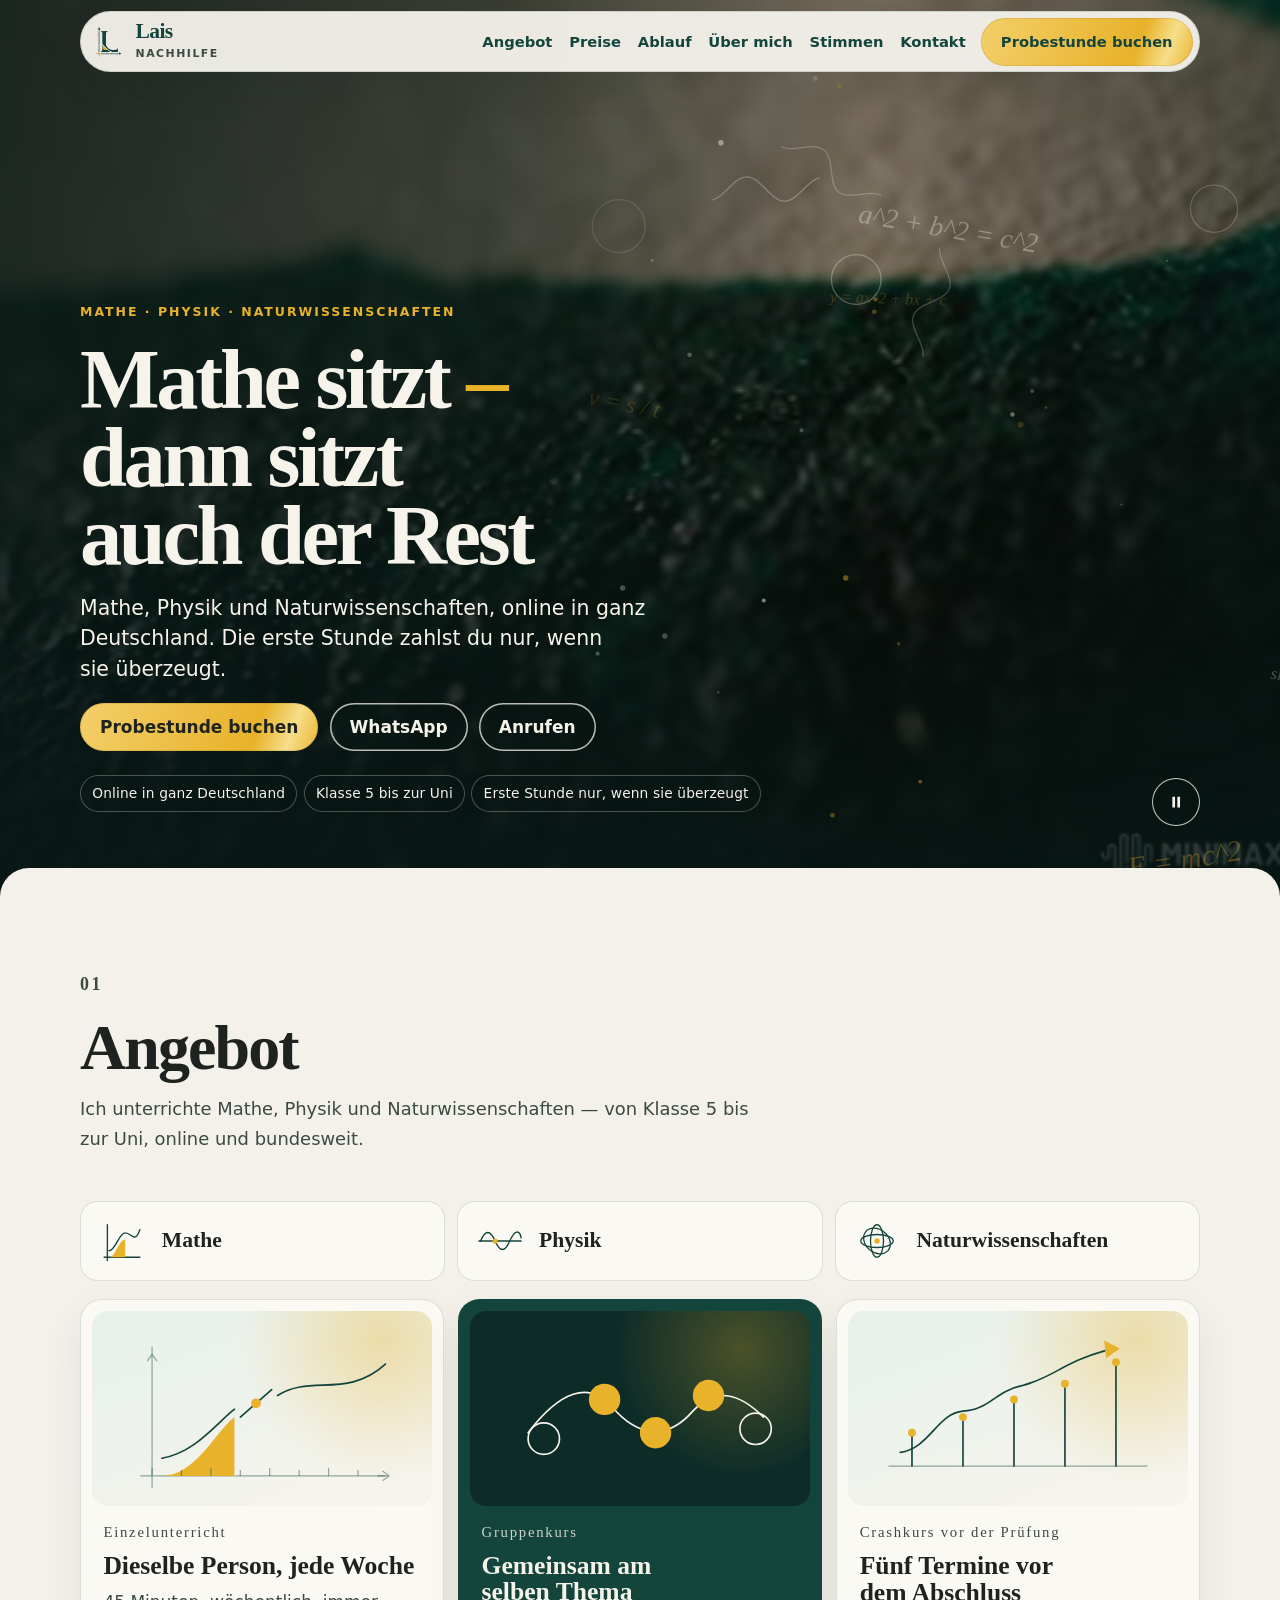
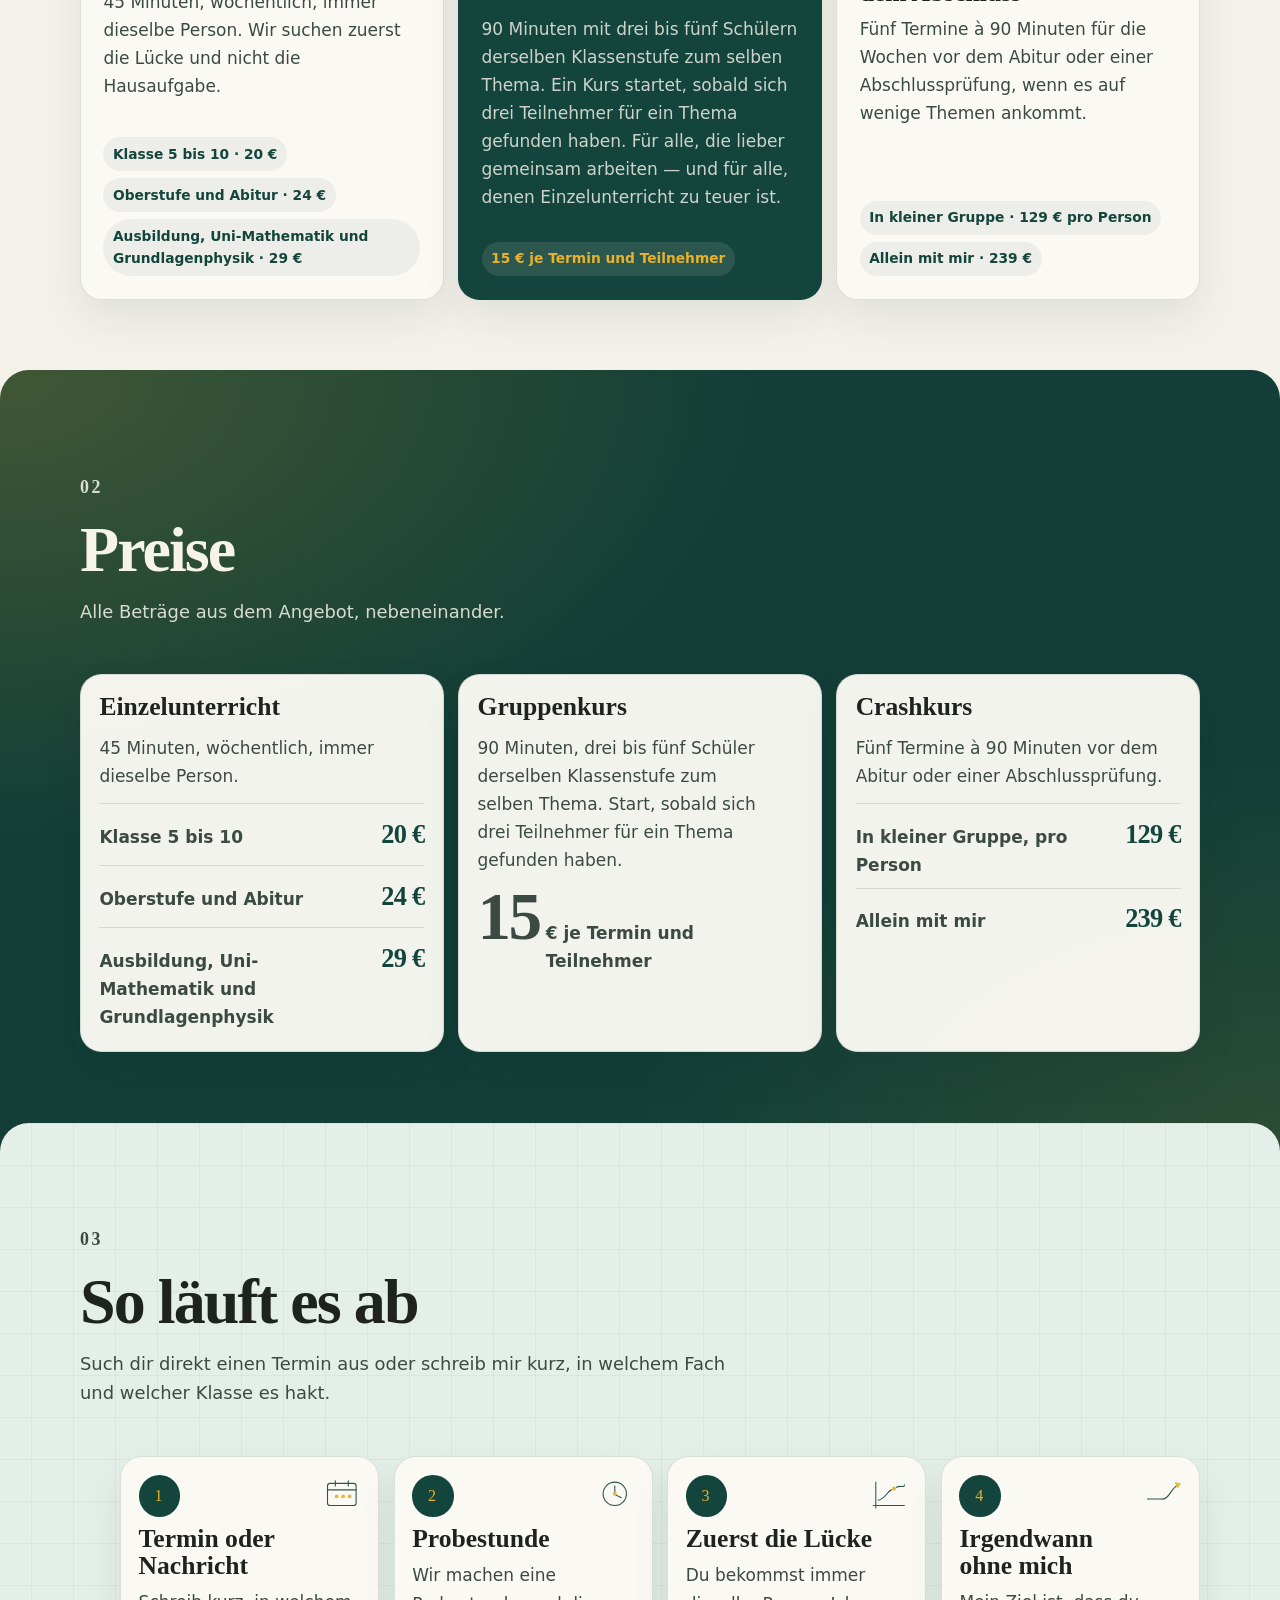
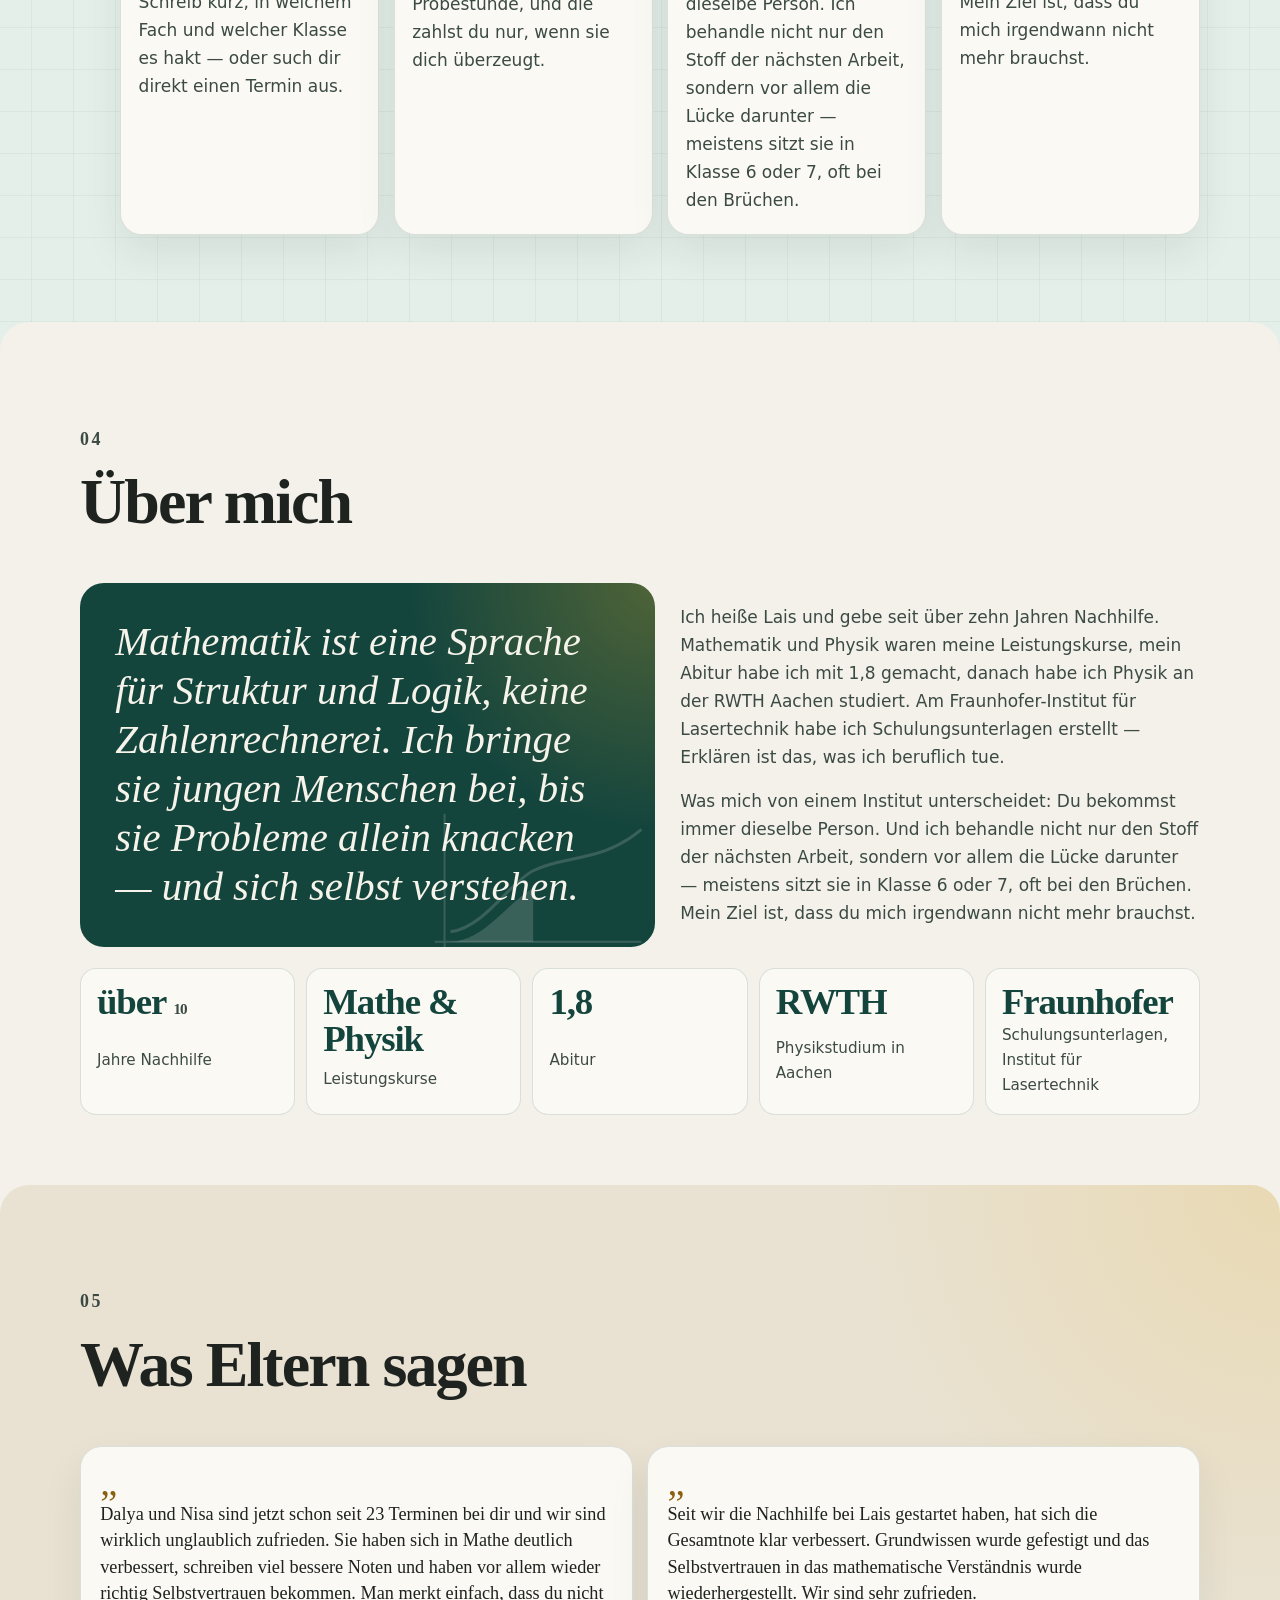
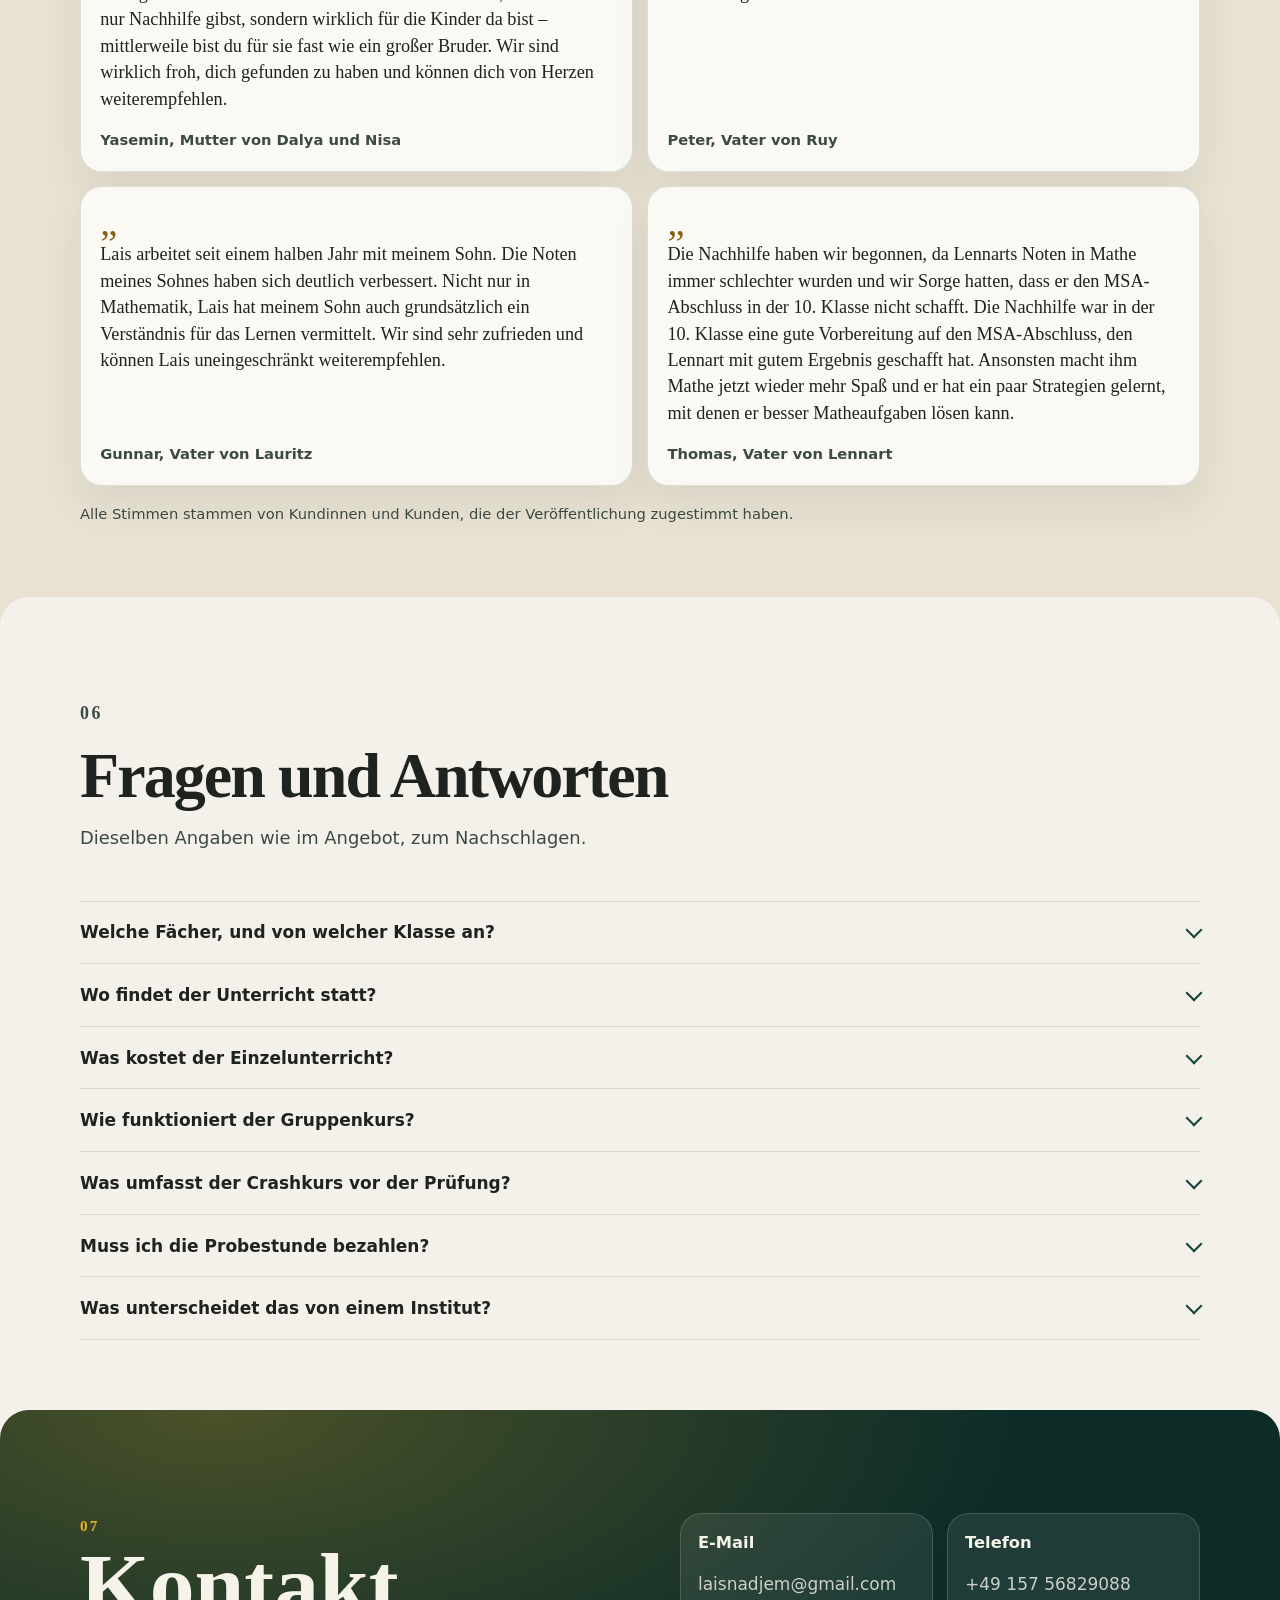
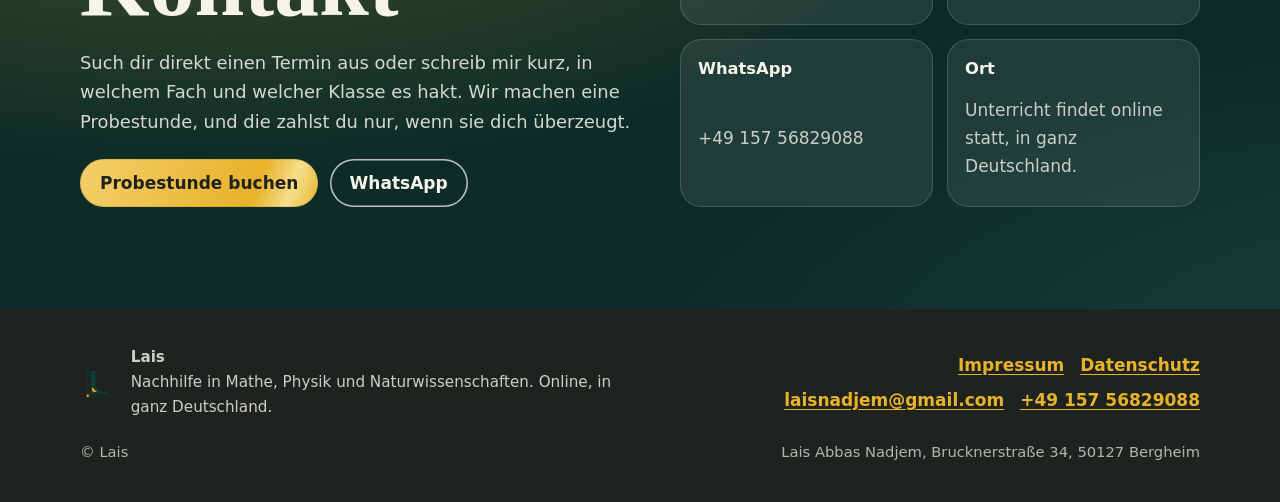
==== index.html @ 97e40037 "Neue Lais-Nachhilfe-Seite" ====
<!DOCTYPE html>
<html lang="de" dir="ltr">
<head>
  <meta charset="utf-8">
  <meta name="viewport" content="width=device-width, initial-scale=1">
  <title>Lais — Nachhilfe in Mathe, Physik und Naturwissenschaften</title>
  <meta name="description" content="Online-Nachhilfe in Mathe, Physik und Naturwissenschaften, bundesweit, von Klasse 5 bis Uni. Ein Mensch statt ein Institut. Die erste Stunde zahlst du nur, wenn sie überzeugt.">
  <link rel="canonical" href="https://lais-nachhilfe.pages.dev/">
  <link rel="icon" href="img/favicon.png">
  <meta property="og:type" content="website">
  <meta property="og:title" content="Lais — Nachhilfe in Mathe, Physik und Naturwissenschaften">
  <meta property="og:description" content="Online-Nachhilfe in Mathe, Physik und Naturwissenschaften, bundesweit, von Klasse 5 bis Uni. Ein Mensch statt ein Institut.">
  <meta property="og:url" content="https://lais-nachhilfe.pages.dev/">
  <meta property="og:image" content="https://lais-nachhilfe.pages.dev/media/hero-poster.jpg">
  <meta property="og:locale" content="de_DE">
  <meta name="theme-color" content="#14453D">
  <link rel="preload" as="image" href="media/hero-poster.jpg" fetchpriority="high">
  <link rel="preload" href="fonts/fraunces-600.woff2" as="font" type="font/woff2" crossorigin>
  <link rel="stylesheet" href="styles.css">
  <script type="application/ld+json">
    {
      "@context": "https://schema.org",
      "@type": "Organization",
      "name": "Lais",
      "url": "https://lais-nachhilfe.pages.dev/",
      "description": "Online-Nachhilfe in Mathe, Physik und Naturwissenschaften, bundesweit, von Klasse 5 bis Uni.",
      "email": "laisnadjem@gmail.com",
      "telephone": "+4915756829088",
      "areaServed": "DE"
    }
  </script>
</head>
<body>
  <a class="sprunglink" href="#inhalt">Zum Inhalt springen</a>

  <header class="nav" data-nav>
    <div class="nav__leiste">
      <a class="marke" href="#oben">
        <img class="logo" src="img/logo-farbe.png" alt="" width="1022" height="1207">
        <span>
          <span class="wortmarke">Lais</span>
          <span class="marke__zusatz">Nachhilfe</span>
        </span>
      </a>
      <button class="nav__schalt" type="button" data-nav-schalt aria-expanded="false" aria-controls="navigation" aria-label="Menü öffnen">
        <span class="nav__balken"></span>
      </button>
      <nav id="navigation" class="nav__liste" data-nav-panel aria-label="Seite">
        <a href="#angebot">Angebot</a>
        <a href="#preise">Preise</a>
        <a href="#ablauf">Ablauf</a>
        <a href="#ueber">Über mich</a>
        <a href="#stimmen">Stimmen</a>
        <a href="#kontakt">Kontakt</a>
        <a class="knopf nav__cta" href="https://calendly.com/laisnadjem/30min" rel="noopener">Probestunde buchen</a>
      </nav>
    </div>
  </header>

  <main id="inhalt">
    <section class="hero" id="oben" aria-labelledby="hero-titel">
      <video class="hero__video" data-rolle="hero" muted loop playsinline preload="metadata"
        poster="media/hero-poster.jpg" width="1920" height="1080" aria-hidden="true">
        <source media="(min-width: 1281px)" src="media/hero-1920.webm" type="video/webm">
        <source media="(min-width: 1281px)" src="media/hero-1920.mp4" type="video/mp4">
        <source media="(min-width: 721px)" src="media/hero-1280.mp4" type="video/mp4">
        <source src="media/hero-720.webm" type="video/webm">
        <source src="media/hero-720.mp4" type="video/mp4">
      </video>
      <canvas class="hero__feld" data-rolle="formeln" aria-hidden="true"></canvas>
      <div class="hero__scrim" aria-hidden="true"></div>
      <div class="hero__inhalt">
        <p class="kicker">Mathe · Physik · Naturwissenschaften</p>
        <h1 id="hero-titel" class="hero__titel">Mathe sitzt&nbsp;<span class="hero__strich">–</span> dann sitzt auch der Rest</h1>
        <p class="hero__text">Mathe, Physik und Naturwissenschaften, online in ganz Deutschland. Die erste Stunde zahlst du nur, wenn sie überzeugt.</p>
        <div class="knopfzeile">
          <a class="knopf" href="https://calendly.com/laisnadjem/30min" rel="noopener">Probestunde buchen</a>
          <a class="knopf knopf--zweit" href="https://wa.me/4915756829088?text=Hallo%20Lais%2C%20ich%20interessiere%20mich%20f%C3%BCr%20eine%20Probestunde." rel="noopener">WhatsApp</a>
          <a class="knopf knopf--zweit" href="tel:+4915756829088">Anrufen</a>
        </div>
        <ul class="hero__fakten">
          <li>Online in ganz Deutschland</li>
          <li>Klasse 5 bis zur Uni</li>
          <li>Erste Stunde nur, wenn sie überzeugt</li>
        </ul>
      </div>
      <button class="hero__pause" type="button" data-rolle="video-pause" aria-pressed="true" aria-label="Hintergrundvideo abspielen">
        <svg viewBox="0 0 24 24" aria-hidden="true" focusable="false">
          <path class="symbol-pause" d="M7 5h3.5v14H7zM13.5 5H17v14h-3.5z" />
          <path class="symbol-play" d="M8 5v14l11-7z" />
        </svg>
      </button>
    </section>

    <section class="angebot" id="angebot" aria-labelledby="angebot-titel">
      <div class="rahmen">
        <div class="kopf">
          <p class="kopf__index">01</p>
          <h2 id="angebot-titel">Angebot</h2>
          <p>Ich unterrichte Mathe, Physik und Naturwissenschaften — von Klasse 5 bis zur Uni, online und bundesweit.</p>
        </div>

        <ul class="faecher">
          <li data-reveal>
            <svg class="mini" viewBox="0 0 64 64" aria-hidden="true">
              <path class="draw" pathLength="1" d="M10 52 H54 M14 56 V12" fill="none" stroke="currentColor" stroke-width="1.7" stroke-linecap="round"/>
              <path class="draw" pathLength="1" d="M16 44 C24 44 28 22 36 22 C44 22 48 36 54 18" fill="none" stroke="currentColor" stroke-width="1.7" stroke-linecap="round"/>
              <path class="gold" d="M16 52 C24 52 28 30 36 30 L36 52 Z"/>
            </svg>
            <div>
              <strong>Mathe</strong>
            </div>
          </li>
          <li data-reveal>
            <svg class="mini" viewBox="0 0 64 64" aria-hidden="true">
              <path class="draw" pathLength="1" d="M6 32 H58" fill="none" stroke="currentColor" stroke-width="1.6" stroke-linecap="round"/>
              <path class="draw" pathLength="1" d="M8 32 C14 18 20 18 26 32 C32 46 38 46 44 32 C50 18 56 18 58 28" fill="none" stroke="currentColor" stroke-width="1.7" stroke-linecap="round"/>
              <circle class="gold" cx="26" cy="32" r="3.2"/>
            </svg>
            <div>
              <strong>Physik</strong>
            </div>
          </li>
          <li data-reveal>
            <svg class="mini" viewBox="0 0 64 64" aria-hidden="true">
              <ellipse class="draw" pathLength="1" cx="32" cy="32" rx="20" ry="8" fill="none" stroke="currentColor" stroke-width="1.6"/>
              <ellipse class="draw" pathLength="1" cx="32" cy="32" rx="8" ry="20" fill="none" stroke="currentColor" stroke-width="1.6"/>
              <ellipse class="draw" pathLength="1" cx="32" cy="32" rx="18" ry="14" transform="rotate(40 32 32)" fill="none" stroke="currentColor" stroke-width="1.6"/>
              <circle class="gold" cx="32" cy="32" r="3.4"/>
            </svg>
            <div>
              <strong>Naturwissenschaften</strong>
            </div>
          </li>
        </ul>

        <div class="karten">
          <article class="karte" data-neigen data-reveal>
            <div class="karte__bild" aria-hidden="true">
              <svg class="illu" viewBox="0 0 320 180">
                <path class="haar" d="M36 156 H286 M48 168 V24" />
                <path class="haar" d="M278 156 l12 0 M290 156 l-7 -5 M290 156 l-7 5 M48 32 l-5 7 M48 32 l5 7" />
                <path class="gold" d="M58 156 C92 156 112 112 132 96 L132 156 Z" />
                <path class="draw" pathLength="1" d="M58 138 C92 132 112 104 132 88" />
                <path class="draw" pathLength="1" d="M176 74 C210 52 246 78 286 42" />
                <path class="draw" pathLength="1" d="M138 96 L170 68" />
                <circle class="gold" cx="154" cy="82" r="5" />
                <path class="haar" d="M48 156 v-8 M78 156 v-6 M108 156 v-8 M138 156 v-6 M168 156 v-8 M198 156 v-6 M228 156 v-8 M258 156 v-6" />
              </svg>
            </div>
            <div class="karte__körper">
              <p class="karte__index">Einzelunterricht</p>
              <h3>Dieselbe Person, jede Woche</h3>
              <p>45 Minuten, wöchentlich, immer dieselbe Person. Wir suchen zuerst die Lücke und nicht die Hausaufgabe.</p>
            </div>
            <p class="preiszeile">
              <span>Klasse 5 bis 10 · 20&nbsp;€</span>
              <span>Oberstufe und Abitur · 24&nbsp;€</span>
              <span>Ausbildung, Uni-Mathematik und Grundlagenphysik · 29&nbsp;€</span>
            </p>
          </article>

          <article class="karte karte--dunkel" data-neigen data-reveal>
            <div class="karte__bild" aria-hidden="true">
              <svg class="illu" viewBox="0 0 320 180">
                <path class="draw" pathLength="1" d="M46 112 C78 70 108 58 132 86 C156 114 186 122 214 90 C236 66 260 70 286 96" />
                <circle class="draw" pathLength="1" cx="62" cy="118" r="16" />
                <circle class="gold" cx="124" cy="78" r="16" />
                <circle class="gold" cx="176" cy="112" r="16" />
                <circle class="gold" cx="230" cy="74" r="16" />
                <circle class="draw" pathLength="1" cx="278" cy="108" r="16" />
              </svg>
            </div>
            <div class="karte__körper">
              <p class="karte__index">Gruppenkurs</p>
              <h3>Gemeinsam am selben Thema</h3>
              <p>90 Minuten mit drei bis fünf Schülern derselben Klassenstufe zum selben Thema. Ein Kurs startet, sobald sich drei Teilnehmer für ein Thema gefunden haben. Für alle, die lieber gemeinsam arbeiten — und für alle, denen Einzelunterricht zu teuer ist.</p>
            </div>
            <p class="preiszeile">
              <span>15&nbsp;€ je Termin und Teilnehmer</span>
            </p>
          </article>

          <article class="karte" data-neigen data-reveal>
            <div class="karte__bild" aria-hidden="true">
              <svg class="illu" viewBox="0 0 320 180">
                <path class="haar" d="M28 146 H292" />
                <path class="draw" pathLength="1" d="M40 132 C70 128 78 92 104 90 C132 88 136 70 164 64 C196 56 206 40 250 28" />
                <path class="gold" d="M248 18 l16 8 l-14 10 Z" />
                <path class="draw" pathLength="1" d="M52 146 V112" />
                <path class="draw" pathLength="1" d="M104 146 V96" />
                <path class="draw" pathLength="1" d="M156 146 V78" />
                <path class="draw" pathLength="1" d="M208 146 V62" />
                <path class="draw" pathLength="1" d="M260 146 V40" />
                <circle class="gold" cx="52" cy="112" r="4" />
                <circle class="gold" cx="104" cy="96" r="4" />
                <circle class="gold" cx="156" cy="78" r="4" />
                <circle class="gold" cx="208" cy="62" r="4" />
                <circle class="gold" cx="260" cy="40" r="4" />
              </svg>
            </div>
            <div class="karte__körper">
              <p class="karte__index">Crashkurs vor der Prüfung</p>
              <h3>Fünf Termine vor dem Abschluss</h3>
              <p>Fünf Termine à 90 Minuten für die Wochen vor dem Abitur oder einer Abschlussprüfung, wenn es auf wenige Themen ankommt.</p>
            </div>
            <p class="preiszeile">
              <span>In kleiner Gruppe · 129&nbsp;€ pro Person</span>
              <span>Allein mit mir · 239&nbsp;€</span>
            </p>
          </article>
        </div>
      </div>
    </section>

    <section class="preise abschnitt--wald" id="preise" aria-labelledby="preise-titel">
      <div class="rahmen">
        <div class="kopf">
          <p class="kopf__index">02</p>
          <h2 id="preise-titel">Preise</h2>
          <p class="leit">Alle Beträge aus dem Angebot, nebeneinander.</p>
        </div>
        <div class="preistafel">
          <article class="preisblock" data-reveal>
            <h3>Einzelunterricht</h3>
            <p>45 Minuten, wöchentlich, immer dieselbe Person.</p>
            <ul>
              <li><span>Klasse 5 bis 10</span><strong>20&nbsp;€</strong></li>
              <li><span>Oberstufe und Abitur</span><strong>24&nbsp;€</strong></li>
              <li><span>Ausbildung, Uni-Mathematik und Grundlagenphysik</span><strong>29&nbsp;€</strong></li>
            </ul>
          </article>
          <article class="preisblock" data-reveal>
            <h3>Gruppenkurs</h3>
            <p>90 Minuten, drei bis fünf Schüler derselben Klassenstufe zum selben Thema. Start, sobald sich drei Teilnehmer für ein Thema gefunden haben.</p>
            <p class="preis-gross"><strong>15</strong><span>€ je Termin und Teilnehmer</span></p>
          </article>
          <article class="preisblock" data-reveal>
            <h3>Crashkurs</h3>
            <p>Fünf Termine à 90 Minuten vor dem Abitur oder einer Abschlussprüfung.</p>
            <ul>
              <li><span>In kleiner Gruppe, pro Person</span><strong>129&nbsp;€</strong></li>
              <li><span>Allein mit mir</span><strong>239&nbsp;€</strong></li>
            </ul>
          </article>
        </div>
      </div>
    </section>

    <section class="ablauf abschnitt--gruen" id="ablauf" aria-labelledby="ablauf-titel">
      <div class="rahmen">
        <div class="kopf">
          <p class="kopf__index">03</p>
          <h2 id="ablauf-titel">So läuft es ab</h2>
          <p>Such dir direkt einen Termin aus oder schreib mir kurz, in welchem Fach und welcher Klasse es hakt.</p>
        </div>
        <ol class="schritte">
          <li class="schritt" data-reveal>
            <span class="schritt__nr">1</span>
            <svg class="mini" viewBox="0 0 64 64" aria-hidden="true">
              <rect class="draw" x="10" y="16" width="44" height="34" rx="4" pathLength="1" fill="none" stroke="currentColor" stroke-width="1.7"/>
              <path class="draw" pathLength="1" d="M10 26 H54 M22 12 V20 M42 12 V20" fill="none" stroke="currentColor" stroke-width="1.7" stroke-linecap="round"/>
              <circle class="gold" cx="24" cy="36" r="3"/>
              <circle class="gold" cx="34" cy="36" r="3"/>
              <circle class="gold" cx="44" cy="36" r="3"/>
            </svg>
            <h3>Termin oder Nachricht</h3>
            <p>Schreib kurz, in welchem Fach und welcher Klasse es hakt — oder such dir direkt einen Termin aus.</p>
          </li>
          <li class="schritt" data-reveal>
            <span class="schritt__nr">2</span>
            <svg class="mini" viewBox="0 0 64 64" aria-hidden="true">
              <circle class="draw" cx="32" cy="32" r="18" pathLength="1" fill="none" stroke="currentColor" stroke-width="1.7"/>
              <path class="draw" pathLength="1" d="M32 20 V33 L42 38" fill="none" stroke="currentColor" stroke-width="1.7" stroke-linecap="round"/>
              <circle class="gold" cx="32" cy="32" r="3"/>
            </svg>
            <h3>Probestunde</h3>
            <p>Wir machen eine Probestunde, und die zahlst du nur, wenn sie dich überzeugt.</p>
          </li>
          <li class="schritt" data-reveal>
            <span class="schritt__nr">3</span>
            <svg class="mini" viewBox="0 0 64 64" aria-hidden="true">
              <path class="draw" pathLength="1" d="M8 50 H56 M12 54 V14" fill="none" stroke="currentColor" stroke-width="1.6" stroke-linecap="round"/>
              <path class="draw" pathLength="1" d="M16 42 C26 40 30 28 36 26" fill="none" stroke="currentColor" stroke-width="1.7" stroke-linecap="round"/>
              <path class="draw" pathLength="1" d="M44 22 C50 18 56 24 56 18" fill="none" stroke="currentColor" stroke-width="1.7" stroke-linecap="round"/>
              <circle class="gold" cx="40" cy="24" r="3.2"/>
            </svg>
            <h3>Zuerst die Lücke</h3>
            <p>Du bekommst immer dieselbe Person. Ich behandle nicht nur den Stoff der nächsten Arbeit, sondern vor allem die Lücke darunter — meistens sitzt sie in Klasse 6 oder 7, oft bei den Brüchen.</p>
          </li>
          <li class="schritt" data-reveal>
            <span class="schritt__nr">4</span>
            <svg class="mini" viewBox="0 0 64 64" aria-hidden="true">
              <path class="draw" pathLength="1" d="M10 40 H34" fill="none" stroke="currentColor" stroke-width="1.7" stroke-linecap="round"/>
              <path class="draw" pathLength="1" d="M34 40 C44 40 46 22 58 18" fill="none" stroke="currentColor" stroke-width="1.7" stroke-linecap="round"/>
              <path class="gold" d="M52 14 l10 2 l-6 8 Z"/>
            </svg>
            <h3>Irgendwann ohne mich</h3>
            <p>Mein Ziel ist, dass du mich irgendwann nicht mehr brauchst.</p>
          </li>
        </ol>
      </div>
    </section>

    <section class="ueber" id="ueber" aria-labelledby="ueber-titel">
      <div class="rahmen">
        <div class="kopf">
          <p class="kopf__index">04</p>
          <h2 id="ueber-titel">Über mich</h2>
        </div>
        <div class="ueber__layout">
          <div class="ueber__tafel" data-reveal>
            <p class="ueber__leitsatz">Mathematik ist eine Sprache für Struktur und Logik, keine Zahlenrechnerei. Ich bringe sie jungen Menschen bei, bis sie Probleme allein knacken — und sich selbst verstehen.</p>
            <svg class="ueber__ornament" data-parallax="30" viewBox="0 0 260 180" aria-hidden="true">
              <path d="M20 150 H230 M30 164 V20" fill="none" stroke="currentColor" stroke-width="2"/>
              <path d="M36 140 C70 136 96 90 120 78 C150 62 190 70 230 36" fill="none" stroke="currentColor" stroke-width="3"/>
              <path d="M36 150 C70 150 96 108 120 96 L120 150 Z" fill="currentColor"/>
            </svg>
          </div>
          <div class="ueber__texte" data-reveal>
            <p class="ueber__text">Ich heiße Lais und gebe seit über zehn Jahren Nachhilfe. Mathematik und Physik waren meine Leistungskurse, mein Abitur habe ich mit 1,8 gemacht, danach habe ich Physik an der RWTH Aachen studiert. Am Fraunhofer-Institut für Lasertechnik habe ich Schulungsunterlagen erstellt — Erklären ist das, was ich beruflich tue.</p>
            <p class="ueber__text">Was mich von einem Institut unterscheidet: Du bekommst immer dieselbe Person. Und ich behandle nicht nur den Stoff der nächsten Arbeit, sondern vor allem die Lücke darunter — meistens sitzt sie in Klasse 6 oder 7, oft bei den Brüchen. Mein Ziel ist, dass du mich irgendwann nicht mehr brauchst.</p>
          </div>
        </div>
        <ul class="fakten" aria-label="Aus dem Werdegang">
          <li data-reveal>
            <span class="fakten__zahl">über <span data-zaehler="10">10</span></span>
            <span>Jahre Nachhilfe</span>
          </li>
          <li data-reveal>
            <span class="fakten__zahl">Mathe &amp; Physik</span>
            <span>Leistungskurse</span>
          </li>
          <li data-reveal>
            <span class="fakten__zahl">1,8</span>
            <span>Abitur</span>
          </li>
          <li data-reveal>
            <span class="fakten__zahl">RWTH</span>
            <span>Physikstudium in Aachen</span>
          </li>
          <li data-reveal>
            <span class="fakten__zahl">Fraunhofer</span>
            <span>Schulungsunterlagen, Institut für Lasertechnik</span>
          </li>
        </ul>
      </div>
    </section>

    <!-- Stimmen: echte, freigegebene Kundenstimmen.
         Zitat wörtlich. Veröffentlichung nur mit Zustimmung.
         Quelle: Vorname und Rolle, kein Nachname des Kindes. -->
    <section class="stimmen abschnitt--sand" id="stimmen" aria-labelledby="stimmen-titel">
      <div class="rahmen">
        <div class="kopf">
          <p class="kopf__index">05</p>
          <h2 id="stimmen-titel">Was Eltern sagen</h2>
        </div>
        <ul class="stimmen__liste">
          <li class="stimme" data-reveal>
            <figure>
              <blockquote>Dalya und Nisa sind jetzt schon seit 23 Terminen bei dir und wir sind wirklich unglaublich zufrieden. Sie haben sich in Mathe deutlich verbessert, schreiben viel bessere Noten und haben vor allem wieder richtig Selbstvertrauen bekommen. Man merkt einfach, dass du nicht nur Nachhilfe gibst, sondern wirklich für die Kinder da bist – mittlerweile bist du für sie fast wie ein großer Bruder. Wir sind wirklich froh, dich gefunden zu haben und können dich von Herzen weiterempfehlen.</blockquote>
              <figcaption>Yasemin, Mutter von Dalya und Nisa</figcaption>
            </figure>
          </li>
          <li class="stimme" data-reveal>
            <figure>
              <blockquote>Seit wir die Nachhilfe bei Lais gestartet haben, hat sich die Gesamtnote klar verbessert. Grundwissen wurde gefestigt und das Selbstvertrauen in das mathematische Verständnis wurde wiederhergestellt. Wir sind sehr zufrieden.</blockquote>
              <figcaption>Peter, Vater von Ruy</figcaption>
            </figure>
          </li>
          <li class="stimme" data-reveal>
            <figure>
              <blockquote>Lais arbeitet seit einem halben Jahr mit meinem Sohn. Die Noten meines Sohnes haben sich deutlich verbessert. Nicht nur in Mathematik, Lais hat meinem Sohn auch grundsätzlich ein Verständnis für das Lernen vermittelt. Wir sind sehr zufrieden und können Lais uneingeschränkt weiterempfehlen.</blockquote>
              <figcaption>Gunnar, Vater von Lauritz</figcaption>
            </figure>
          </li>
          <li class="stimme" data-reveal>
            <figure>
              <blockquote>Die Nachhilfe haben wir begonnen, da Lennarts Noten in Mathe immer schlechter wurden und wir Sorge hatten, dass er den MSA-Abschluss in der 10. Klasse nicht schafft. Die Nachhilfe war in der 10. Klasse eine gute Vorbereitung auf den MSA-Abschluss, den Lennart mit gutem Ergebnis geschafft hat. Ansonsten macht ihm Mathe jetzt wieder mehr Spaß und er hat ein paar Strategien gelernt, mit denen er besser Matheaufgaben lösen kann.</blockquote>
              <figcaption>Thomas, Vater von Lennart</figcaption>
            </figure>
          </li>
        </ul>
        <p class="stimmen__quelle">Alle Stimmen stammen von Kundinnen und Kunden, die der Veröffentlichung zugestimmt haben.</p>
      </div>
    </section>

    <section class="fragen" id="fragen" aria-labelledby="fragen-titel">
      <div class="rahmen">
        <div class="kopf">
          <p class="kopf__index">06</p>
          <h2 id="fragen-titel">Fragen und Antworten</h2>
          <p>Dieselben Angaben wie im Angebot, zum Nachschlagen.</p>
        </div>
        <div class="faq">
          <details>
            <summary>Welche Fächer, und von welcher Klasse an?</summary>
            <p>Ich unterrichte Mathe, Physik und Naturwissenschaften — von Klasse 5 bis zur Uni, online und bundesweit.</p>
          </details>
          <details>
            <summary>Wo findet der Unterricht statt?</summary>
            <p>Unterricht findet online statt, in ganz Deutschland.</p>
          </details>
          <details>
            <summary>Was kostet der Einzelunterricht?</summary>
            <p>45 Minuten, wöchentlich, immer dieselbe Person. Klasse 5 bis 10: 20&nbsp;€. Oberstufe und Abitur: 24&nbsp;€. Ausbildung, Uni-Mathematik und Grundlagenphysik: 29&nbsp;€.</p>
          </details>
          <details>
            <summary>Wie funktioniert der Gruppenkurs?</summary>
            <p>90 Minuten mit drei bis fünf Schülern derselben Klassenstufe zum selben Thema, 15&nbsp;€ je Termin und Teilnehmer. Ein Kurs startet, sobald sich drei Teilnehmer für ein Thema gefunden haben. Für alle, die lieber gemeinsam arbeiten — und für alle, denen Einzelunterricht zu teuer ist.</p>
          </details>
          <details>
            <summary>Was umfasst der Crashkurs vor der Prüfung?</summary>
            <p>Fünf Termine à 90 Minuten für die Wochen vor dem Abitur oder einer Abschlussprüfung, wenn es auf wenige Themen ankommt. In kleiner Gruppe 129&nbsp;€ pro Person, allein mit mir 239&nbsp;€.</p>
          </details>
          <details>
            <summary>Muss ich die Probestunde bezahlen?</summary>
            <p>Wir machen eine Probestunde, und die zahlst du nur, wenn sie dich überzeugt. Die erste Stunde zahlst du nur, wenn sie überzeugt.</p>
          </details>
          <details>
            <summary>Was unterscheidet das von einem Institut?</summary>
            <p>Du bekommst immer dieselbe Person. Ich behandle nicht nur den Stoff der nächsten Arbeit, sondern vor allem die Lücke darunter — meistens sitzt sie in Klasse 6 oder 7, oft bei den Brüchen. Mein Ziel ist, dass du mich irgendwann nicht mehr brauchst.</p>
          </details>
        </div>
      </div>
    </section>

    <section class="kontakt abschnitt--tief" id="kontakt" aria-labelledby="kontakt-titel">
      <div class="rahmen kontakt__layout">
        <div>
          <p class="kopf__index">07</p>
          <h2 id="kontakt-titel">Kontakt</h2>
          <p class="leit">Such dir direkt einen Termin aus oder schreib mir kurz, in welchem Fach und welcher Klasse es hakt. Wir machen eine Probestunde, und die zahlst du nur, wenn sie dich überzeugt.</p>
          <div class="knopfzeile">
            <a class="knopf" href="https://calendly.com/laisnadjem/30min" rel="noopener">Probestunde buchen</a>
            <a class="knopf knopf--zweit" href="https://wa.me/4915756829088?text=Hallo%20Lais%2C%20ich%20interessiere%20mich%20f%C3%BCr%20eine%20Probestunde." rel="noopener">WhatsApp</a>
          </div>
        </div>
        <div class="kontakt__wege">
          <a class="weg" href="mailto:laisnadjem@gmail.com">
            <strong>E-Mail</strong>
            <span>laisnadjem@gmail.com</span>
          </a>
          <a class="weg" href="tel:+4915756829088">
            <strong>Telefon</strong>
            <span>+49&nbsp;157&nbsp;56829088</span>
          </a>
          <a class="weg" href="https://wa.me/4915756829088" rel="noopener">
            <strong>WhatsApp</strong>
            <span>+49&nbsp;157&nbsp;56829088</span>
          </a>
          <p class="weg">
            <strong>Ort</strong>
            <span>Unterricht findet online statt, in ganz Deutschland.</span>
          </p>
        </div>
      </div>
    </section>
  </main>

  <footer class="fuss">
    <div class="fuss__innen">
      <div class="fuss__marke">
        <img class="logo" src="img/logo-farbe.png" alt="" width="1022" height="1207">
        <p><strong>Lais</strong><br>Nachhilfe in Mathe, Physik und Naturwissenschaften. Online, in ganz Deutschland.</p>
      </div>
      <nav class="fuss__links" aria-label="Rechtliches">
        <a href="impressum.html">Impressum</a>
        <a href="datenschutz.html">Datenschutz</a>
        <a href="mailto:laisnadjem@gmail.com">laisnadjem@gmail.com</a>
        <a href="tel:+4915756829088">+49&nbsp;157&nbsp;56829088</a>
      </nav>
      <div class="fuss__meta">
        <p>© Lais</p>
        <p>Lais Abbas Nadjem, Brucknerstraße 34, 50127 Bergheim</p>
      </div>
    </div>
  </footer>

  <script src="vendor/gsap.min.js" defer></script>
  <script src="vendor/ScrollTrigger.min.js" defer></script>
  <script src="vendor/lenis.min.js" defer></script>
  <script src="main.js" defer></script>
</body>
</html>
---- styles.css ----
/* Lais — Nachhilfe. Schriften und Skripte liegen lokal, passend zur Datenschutzerklärung. */

@font-face {
  font-family: Fraunces;
  font-style: normal;
  font-weight: 400;
  font-display: swap;
  src: url("fonts/fraunces-400.woff2") format("woff2");
}

@font-face {
  font-family: Fraunces;
  font-style: italic;
  font-weight: 500;
  font-display: swap;
  src: url("fonts/fraunces-500-italic.woff2") format("woff2");
}

@font-face {
  font-family: Fraunces;
  font-style: normal;
  font-weight: 600;
  font-display: swap;
  src: url("fonts/fraunces-600.woff2") format("woff2");
}

@font-face {
  font-family: Fraunces;
  font-style: normal;
  font-weight: 700;
  font-display: swap;
  src: url("fonts/fraunces-700.woff2") format("woff2");
}

@font-face {
  font-family: Inter;
  font-style: normal;
  font-weight: 400;
  font-display: swap;
  src: url("fonts/inter-400.woff2") format("woff2");
}

@font-face {
  font-family: Inter;
  font-style: normal;
  font-weight: 500;
  font-display: swap;
  src: url("fonts/inter-500.woff2") format("woff2");
}

@font-face {
  font-family: Inter;
  font-style: normal;
  font-weight: 600;
  font-display: swap;
  src: url("fonts/inter-600.woff2") format("woff2");
}

@font-face {
  font-family: Inter;
  font-style: normal;
  font-weight: 700;
  font-display: swap;
  src: url("fonts/inter-700.woff2") format("woff2");
}

:root {
  --wald: #14453d;
  --wald-tief: #0d2c28;
  --wald-mittel: #123e37;
  --gold: #e8b22a;
  --gold-text: #8a6010;
  --papier: #f3f1ea;
  --papier-hell: #fbf9f4;
  --sand: #e9e2d2;
  --gruen: #e5efe9;
  --tinte: #1f2320;
  --tinte-weich: #3c4a44;
  --linie: rgba(20, 69, 61, 0.14);
  --hell: #f6f3ea;
  --rand: clamp(1.1rem, 4vw, 2rem);
  --spalte: min(1120px, calc(100% - 1.5rem));
  --schrift-titel: Fraunces, "Iowan Old Style", Palatino, Georgia, serif;
  --schrift-text: Inter, system-ui, "Segoe UI", sans-serif;
  --nav-hoehe: 4.6rem;
  --schatten: 0 18px 40px rgba(16, 36, 32, 0.08);
  color-scheme: light;
}

*,
*::before,
*::after {
  box-sizing: border-box;
}

html {
  scroll-behavior: smooth;
}

body {
  margin: 0;
  background: var(--papier);
  color: var(--tinte);
  font-family: var(--schrift-text);
  font-size: 1.0625rem;
  line-height: 1.65;
  text-rendering: optimizeLegibility;
}

img,
svg,
video,
canvas {
  max-width: 100%;
}

h1,
h2,
h3,
p {
  margin: 0;
}

h1,
h2,
h3 {
  font-family: var(--schrift-titel);
  font-weight: 600;
  line-height: 1.05;
  text-wrap: balance;
}

p {
  text-wrap: pretty;
}

a {
  color: var(--gold-text);
}

button,
input,
summary {
  font: inherit;
}

:focus-visible {
  outline: 3px solid var(--gold);
  outline-offset: 3px;
}

::selection {
  background: var(--gold);
  color: var(--tinte);
}

.sr-only {
  position: absolute;
  width: 1px;
  height: 1px;
  padding: 0;
  margin: -1px;
  overflow: hidden;
  clip: rect(0, 0, 0, 0);
  white-space: nowrap;
  border: 0;
}

.sprunglink {
  position: absolute;
  left: var(--rand);
  top: -8rem;
  z-index: 80;
  padding: 0.7rem 1rem;
  background: var(--tinte);
  color: var(--hell);
  text-decoration: none;
}

.sprunglink:focus-visible {
  top: 0.8rem;
}

.rahmen {
  width: var(--spalte);
  margin-inline: auto;
}

.kicker {
  margin: 0;
  color: var(--gold-text);
  font-size: 0.78rem;
  font-weight: 600;
  letter-spacing: 0.16em;
  text-transform: uppercase;
}

.abschnitt--wald .kicker,
.abschnitt--tief .kicker,
.hero .kicker {
  color: var(--gold);
}

/* Navigation ---------------------------------------------------------- */

.nav {
  position: fixed;
  z-index: 50;
  top: 0.7rem;
  left: 0;
  right: 0;
  width: var(--spalte);
  margin-inline: auto;
}

.nav__leiste {
  position: relative;
  z-index: 2;
  display: flex;
  align-items: center;
  gap: 0.75rem;
  min-height: 3.6rem;
  padding: 0.35rem 0.4rem 0.35rem 0.7rem;
  border: 1px solid rgba(20, 69, 61, 0.14);
  border-radius: 999px;
  background: rgba(243, 241, 234, 0.96);
  box-shadow: 0 12px 36px rgba(16, 32, 28, 0.12);
}

.marke {
  position: relative;
  z-index: 3;
  display: flex;
  align-items: center;
  gap: 0.55rem;
  color: var(--wald);
  text-decoration: none;
}

body.ist-gesperrt {
  overflow: hidden;
}

.logo {
  width: auto;
  height: 2.55rem;
}

.wortmarke {
  display: block;
  font-family: var(--schrift-titel);
  font-size: 1.35rem;
  font-weight: 600;
  letter-spacing: -0.03em;
  line-height: 1;
}

.marke__zusatz {
  display: block;
  margin-top: 0.12rem;
  color: var(--tinte-weich);
  font-size: 0.68rem;
  font-weight: 600;
  letter-spacing: 0.14em;
  text-transform: uppercase;
}

.nav__schalt {
  position: relative;
  z-index: 3;
  display: grid;
  place-items: center;
  width: 2.75rem;
  height: 2.75rem;
  margin-left: auto;
  border: 0;
  border-radius: 50%;
  background: var(--wald);
  color: var(--hell);
  cursor: pointer;
}

.nav__balken,
.nav__balken::before,
.nav__balken::after {
  display: block;
  width: 1rem;
  height: 2px;
  border-radius: 2px;
  background: currentColor;
}

.nav__balken {
  position: relative;
}

.nav__balken::before,
.nav__balken::after {
  content: "";
  position: absolute;
  left: 0;
}

.nav__balken::before {
  top: -6px;
}

.nav__balken::after {
  top: 6px;
}

.nav.is-offen .nav__balken {
  background: transparent;
}

.nav.is-offen .nav__balken::before {
  top: 0;
  transform: rotate(45deg);
}

.nav.is-offen .nav__balken::after {
  top: 0;
  transform: rotate(-45deg);
}

.nav__liste {
  display: flex;
  align-items: center;
  gap: 0.15rem;
}

.nav__liste a {
  color: var(--wald);
  font-size: 0.92rem;
  font-weight: 600;
  text-decoration: none;
}

.nav__cta {
  margin-left: 0.35rem;
}

.nav__leiste > .nav__cta {
  margin-left: auto;
}

@media (max-width: 1079px) {
  .nav:not(.js-nav) .nav__leiste {
    flex-wrap: wrap;
    border-radius: 1.25rem;
  }

  .nav__schalt {
    display: none;
  }

  .js-nav .nav__schalt {
    display: grid;
  }

  .nav__liste {
    flex-wrap: wrap;
    justify-content: flex-end;
    gap: 0.2rem 0.7rem;
    margin-left: auto;
  }

  .js-nav .nav__liste {
    position: fixed;
    z-index: 1;
    inset: 0;
    flex-direction: column;
    align-items: flex-start;
    justify-content: center;
    flex-wrap: nowrap;
    gap: 0.2rem;
    margin-left: 0;
    padding: 6.5rem var(--rand) 2.2rem;
    background:
      radial-gradient(circle at 90% 10%, rgba(232, 178, 42, 0.2), transparent 28%),
      var(--papier);
    visibility: hidden;
    transform: translateY(-102%);
  }

  .js-nav.is-offen .nav__liste {
    visibility: visible;
    transform: none;
  }

  .js-nav .nav__liste a:not(.knopf) {
    font-family: var(--schrift-titel);
    font-size: clamp(2rem, 8vw, 2.8rem);
    font-weight: 600;
    line-height: 1.15;
  }

  .js-nav .nav__liste .nav__cta {
    margin-top: 1rem;
    margin-left: 0;
  }
}

@media (min-width: 1080px) {
  .nav__schalt {
    display: none;
  }

  .nav__liste {
    margin-left: auto;
  }

  .nav__liste a:not(.knopf) {
    position: relative;
    padding: 0.4rem 0.45rem;
  }

  .nav__liste a:not(.knopf)::after {
    content: "";
    position: absolute;
    left: 0.45rem;
    right: 0.45rem;
    bottom: 0.15rem;
    height: 2px;
    border-radius: 2px;
    background: var(--gold);
    transform: scaleX(0);
    transform-origin: left center;
  }

  .nav__liste a:hover::after,
  .nav__liste a[aria-current="true"]::after {
    transform: scaleX(1);
  }
}

/* Knöpfe --------------------------------------------------------------- */

.knopfzeile {
  display: flex;
  flex-wrap: wrap;
  gap: 0.7rem;
}

.knopf {
  display: inline-flex;
  align-items: center;
  justify-content: center;
  gap: 0.5rem;
  min-height: 3rem;
  padding: 0.75rem 1.25rem;
  border: 0;
  border-radius: 999px;
  background: linear-gradient(110deg, #f3cf6a 0%, #e8b22a 42%, #f6de8a 50%, #e8b22a 58%, #c9961e 100%);
  background-size: 180% 100%;
  background-position: 0 0;
  color: var(--tinte);
  font-weight: 700;
  line-height: 1.2;
  text-align: center;
  text-decoration: none;
  box-shadow: inset 0 0 0 1px rgba(90, 60, 0, 0.12);
}

.knopf:hover {
  background-position: 100% 0;
}

.knopf--zweit {
  background: transparent;
  color: var(--hell);
  box-shadow: inset 0 0 0 1.5px rgba(246, 243, 234, 0.75);
}

.knopf--zweit:hover {
  background: var(--hell);
  color: var(--tinte);
}

.knopf--ruhig {
  background: transparent;
  color: var(--wald);
  box-shadow: inset 0 0 0 1.5px rgba(20, 69, 61, 0.35);
}

.knopf--ruhig:hover {
  background: var(--wald);
  color: var(--hell);
}

.knopf svg {
  width: 1.05rem;
  height: 1.05rem;
  fill: currentColor;
}

/* Hero ----------------------------------------------------------------- */

.hero {
  position: relative;
  display: grid;
  align-items: end;
  min-height: 100vh;
  min-height: 100svh;
  padding: calc(var(--nav-hoehe) + 2.2rem) 0 5.5rem;
  color: var(--hell);
  background: var(--wald-tief);
  isolation: isolate;
  overflow: hidden;
}

.hero__video,
.hero__feld,
.hero__scrim {
  position: absolute;
  inset: 0;
}

.hero__video {
  z-index: -3;
  width: 100%;
  height: 100%;
  object-fit: cover;
  transform: scale(1.08);
}

.hero__feld {
  z-index: -1;
  width: 100%;
  height: 100%;
  pointer-events: none;
  -webkit-mask-image: linear-gradient(90deg, transparent 0 30%, #000 62%);
  mask-image: linear-gradient(90deg, transparent 0 30%, #000 62%);
}

.hero__scrim {
  z-index: -2;
  background:
    linear-gradient(90deg, rgba(8, 24, 22, 0.82) 0%, rgba(8, 24, 22, 0.62) 38%, rgba(8, 24, 22, 0.18) 68%, rgba(8, 24, 22, 0.45) 100%),
    linear-gradient(to top, rgba(8, 24, 22, 0.82) 0%, rgba(8, 24, 22, 0.28) 28%, rgba(8, 24, 22, 0.12) 52%);
}

.hero__inhalt {
  display: grid;
  gap: 1.15rem;
  justify-items: start;
  width: var(--spalte);
  margin-inline: auto;
}

.hero__titel {
  max-width: 12.4ch;
  font-size: clamp(3.05rem, 6.6vw, 6.1rem);
  font-weight: 600;
  letter-spacing: -0.04em;
  line-height: 0.92;
}

main section[id] {
  scroll-margin-top: 5.4rem;
}

.hero__strich {
  color: var(--gold);
}

.hero__text {
  max-width: 36rem;
  font-size: clamp(1.08rem, 2vw, 1.28rem);
  line-height: 1.5;
}

.hero__fakten {
  display: flex;
  flex-wrap: wrap;
  gap: 0.55rem 0.4rem;
  margin: 0.35rem 0 0;
  padding: 0;
  list-style: none;
}

.hero__fakten li {
  padding: 0.38rem 0.7rem;
  border: 1px solid rgba(246, 243, 234, 0.28);
  border-radius: 999px;
  background: rgba(8, 24, 22, 0.28);
  font-size: 0.86rem;
  letter-spacing: 0.01em;
}

.hero__pause {
  position: absolute;
  z-index: 2;
  right: max(0.75rem, calc((100% - 1120px) / 2));
  bottom: 4.6rem;
  display: grid;
  place-items: center;
  width: 3rem;
  height: 3rem;
  padding: 0;
  border: 1.5px solid rgba(246, 243, 234, 0.8);
  border-radius: 50%;
  background: rgba(8, 24, 22, 0.4);
  color: var(--hell);
  cursor: pointer;
}

.hero__pause svg {
  width: 1.15rem;
  height: 1.15rem;
  fill: currentColor;
}

.hero__pause[aria-pressed="false"] .symbol-play,
.hero__pause[aria-pressed="true"] .symbol-pause {
  display: none;
}

/* Abschnitte ---------------------------------------------------------- */

main > section:not(.hero) {
  position: relative;
  z-index: 1;
  margin-top: -2rem;
  padding-block: clamp(4.4rem, 8vw, 6.6rem) clamp(4.8rem, 8vw, 7rem);
  border-radius: 1.8rem 1.8rem 0 0;
  background: var(--papier);
}

main > section:nth-child(2) { z-index: 2; }
main > section:nth-child(3) { z-index: 3; }
main > section:nth-child(4) { z-index: 4; }
main > section:nth-child(5) { z-index: 5; }
main > section:nth-child(6) { z-index: 6; }
main > section:nth-child(7) { z-index: 7; }
main > section:nth-child(8) { z-index: 8; }

main > section.abschnitt--wald {
  background:
    radial-gradient(ellipse at 0% 0%, rgba(232, 178, 42, 0.22), transparent 42%),
    radial-gradient(ellipse at 100% 100%, rgba(232, 178, 42, 0.12), transparent 36%),
    var(--wald-mittel);
  color: var(--hell);
}

main > section.abschnitt--tief {
  background:
    radial-gradient(ellipse at 12% 0%, rgba(232, 178, 42, 0.28), transparent 36%),
    radial-gradient(ellipse at 90% 80%, rgba(80, 160, 140, 0.2), transparent 42%),
    var(--wald-tief);
  color: var(--hell);
  background-size: 140% 140%;
}

main > section.abschnitt--sand {
  background:
    radial-gradient(circle at 100% 0%, rgba(232, 178, 42, 0.18), transparent 26%),
    var(--sand);
}

main > section.abschnitt--gruen {
  background:
    linear-gradient(180deg, rgba(20, 69, 61, 0.04), transparent 28%),
    var(--gruen);
}

.kopf {
  display: grid;
  gap: 0.85rem;
  max-width: 44rem;
  margin-bottom: clamp(1.8rem, 4vw, 3rem);
}

.kopf h2,
.abschnitt h2 {
  font-size: clamp(2.3rem, 5vw, 4.1rem);
  letter-spacing: -0.03em;
}

.kopf__index {
  color: var(--gold-text);
  font-family: var(--schrift-titel);
  font-size: 0.95rem;
  font-weight: 600;
  letter-spacing: 0.14em;
}

.abschnitt--wald .kopf__index,
.abschnitt--tief .kopf__index {
  color: var(--gold);
}

.kopf p,
.leit {
  max-width: 42rem;
  color: var(--tinte-weich);
  font-size: 1.12rem;
}

.abschnitt--wald .leit,
.abschnitt--tief .leit,
.abschnitt--wald .kopf p,
.abschnitt--tief .kopf p {
  color: rgba(246, 243, 234, 0.86);
}

/* Fächer --------------------------------------------------------------- */

.faecher {
  display: grid;
  grid-template-columns: 1fr;
  gap: 0.75rem;
  margin: 0 0 1.1rem;
  padding: 0;
  list-style: none;
}

.faecher li {
  display: grid;
  grid-template-columns: auto 1fr;
  gap: 0.85rem;
  align-items: center;
  padding: 0.8rem 0.95rem;
  border: 1px solid var(--linie);
  border-radius: 1.1rem;
  background: var(--papier-hell);
}

.faecher strong {
  display: block;
  font-family: var(--schrift-titel);
  font-size: 1.35rem;
  font-weight: 600;
}

.faecher span {
  color: var(--tinte-weich);
  font-size: 0.92rem;
}

.mini {
  width: 3.25rem;
  height: 3.25rem;
  color: var(--wald);
}

/* Angebotskarten ------------------------------------------------------- */

.karten,
.preistafel,
.schritte,
.stimmen__liste,
.kontakt__wege {
  display: grid;
  gap: 0.9rem;
}

.karte,
.preisblock,
.schritt,
.stimme,
.weg {
  border: 1px solid var(--linie);
  border-radius: 1.35rem;
  background: var(--papier-hell);
  box-shadow: var(--schatten);
}

.karte {
  display: flex;
  flex-direction: column;
  gap: 0.85rem;
  padding: 0.7rem 0.7rem 1.2rem;
  transform-style: preserve-3d;
}

.karte__bild {
  display: grid;
  place-items: center;
  aspect-ratio: 16 / 9.2;
  padding: 0.6rem 0.8rem 0.2rem;
  border-radius: 1rem;
  background:
    radial-gradient(circle at 85% 15%, rgba(232, 178, 42, 0.35), transparent 42%),
    linear-gradient(160deg, #e7f1ec, #f7f4ec);
}

.illu {
  width: 100%;
  height: 100%;
  color: var(--wald);
}

.illu .draw {
  fill: none;
  stroke: currentColor;
  stroke-width: 1.7;
  stroke-linecap: round;
  stroke-linejoin: round;
}

.gold,
.illu .gold {
  fill: var(--gold);
  stroke: none;
}

.illu .haar {
  fill: none;
  stroke: currentColor;
  stroke-width: 1.2;
  opacity: 0.45;
}

.karte__körper,
.preisblock,
.schritt {
  padding-inline: 0.7rem;
}

.karte__körper {
  display: grid;
  gap: 0.55rem;
  padding-bottom: 0.2rem;
}

.karte__index,
.schritt__nr {
  color: var(--gold-text);
  font-family: var(--schrift-titel);
  font-size: 0.92rem;
  letter-spacing: 0.12em;
}

.karte h3,
.preisblock h3,
.schritt h3 {
  font-size: clamp(1.55rem, 2vw, 1.9rem);
}

.karte p,
.preisblock p,
.schritt p,
.stimme p,
.faq p,
.weg p,
.ueber__text {
  color: var(--tinte-weich);
}

.preiszeile {
  display: flex;
  flex-wrap: wrap;
  gap: 0.45rem;
  margin-top: auto;
  padding: 0.85rem 0.7rem 0.25rem;
}

.preiszeile span,
.betrag {
  display: inline-flex;
  align-items: baseline;
  gap: 0.35rem;
  padding: 0.35rem 0.6rem;
  border-radius: 999px;
  background: rgba(20, 69, 61, 0.06);
  color: var(--wald);
  font-size: 0.86rem;
  font-weight: 600;
}

.karte--dunkel {
  background: var(--wald);
  color: var(--hell);
  border-color: transparent;
}

.karte--dunkel .karte__bild {
  background:
    radial-gradient(circle at 80% 20%, rgba(232, 178, 42, 0.28), transparent 40%),
    #0d2c28;
}

.karte--dunkel .illu {
  color: var(--hell);
}

.karte--dunkel p,
.karte--dunkel .karte__index {
  color: rgba(246, 243, 234, 0.82);
}

.karte--dunkel .preiszeile span {
  background: rgba(246, 243, 234, 0.1);
  color: var(--gold);
}

/* Preise --------------------------------------------------------------- */

.preistafel {
  align-items: stretch;
}

.preisblock {
  display: flex;
  flex-direction: column;
  gap: 0.8rem;
  padding: 1.2rem 1.15rem 1.25rem;
  background: rgba(251, 249, 244, 0.97);
  color: var(--tinte);
}

.preisblock p,
.preisblock li span {
  color: var(--tinte-weich);
}

.preisblock ul {
  display: grid;
  gap: 0.55rem;
  margin: 0;
  padding: 0;
  list-style: none;
}

.preisblock li {
  display: flex;
  justify-content: space-between;
  gap: 1rem;
  align-items: baseline;
  padding-top: 0.55rem;
  border-top: 1px solid var(--linie);
  color: var(--wald);
  font-weight: 700;
}

.preisblock li span {
  flex: 1 1 auto;
}

.preisblock li strong {
  font-family: var(--schrift-titel);
  font-size: 1.65rem;
  font-weight: 600;
  font-variant-numeric: tabular-nums;
  letter-spacing: -0.03em;
  white-space: nowrap;
}

.preis-gross {
  display: flex;
  align-items: baseline;
  gap: 0.4rem;
  color: var(--wald);
}

.preis-gross strong {
  font-family: var(--schrift-titel);
  font-size: clamp(3rem, 6vw, 4.2rem);
  font-weight: 600;
  letter-spacing: -0.04em;
  line-height: 0.9;
  font-variant-numeric: tabular-nums;
}

.preis-gross span {
  font-weight: 600;
}

/* Ablauf --------------------------------------------------------------- */

main > section.ablauf {
  background-color: var(--gruen);
  background-image:
    linear-gradient(rgba(20, 69, 61, 0.05) 1px, transparent 1px),
    linear-gradient(90deg, rgba(20, 69, 61, 0.05) 1px, transparent 1px);
  background-size: 42px 42px;
  background-position: center top;
}

.schritt {
  position: relative;
  display: grid;
  gap: 0.55rem;
  align-content: start;
  padding: 1.15rem 1.1rem 1.25rem;
}

.schritt__nr {
  display: grid;
  place-items: center;
  width: 2.6rem;
  height: 2.6rem;
  border-radius: 50%;
  background: var(--wald);
  color: var(--gold);
  font-size: 1rem;
}

.schritt .mini {
  position: absolute;
  top: 1rem;
  right: 1rem;
  width: 2.6rem;
  height: 2.6rem;
  opacity: 0.9;
}

/* Über mich ------------------------------------------------------------ */

.ueber__layout {
  display: grid;
  gap: 1.25rem;
}

.ueber__tafel {
  position: relative;
  overflow: hidden;
  padding: clamp(1.4rem, 3vw, 2.2rem);
  border-radius: 1.5rem;
  background:
    radial-gradient(circle at 100% 0%, rgba(232, 178, 42, 0.28), transparent 36%),
    var(--wald);
  color: var(--hell);
}

.ueber__leitsatz {
  position: relative;
  z-index: 1;
  font-family: var(--schrift-titel);
  font-size: clamp(1.7rem, 3.4vw, 2.55rem);
  font-style: italic;
  font-weight: 500;
  line-height: 1.2;
}

.ueber__ornament {
  position: absolute;
  right: -1rem;
  bottom: -1.5rem;
  width: min(16rem, 70%);
  color: rgba(246, 243, 234, 0.16);
  pointer-events: none;
}

.ueber__texte {
  display: grid;
  gap: 1rem;
  align-content: center;
}

.fakten {
  display: grid;
  gap: 0.7rem;
  margin: 1.3rem 0 0;
  padding: 0;
  list-style: none;
}

.fakten li {
  display: grid;
  gap: 0.15rem;
  padding: 0.95rem 1rem;
  border-radius: 1rem;
  background: var(--papier-hell);
  border: 1px solid var(--linie);
}

.fakten__zahl {
  color: var(--wald);
  font-family: var(--schrift-titel);
  font-size: clamp(1.7rem, 3vw, 2.3rem);
  font-weight: 600;
  letter-spacing: -0.03em;
  line-height: 1;
  font-variant-numeric: tabular-nums;
}

.fakten span:last-child {
  color: var(--tinte-weich);
  font-size: 0.95rem;
}

/* Stimmen -------------------------------------------------------------- */

.stimmen__liste {
  margin: 0;
  padding: 0;
  list-style: none;
}

.stimme {
  display: flex;
  padding: 1.25rem 1.2rem 1.15rem;
}

.stimme figure {
  display: flex;
  flex-direction: column;
  gap: 1rem;
  width: 100%;
  margin: 0;
}

.stimme blockquote {
  margin: 0;
  font-family: var(--schrift-titel);
  font-size: 1.14rem;
  font-weight: 500;
  line-height: 1.45;
}

.stimme blockquote::before {
  content: "„";
  display: block;
  margin-bottom: 0.2rem;
  color: var(--gold-text);
  font-size: 2.4rem;
  line-height: 0.8;
}

.stimme figcaption {
  margin-top: auto;
  color: var(--tinte-weich);
  font-size: 0.92rem;
  font-weight: 600;
}

.stimmen__quelle {
  margin-top: 1rem;
  color: var(--tinte-weich);
  font-size: 0.92rem;
}

/* FAQ ------------------------------------------------------------------ */

.faq {
  display: grid;
  border-top: 1px solid var(--linie);
}

.faq details {
  border-bottom: 1px solid var(--linie);
}

.faq summary {
  display: flex;
  align-items: center;
  justify-content: space-between;
  gap: 1rem;
  padding: 1.05rem 0;
  color: var(--tinte);
  font-weight: 700;
  cursor: pointer;
  list-style: none;
}

.faq summary::-webkit-details-marker {
  display: none;
}

.faq summary::after {
  content: "";
  flex: 0 0 auto;
  width: 0.75rem;
  height: 0.75rem;
  border-right: 2px solid var(--wald);
  border-bottom: 2px solid var(--wald);
  transform: translateY(-2px) rotate(45deg);
}

.faq details[open] summary::after {
  transform: translateY(2px) rotate(225deg);
}

.faq details p {
  max-width: 46rem;
  padding-bottom: 1.1rem;
}

/* Kontakt -------------------------------------------------------------- */

.kontakt__layout {
  display: grid;
  gap: 1.4rem;
}

.kontakt h2 {
  font-size: clamp(3rem, 8vw, 5.6rem);
}

.kontakt .leit {
  margin-top: 1rem;
}

.kontakt .knopfzeile {
  margin-top: 1.4rem;
}

.weg {
  display: grid;
  gap: 0.2rem;
  padding: 1rem 1.05rem;
  background: rgba(251, 249, 244, 0.08);
  border-color: rgba(246, 243, 234, 0.16);
  color: var(--hell);
  text-decoration: none;
  box-shadow: none;
}

.weg:hover {
  background: rgba(251, 249, 244, 0.16);
}

.weg strong {
  font-size: 1.02rem;
}

.weg span {
  color: rgba(246, 243, 234, 0.8);
  overflow-wrap: anywhere;
}

.kontakt .knopf--zweit {
  color: var(--hell);
}

/* Footer --------------------------------------------------------------- */

.fuss {
  position: relative;
  z-index: 9;
  padding: 2.2rem 0 2.4rem;
  background: var(--tinte);
  color: var(--hell);
}

.fuss__innen {
  display: grid;
  gap: 1.25rem 2.5rem;
  width: var(--spalte);
  margin-inline: auto;
}

.fuss a {
  color: var(--gold);
}

.fuss__marke {
  display: flex;
  gap: 0.8rem;
  align-items: center;
}

.fuss__marke p {
  color: rgba(246, 243, 234, 0.82);
  font-size: 0.95rem;
}

.fuss .logo {
  height: 2.8rem;
}

.fuss__links {
  display: flex;
  flex-wrap: wrap;
  gap: 0.45rem 1rem;
}

.fuss__links a {
  font-weight: 600;
  text-underline-offset: 0.18em;
}

.fuss__meta {
  display: flex;
  flex-wrap: wrap;
  gap: 0.4rem 1.2rem;
  justify-content: space-between;
  color: rgba(246, 243, 234, 0.7);
  font-size: 0.92rem;
}

/* Unterseiten ---------------------------------------------------------- */

.unter {
  padding-top: calc(var(--nav-hoehe) + 1.5rem);
}

.seitenkopf {
  padding-block: clamp(2.5rem, 6vw, 4.5rem) 1rem;
}

.seitenkopf h1 {
  margin-top: 0.4rem;
  font-size: clamp(2.8rem, 7vw, 5rem);
  letter-spacing: -0.03em;
}

.seitenkopf a {
  font-weight: 700;
}

.rechtstext {
  display: grid;
  gap: 0.75rem;
  padding-bottom: clamp(3rem, 8vw, 5.5rem);
}

.rechtstext > * {
  max-width: 68ch;
}

.rechtstext h2 {
  margin-top: 1.2rem;
  font-size: clamp(1.45rem, 3vw, 1.9rem);
}

.rechtstext a {
  font-weight: 600;
}

/* Raster ab Tablet ----------------------------------------------------- */

@media (min-width: 700px) {
  .faecher,
  .fakten {
    grid-template-columns: repeat(2, minmax(0, 1fr));
  }

  .kontakt__wege,
  .preistafel {
    grid-template-columns: 1fr 1fr;
  }

  .preisblock:last-child {
    grid-column: 1 / -1;
  }
}

@media (min-width: 900px) {
  .karten,
  .schritte {
    grid-template-columns: repeat(3, minmax(0, 1fr));
  }

  .schritte {
    grid-template-columns: repeat(4, minmax(0, 1fr));
  }

  .ueber__layout,
  .kontakt__layout {
    grid-template-columns: minmax(0, 1.05fr) minmax(0, 0.95fr);
    gap: 1.6rem;
    align-items: stretch;
  }

  .stimmen__liste {
    grid-template-columns: 1fr 1fr;
  }

  .fakten {
    grid-template-columns: repeat(5, minmax(0, 1fr));
  }

  .faecher {
    grid-template-columns: repeat(3, minmax(0, 1fr));
  }

  .preisblock:last-child {
    grid-column: auto;
  }

  .preistafel {
    grid-template-columns: repeat(3, minmax(0, 1fr));
  }

  .fuss__innen {
    grid-template-columns: minmax(0, 1.5fr) minmax(16rem, 1fr);
    align-items: center;
  }

  .fuss__links {
    justify-content: flex-end;
  }

  .fuss__meta {
    grid-column: 1 / -1;
  }
}

/* Bewegung: Grundzustand bleibt sichtbar, die Klasse setzt die Animation. */

.mit-motion [data-reveal] {
  opacity: 0;
  transform: translateY(22px);
}

.mit-motion [data-reveal].ist-da {
  animation: auftauchen 0.85s cubic-bezier(0.16, 1, 0.3, 1) forwards;
  animation-delay: var(--verzug, 0s);
}

.mit-motion .illu .draw {
  stroke-dasharray: 1;
  stroke-dashoffset: 1;
}

.mit-motion .ist-da .illu .draw {
  animation: zeichnen 1.5s ease forwards;
}

.mit-motion .abschnitt--tief {
  animation: flaeche 16s ease-in-out infinite alternate;
}

@keyframes auftauchen {
  to {
    opacity: 1;
    transform: none;
  }
}

@keyframes zeichnen {
  to {
    stroke-dashoffset: 0;
  }
}

@keyframes flaeche {
  to {
    background-position: 80% 40%;
  }
}

@media (prefers-reduced-motion: reduce) {
  html {
    scroll-behavior: auto;
  }

  *,
  *::before,
  *::after {
    animation: none !important;
    transition: none !important;
    scroll-behavior: auto !important;
  }

  .mit-motion [data-reveal],
  .mit-motion [data-reveal].ist-da {
    opacity: 1 !important;
    transform: none !important;
  }

  .illu .draw,
  .mit-motion .illu .draw {
    stroke-dashoffset: 0 !important;
  }

  .hero__video {
    transform: none;
  }

  .hero__feld {
    -webkit-mask-image: none;
    mask-image: none;
    opacity: 0.35;
  }
}

@media (max-width: 1079px) {
  .js-nav.is-offen .nav__liste {
    transition: transform 0.4s cubic-bezier(0.16, 1, 0.3, 1);
  }
}

@media print {
  .nav,
  .hero__video,
  .hero__feld,
  .hero__pause,
  .sprunglink {
    display: none !important;
  }

  .hero,
  main > section,
  .fuss {
    margin: 0;
    box-shadow: none;
    color: #000;
    background: #fff;
  }
}
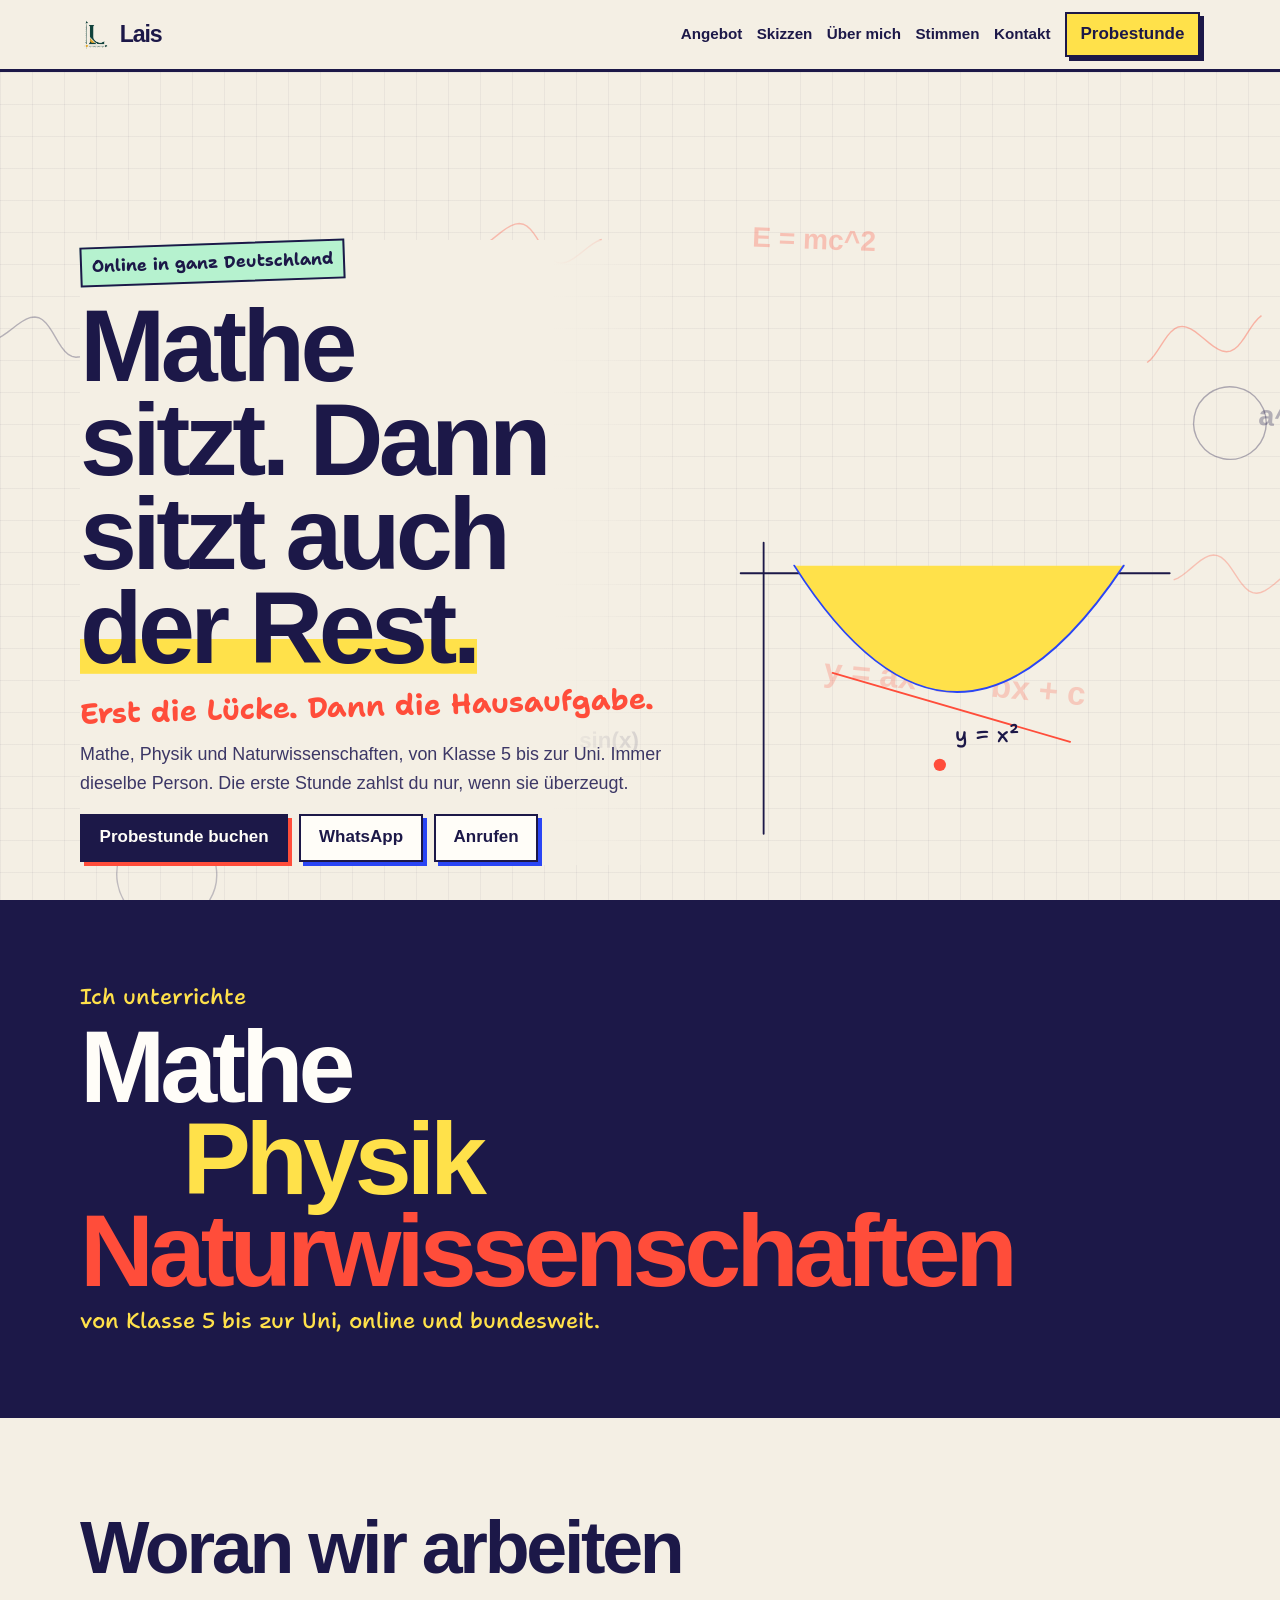
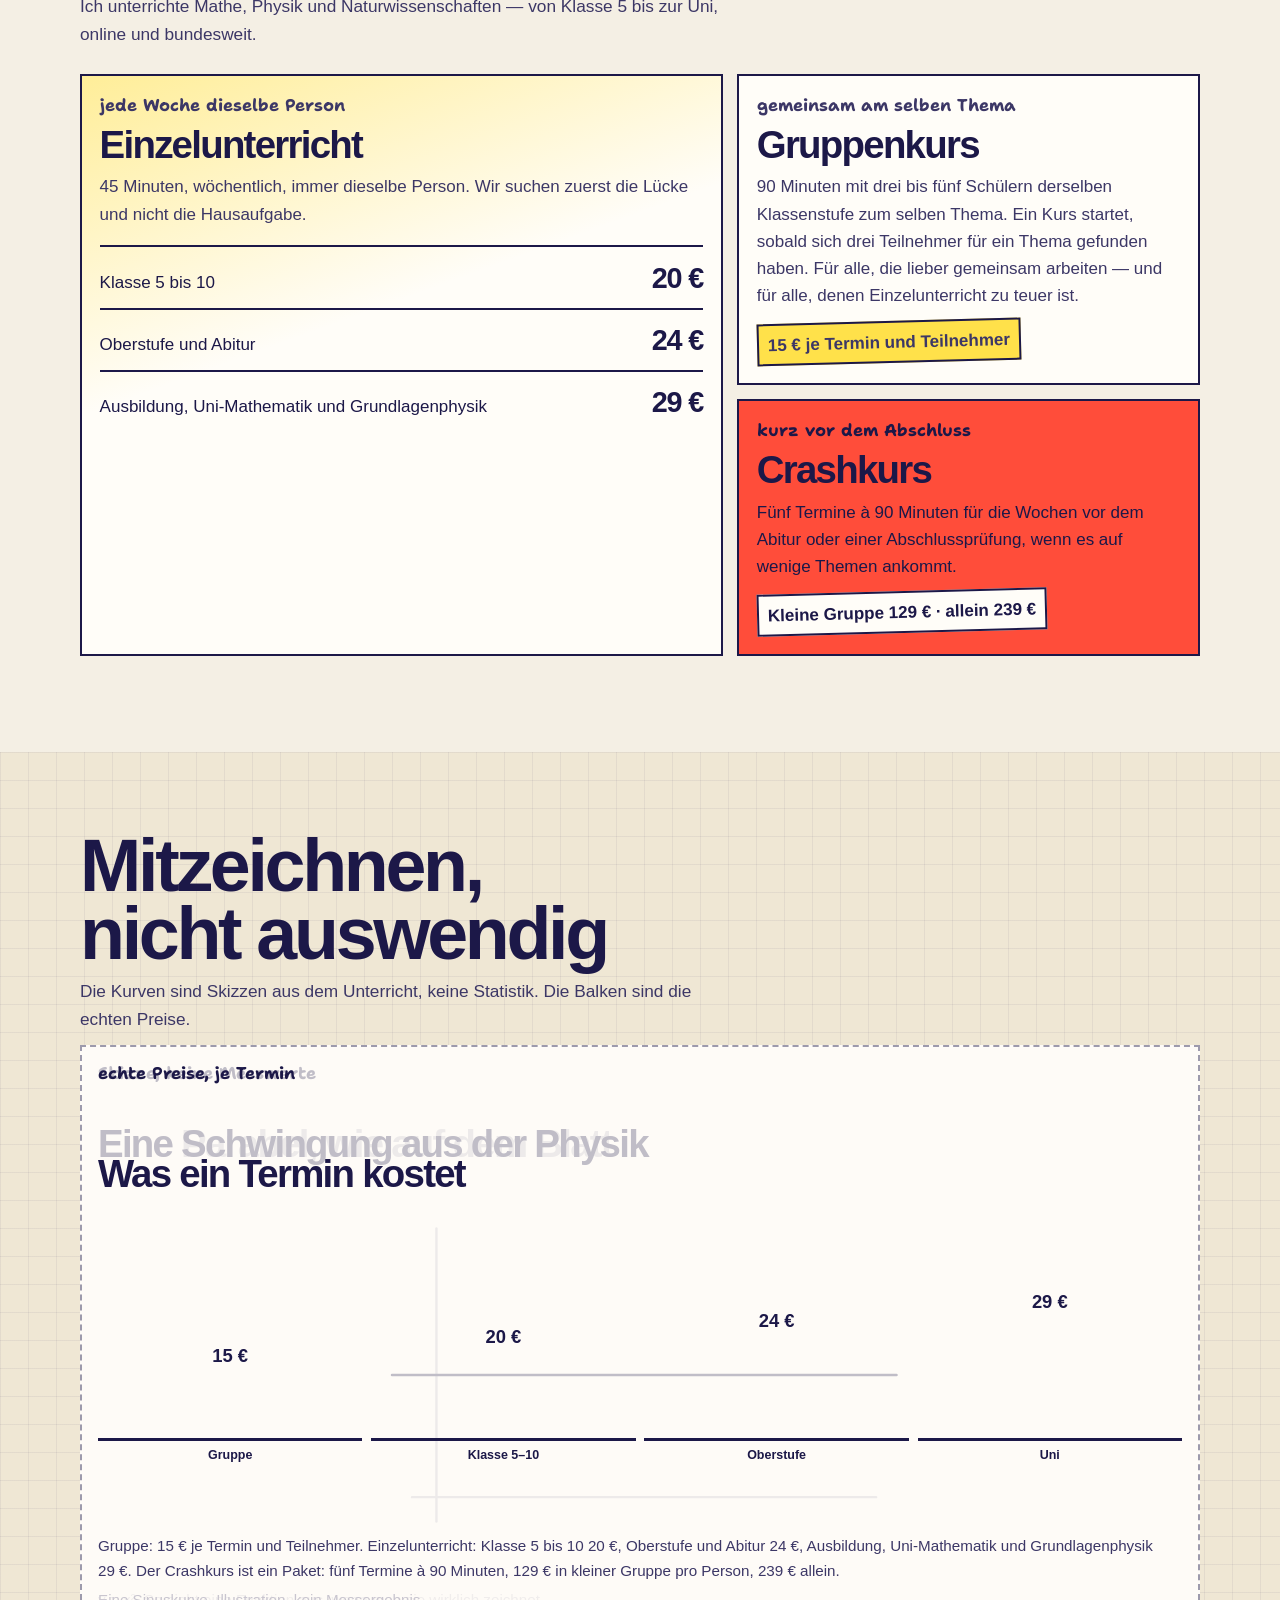
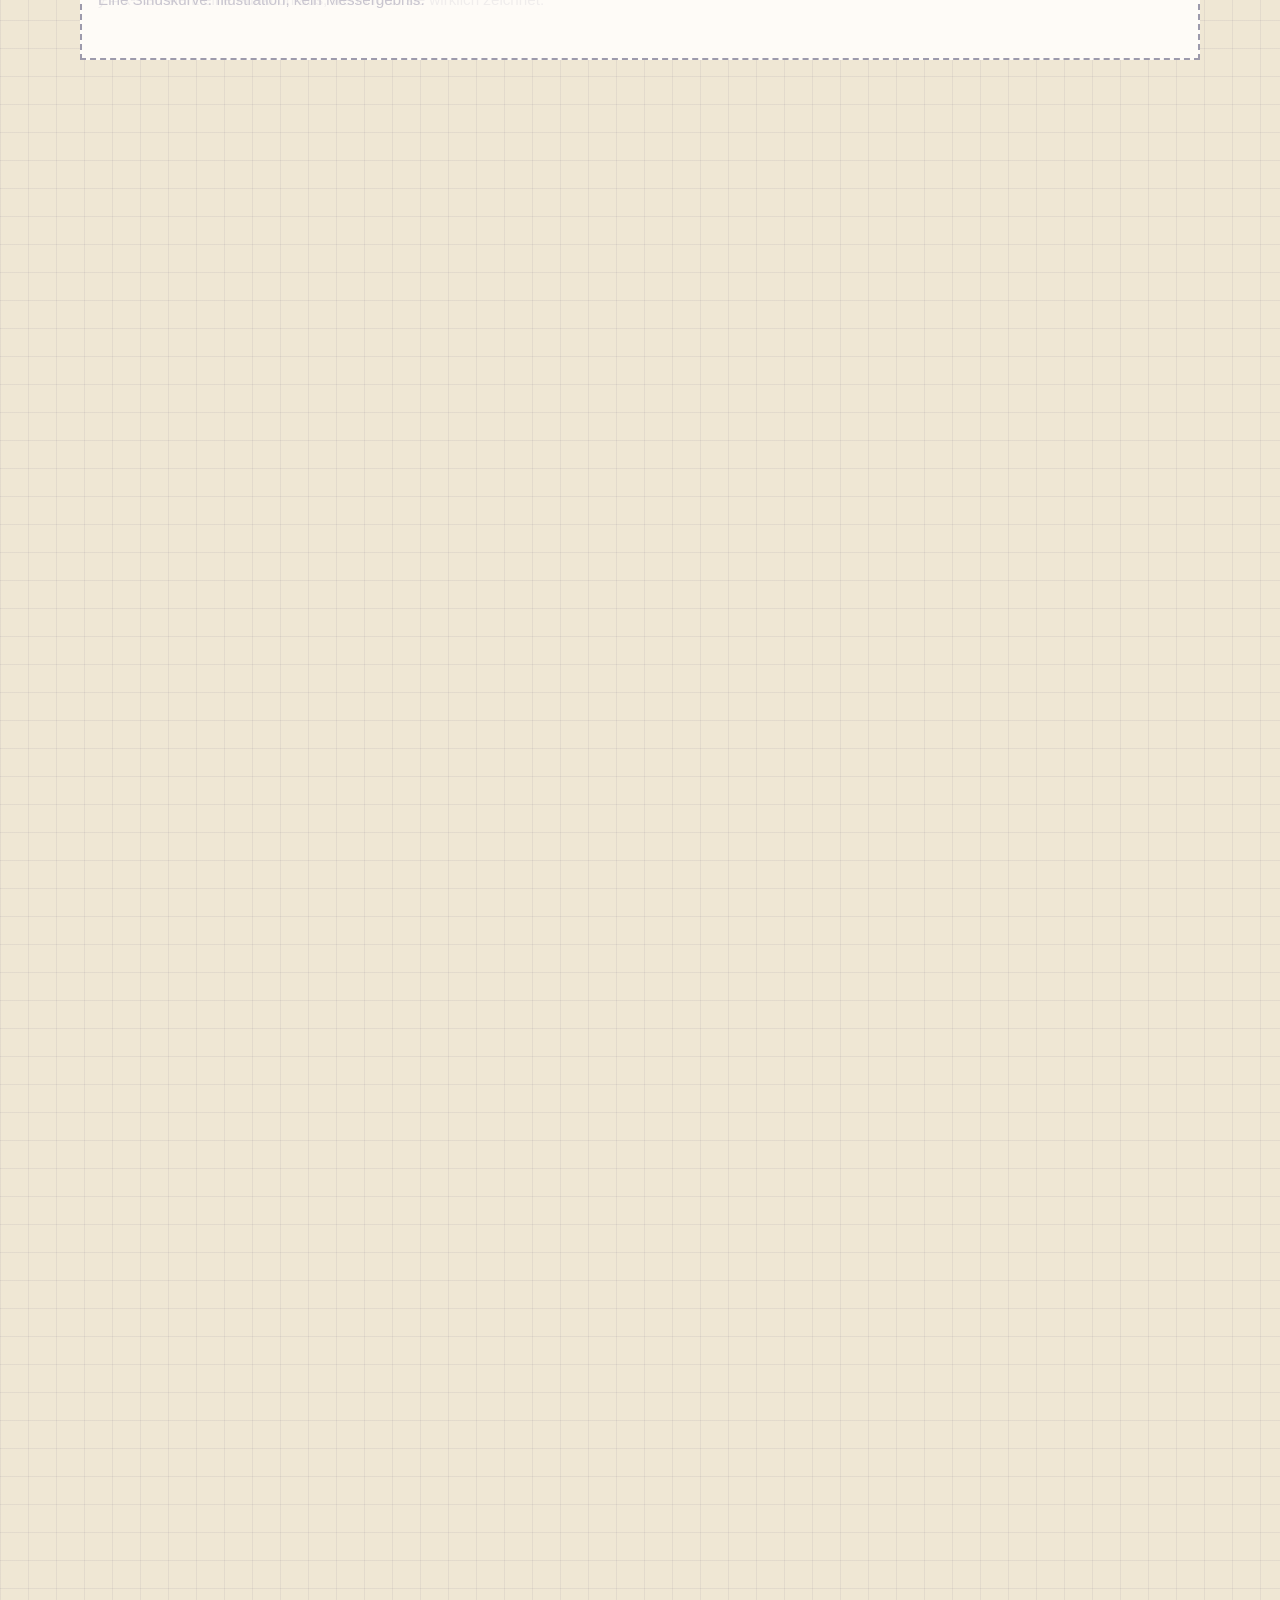
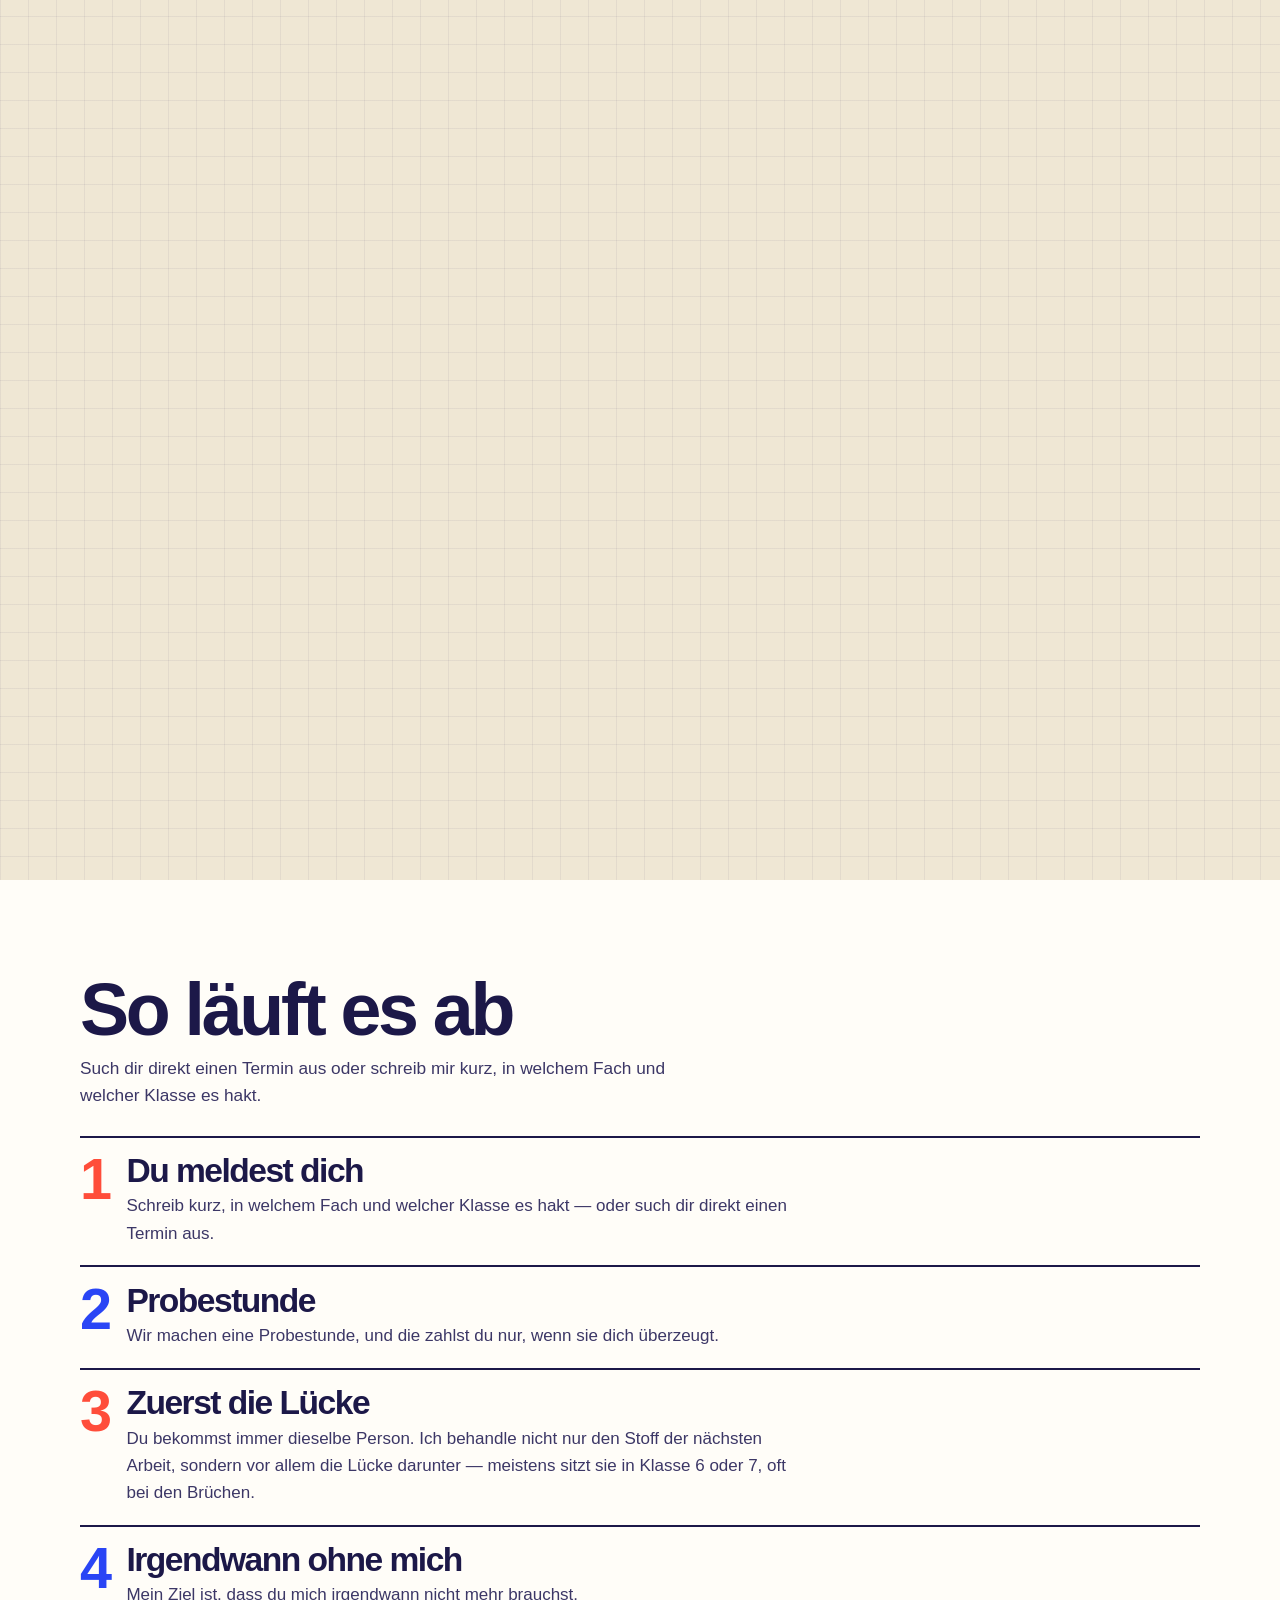
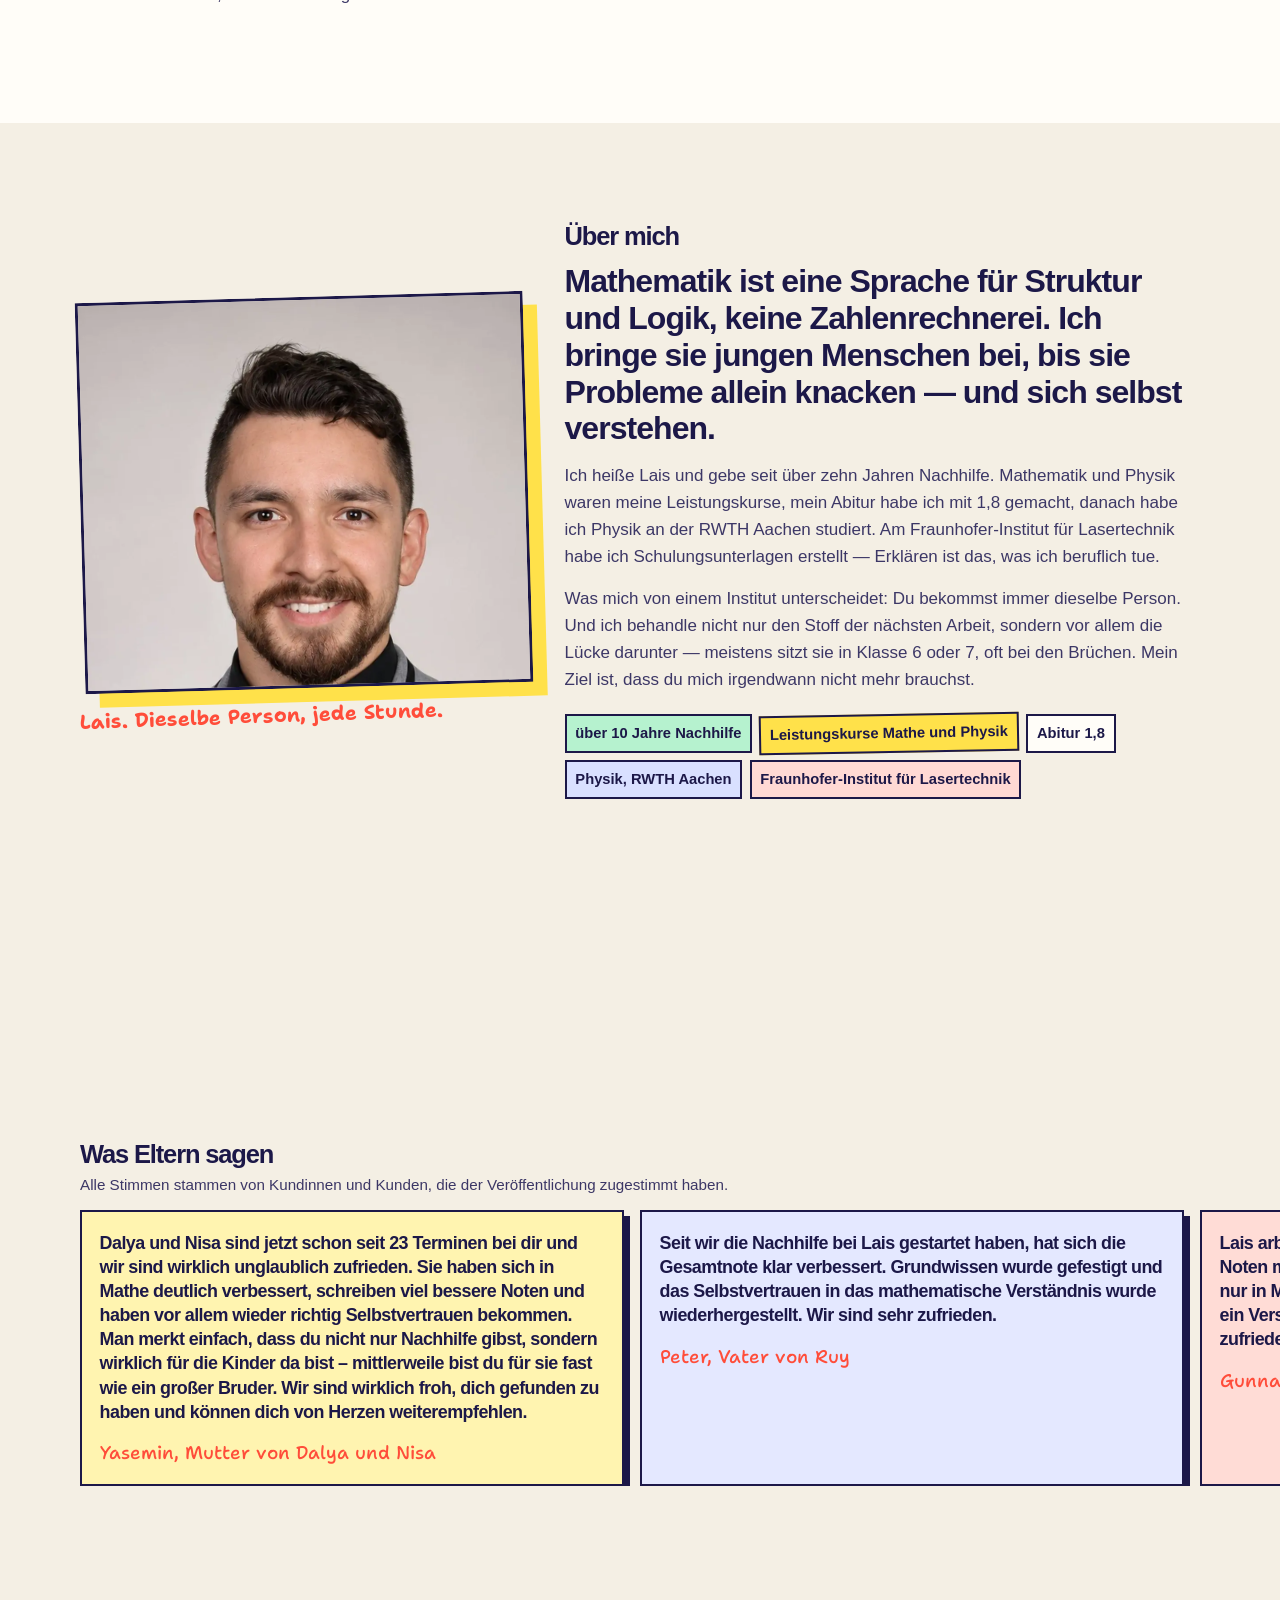
==== commit 72753dc8: "Komplett neues Design" ====
--- a/index.html
+++ b/index.html
@@ -11,11 +11,10 @@
   <meta property="og:title" content="Lais — Nachhilfe in Mathe, Physik und Naturwissenschaften">
   <meta property="og:description" content="Online-Nachhilfe in Mathe, Physik und Naturwissenschaften, bundesweit, von Klasse 5 bis Uni. Ein Mensch statt ein Institut.">
   <meta property="og:url" content="https://lais-nachhilfe.pages.dev/">
-  <meta property="og:image" content="https://lais-nachhilfe.pages.dev/media/hero-poster.jpg">
+  <meta property="og:image" content="https://lais-nachhilfe.pages.dev/img/lais-portrait.jpg">
   <meta property="og:locale" content="de_DE">
-  <meta name="theme-color" content="#14453D">
-  <link rel="preload" as="image" href="media/hero-poster.jpg" fetchpriority="high">
-  <link rel="preload" href="fonts/fraunces-600.woff2" as="font" type="font/woff2" crossorigin>
+  <meta name="theme-color" content="#1C1848">
+  <link rel="preload" href="fonts/bricolage-800.woff2" as="font" type="font/woff2" crossorigin>
   <link rel="stylesheet" href="styles.css">
   <script type="application/ld+json">
     {
@@ -34,364 +33,237 @@
   <a class="sprunglink" href="#inhalt">Zum Inhalt springen</a>
 
   <header class="nav" data-nav>
-    <div class="nav__leiste">
+    <div class="nav__innen">
       <a class="marke" href="#oben">
         <img class="logo" src="img/logo-farbe.png" alt="" width="1022" height="1207">
-        <span>
-          <span class="wortmarke">Lais</span>
-          <span class="marke__zusatz">Nachhilfe</span>
-        </span>
+        <span class="wortmarke">Lais</span>
       </a>
       <button class="nav__schalt" type="button" data-nav-schalt aria-expanded="false" aria-controls="navigation" aria-label="Menü öffnen">
         <span class="nav__balken"></span>
       </button>
-      <nav id="navigation" class="nav__liste" data-nav-panel aria-label="Seite">
+      <nav id="navigation" class="nav__links" data-nav-panel aria-label="Seite">
         <a href="#angebot">Angebot</a>
-        <a href="#preise">Preise</a>
-        <a href="#ablauf">Ablauf</a>
+        <a href="#skizzen">Skizzen</a>
         <a href="#ueber">Über mich</a>
         <a href="#stimmen">Stimmen</a>
         <a href="#kontakt">Kontakt</a>
-        <a class="knopf nav__cta" href="https://calendly.com/laisnadjem/30min" rel="noopener">Probestunde buchen</a>
+        <a class="knopf knopf--marker nav__cta" href="https://calendly.com/laisnadjem/30min" rel="noopener">Probestunde</a>
       </nav>
     </div>
   </header>
 
   <main id="inhalt">
     <section class="hero" id="oben" aria-labelledby="hero-titel">
-      <video class="hero__video" data-rolle="hero" muted loop playsinline preload="metadata"
-        poster="media/hero-poster.jpg" width="1920" height="1080" aria-hidden="true">
-        <source media="(min-width: 1281px)" src="media/hero-1920.webm" type="video/webm">
-        <source media="(min-width: 1281px)" src="media/hero-1920.mp4" type="video/mp4">
-        <source media="(min-width: 721px)" src="media/hero-1280.mp4" type="video/mp4">
-        <source src="media/hero-720.webm" type="video/webm">
-        <source src="media/hero-720.mp4" type="video/mp4">
-      </video>
       <canvas class="hero__feld" data-rolle="formeln" aria-hidden="true"></canvas>
-      <div class="hero__scrim" aria-hidden="true"></div>
-      <div class="hero__inhalt">
-        <p class="kicker">Mathe · Physik · Naturwissenschaften</p>
-        <h1 id="hero-titel" class="hero__titel">Mathe sitzt&nbsp;<span class="hero__strich">–</span> dann sitzt auch der Rest</h1>
-        <p class="hero__text">Mathe, Physik und Naturwissenschaften, online in ganz Deutschland. Die erste Stunde zahlst du nur, wenn sie überzeugt.</p>
-        <div class="knopfzeile">
-          <a class="knopf" href="https://calendly.com/laisnadjem/30min" rel="noopener">Probestunde buchen</a>
-          <a class="knopf knopf--zweit" href="https://wa.me/4915756829088?text=Hallo%20Lais%2C%20ich%20interessiere%20mich%20f%C3%BCr%20eine%20Probestunde." rel="noopener">WhatsApp</a>
-          <a class="knopf knopf--zweit" href="tel:+4915756829088">Anrufen</a>
-        </div>
-        <ul class="hero__fakten">
-          <li>Online in ganz Deutschland</li>
-          <li>Klasse 5 bis zur Uni</li>
-          <li>Erste Stunde nur, wenn sie überzeugt</li>
+      <div class="hero__innen">
+        <div class="hero__text">
+          <p class="aufkleber">Online in ganz Deutschland</p>
+          <h1 id="hero-titel" class="hero__titel">Mathe sitzt. Dann sitzt auch <span class="marker">der Rest.</span></h1>
+          <p class="hero__notiz hand">Erst die Lücke. Dann die Hausaufgabe.</p>
+          <p class="hero__lead">Mathe, Physik und Naturwissenschaften, von Klasse 5 bis zur Uni. Immer dieselbe Person. Die erste Stunde zahlst du nur, wenn sie überzeugt.</p>
+          <div class="knopfzeile">
+            <a class="knopf" href="https://calendly.com/laisnadjem/30min" rel="noopener">Probestunde buchen</a>
+            <a class="knopf knopf--linie" href="https://wa.me/4915756829088?text=Hallo%20Lais%2C%20ich%20interessiere%20mich%20f%C3%BCr%20eine%20Probestunde." rel="noopener">WhatsApp</a>
+            <a class="knopf knopf--linie" href="tel:+4915756829088">Anrufen</a>
+          </div>
+        </div>
+        <div class="hero__grafik" aria-hidden="true">
+          <svg viewBox="0 0 640 460">
+            <path class="strich" pathLength="1" d="M40 80 H600" />
+            <path class="strich" pathLength="1" d="M70 40 V420" />
+            <path class="flaeche" d="M110 70 Q 320 400 540 70 Z" />
+            <path class="strich strich--blau" pathLength="1" d="M110 70 Q 320 400 540 70" />
+            <path class="strich strich--koralle" pathLength="1" d="M160 210 L 470 300" />
+            <circle cx="300" cy="330" r="8" fill="#FF4D3A" />
+            <text x="320" y="300" fill="#1C1848" font-family="Shantell Sans, cursive" font-size="28">y = x²</text>
+          </svg>
+        </div>
+      </div>
+    </section>
+
+    <section class="faecher" aria-label="Fächer">
+      <div class="rahmen">
+        <p>Ich unterrichte</p>
+        <ul>
+          <li>Mathe</li>
+          <li>Physik</li>
+          <li>Naturwissenschaften</li>
         </ul>
-      </div>
-      <button class="hero__pause" type="button" data-rolle="video-pause" aria-pressed="true" aria-label="Hintergrundvideo abspielen">
-        <svg viewBox="0 0 24 24" aria-hidden="true" focusable="false">
-          <path class="symbol-pause" d="M7 5h3.5v14H7zM13.5 5H17v14h-3.5z" />
-          <path class="symbol-play" d="M8 5v14l11-7z" />
-        </svg>
-      </button>
+        <p>von Klasse 5 bis zur Uni, online und bundesweit.</p>
+      </div>
     </section>
 
     <section class="angebot" id="angebot" aria-labelledby="angebot-titel">
       <div class="rahmen">
         <div class="kopf">
-          <p class="kopf__index">01</p>
-          <h2 id="angebot-titel">Angebot</h2>
+          <h2 id="angebot-titel">Woran wir arbeiten</h2>
           <p>Ich unterrichte Mathe, Physik und Naturwissenschaften — von Klasse 5 bis zur Uni, online und bundesweit.</p>
         </div>
-
-        <ul class="faecher">
-          <li data-reveal>
-            <svg class="mini" viewBox="0 0 64 64" aria-hidden="true">
-              <path class="draw" pathLength="1" d="M10 52 H54 M14 56 V12" fill="none" stroke="currentColor" stroke-width="1.7" stroke-linecap="round"/>
-              <path class="draw" pathLength="1" d="M16 44 C24 44 28 22 36 22 C44 22 48 36 54 18" fill="none" stroke="currentColor" stroke-width="1.7" stroke-linecap="round"/>
-              <path class="gold" d="M16 52 C24 52 28 30 36 30 L36 52 Z"/>
-            </svg>
-            <div>
-              <strong>Mathe</strong>
-            </div>
-          </li>
-          <li data-reveal>
-            <svg class="mini" viewBox="0 0 64 64" aria-hidden="true">
-              <path class="draw" pathLength="1" d="M6 32 H58" fill="none" stroke="currentColor" stroke-width="1.6" stroke-linecap="round"/>
-              <path class="draw" pathLength="1" d="M8 32 C14 18 20 18 26 32 C32 46 38 46 44 32 C50 18 56 18 58 28" fill="none" stroke="currentColor" stroke-width="1.7" stroke-linecap="round"/>
-              <circle class="gold" cx="26" cy="32" r="3.2"/>
-            </svg>
-            <div>
-              <strong>Physik</strong>
-            </div>
-          </li>
-          <li data-reveal>
-            <svg class="mini" viewBox="0 0 64 64" aria-hidden="true">
-              <ellipse class="draw" pathLength="1" cx="32" cy="32" rx="20" ry="8" fill="none" stroke="currentColor" stroke-width="1.6"/>
-              <ellipse class="draw" pathLength="1" cx="32" cy="32" rx="8" ry="20" fill="none" stroke="currentColor" stroke-width="1.6"/>
-              <ellipse class="draw" pathLength="1" cx="32" cy="32" rx="18" ry="14" transform="rotate(40 32 32)" fill="none" stroke="currentColor" stroke-width="1.6"/>
-              <circle class="gold" cx="32" cy="32" r="3.4"/>
-            </svg>
-            <div>
-              <strong>Naturwissenschaften</strong>
-            </div>
-          </li>
-        </ul>
-
-        <div class="karten">
-          <article class="karte" data-neigen data-reveal>
-            <div class="karte__bild" aria-hidden="true">
-              <svg class="illu" viewBox="0 0 320 180">
-                <path class="haar" d="M36 156 H286 M48 168 V24" />
-                <path class="haar" d="M278 156 l12 0 M290 156 l-7 -5 M290 156 l-7 5 M48 32 l-5 7 M48 32 l5 7" />
-                <path class="gold" d="M58 156 C92 156 112 112 132 96 L132 156 Z" />
-                <path class="draw" pathLength="1" d="M58 138 C92 132 112 104 132 88" />
-                <path class="draw" pathLength="1" d="M176 74 C210 52 246 78 286 42" />
-                <path class="draw" pathLength="1" d="M138 96 L170 68" />
-                <circle class="gold" cx="154" cy="82" r="5" />
-                <path class="haar" d="M48 156 v-8 M78 156 v-6 M108 156 v-8 M138 156 v-6 M168 156 v-8 M198 156 v-6 M228 156 v-8 M258 156 v-6" />
-              </svg>
-            </div>
-            <div class="karte__körper">
-              <p class="karte__index">Einzelunterricht</p>
-              <h3>Dieselbe Person, jede Woche</h3>
-              <p>45 Minuten, wöchentlich, immer dieselbe Person. Wir suchen zuerst die Lücke und nicht die Hausaufgabe.</p>
-            </div>
-            <p class="preiszeile">
-              <span>Klasse 5 bis 10 · 20&nbsp;€</span>
-              <span>Oberstufe und Abitur · 24&nbsp;€</span>
-              <span>Ausbildung, Uni-Mathematik und Grundlagenphysik · 29&nbsp;€</span>
-            </p>
-          </article>
-
-          <article class="karte karte--dunkel" data-neigen data-reveal>
-            <div class="karte__bild" aria-hidden="true">
-              <svg class="illu" viewBox="0 0 320 180">
-                <path class="draw" pathLength="1" d="M46 112 C78 70 108 58 132 86 C156 114 186 122 214 90 C236 66 260 70 286 96" />
-                <circle class="draw" pathLength="1" cx="62" cy="118" r="16" />
-                <circle class="gold" cx="124" cy="78" r="16" />
-                <circle class="gold" cx="176" cy="112" r="16" />
-                <circle class="gold" cx="230" cy="74" r="16" />
-                <circle class="draw" pathLength="1" cx="278" cy="108" r="16" />
-              </svg>
-            </div>
-            <div class="karte__körper">
-              <p class="karte__index">Gruppenkurs</p>
-              <h3>Gemeinsam am selben Thema</h3>
-              <p>90 Minuten mit drei bis fünf Schülern derselben Klassenstufe zum selben Thema. Ein Kurs startet, sobald sich drei Teilnehmer für ein Thema gefunden haben. Für alle, die lieber gemeinsam arbeiten — und für alle, denen Einzelunterricht zu teuer ist.</p>
-            </div>
-            <p class="preiszeile">
-              <span>15&nbsp;€ je Termin und Teilnehmer</span>
-            </p>
-          </article>
-
-          <article class="karte" data-neigen data-reveal>
-            <div class="karte__bild" aria-hidden="true">
-              <svg class="illu" viewBox="0 0 320 180">
-                <path class="haar" d="M28 146 H292" />
-                <path class="draw" pathLength="1" d="M40 132 C70 128 78 92 104 90 C132 88 136 70 164 64 C196 56 206 40 250 28" />
-                <path class="gold" d="M248 18 l16 8 l-14 10 Z" />
-                <path class="draw" pathLength="1" d="M52 146 V112" />
-                <path class="draw" pathLength="1" d="M104 146 V96" />
-                <path class="draw" pathLength="1" d="M156 146 V78" />
-                <path class="draw" pathLength="1" d="M208 146 V62" />
-                <path class="draw" pathLength="1" d="M260 146 V40" />
-                <circle class="gold" cx="52" cy="112" r="4" />
-                <circle class="gold" cx="104" cy="96" r="4" />
-                <circle class="gold" cx="156" cy="78" r="4" />
-                <circle class="gold" cx="208" cy="62" r="4" />
-                <circle class="gold" cx="260" cy="40" r="4" />
-              </svg>
-            </div>
-            <div class="karte__körper">
-              <p class="karte__index">Crashkurs vor der Prüfung</p>
-              <h3>Fünf Termine vor dem Abschluss</h3>
-              <p>Fünf Termine à 90 Minuten für die Wochen vor dem Abitur oder einer Abschlussprüfung, wenn es auf wenige Themen ankommt.</p>
-            </div>
-            <p class="preiszeile">
-              <span>In kleiner Gruppe · 129&nbsp;€ pro Person</span>
-              <span>Allein mit mir · 239&nbsp;€</span>
-            </p>
-          </article>
-        </div>
-      </div>
-    </section>
-
-    <section class="preise abschnitt--wald" id="preise" aria-labelledby="preise-titel">
-      <div class="rahmen">
-        <div class="kopf">
-          <p class="kopf__index">02</p>
-          <h2 id="preise-titel">Preise</h2>
-          <p class="leit">Alle Beträge aus dem Angebot, nebeneinander.</p>
-        </div>
-        <div class="preistafel">
-          <article class="preisblock" data-reveal>
+        <div class="angebot__raster">
+          <article class="fach fach--gross">
+            <p class="hand">jede Woche dieselbe Person</p>
             <h3>Einzelunterricht</h3>
-            <p>45 Minuten, wöchentlich, immer dieselbe Person.</p>
-            <ul>
+            <p>45 Minuten, wöchentlich, immer dieselbe Person. Wir suchen zuerst die Lücke und nicht die Hausaufgabe.</p>
+            <ul class="preislinie">
               <li><span>Klasse 5 bis 10</span><strong>20&nbsp;€</strong></li>
               <li><span>Oberstufe und Abitur</span><strong>24&nbsp;€</strong></li>
               <li><span>Ausbildung, Uni-Mathematik und Grundlagenphysik</span><strong>29&nbsp;€</strong></li>
             </ul>
           </article>
-          <article class="preisblock" data-reveal>
+          <article class="fach">
+            <p class="hand">gemeinsam am selben Thema</p>
             <h3>Gruppenkurs</h3>
-            <p>90 Minuten, drei bis fünf Schüler derselben Klassenstufe zum selben Thema. Start, sobald sich drei Teilnehmer für ein Thema gefunden haben.</p>
-            <p class="preis-gross"><strong>15</strong><span>€ je Termin und Teilnehmer</span></p>
+            <p>90 Minuten mit drei bis fünf Schülern derselben Klassenstufe zum selben Thema. Ein Kurs startet, sobald sich drei Teilnehmer für ein Thema gefunden haben. Für alle, die lieber gemeinsam arbeiten — und für alle, denen Einzelunterricht zu teuer ist.</p>
+            <p class="sticker">15&nbsp;€ je Termin und Teilnehmer</p>
           </article>
-          <article class="preisblock" data-reveal>
+          <article class="fach fach--crash">
+            <p class="hand">kurz vor dem Abschluss</p>
             <h3>Crashkurs</h3>
-            <p>Fünf Termine à 90 Minuten vor dem Abitur oder einer Abschlussprüfung.</p>
-            <ul>
-              <li><span>In kleiner Gruppe, pro Person</span><strong>129&nbsp;€</strong></li>
-              <li><span>Allein mit mir</span><strong>239&nbsp;€</strong></li>
-            </ul>
+            <p>Fünf Termine à 90 Minuten für die Wochen vor dem Abitur oder einer Abschlussprüfung, wenn es auf wenige Themen ankommt.</p>
+            <p class="sticker">Kleine Gruppe 129&nbsp;€ · allein 239&nbsp;€</p>
           </article>
         </div>
       </div>
     </section>
 
-    <section class="ablauf abschnitt--gruen" id="ablauf" aria-labelledby="ablauf-titel">
-      <div class="rahmen">
+    <section class="skizzen" id="skizzen" aria-labelledby="skizzen-titel">
+      <div class="rahmen skizzen__buehne" data-buehne>
         <div class="kopf">
-          <p class="kopf__index">03</p>
+          <h2 id="skizzen-titel">Mitzeichnen, nicht auswendig</h2>
+          <p>Die Kurven sind Skizzen aus dem Unterricht, keine Statistik. Die Balken sind die echten Preise.</p>
+        </div>
+        <div class="skizzen__stapel">
+        <article class="skizze" data-skizze>
+          <p class="hand">Skizze, keine Messwerte</p>
+          <h3>Eine Parabel, wie auf dem Blatt</h3>
+          <svg viewBox="0 0 640 420" aria-hidden="true">
+            <path class="achse" pathLength="1" d="M40 360 H610" />
+            <path class="achse" pathLength="1" d="M70 390 V30" />
+            <path class="kurve" pathLength="1" d="M80 70 Q 320 360 560 70" />
+          </svg>
+          <p class="hinweis">y = x². So sieht eine Funktion aus, wenn man sie wirklich zeichnet.</p>
+        </article>
+        <article class="skizze" data-skizze>
+          <p class="hand">Skizze, keine Messwerte</p>
+          <h3>Eine Schwingung aus der Physik</h3>
+          <svg viewBox="0 0 640 400" aria-hidden="true">
+            <path class="achse" pathLength="1" d="M30 200 H620" />
+            <path class="kurve kurve--koralle" pathLength="1" d="M36 200 C 70 80, 110 80, 150 200 S 230 320, 270 200 S 350 80, 390 200 S 470 320, 510 200 S 580 90, 610 200" />
+          </svg>
+          <p class="hinweis">Eine Sinuskurve. Illustration, kein Messergebnis.</p>
+        </article>
+        <article class="skizze" data-skizze>
+          <p class="hand">echte Preise, je Termin</p>
+          <h3>Was ein Termin kostet</h3>
+          <div class="balkenreihe" role="img" aria-label="15 Euro Gruppe, 20 Euro Klasse 5 bis 10, 24 Euro Oberstufe, 29 Euro Uni">
+            <div class="balken" style="--anteil: 0.52"><span>15&nbsp;€</span><i></i><b>Gruppe</b></div>
+            <div class="balken" style="--anteil: 0.69"><span>20&nbsp;€</span><i></i><b>Klasse 5–10</b></div>
+            <div class="balken" style="--anteil: 0.83"><span>24&nbsp;€</span><i></i><b>Oberstufe</b></div>
+            <div class="balken" style="--anteil: 1"><span>29&nbsp;€</span><i></i><b>Uni</b></div>
+          </div>
+          <p class="hinweis">Gruppe: 15&nbsp;€ je Termin und Teilnehmer. Einzelunterricht: Klasse 5 bis 10 20&nbsp;€, Oberstufe und Abitur 24&nbsp;€, Ausbildung, Uni-Mathematik und Grundlagenphysik 29&nbsp;€. Der Crashkurs ist ein Paket: fünf Termine à 90 Minuten, 129&nbsp;€ in kleiner Gruppe pro Person, 239&nbsp;€ allein.</p>
+        </article>
+        </div>
+      </div>
+    </section>
+
+    <section class="ablauf" id="ablauf" aria-labelledby="ablauf-titel">
+      <div class="rahmen">
+        <div class="kopf">
           <h2 id="ablauf-titel">So läuft es ab</h2>
           <p>Such dir direkt einen Termin aus oder schreib mir kurz, in welchem Fach und welcher Klasse es hakt.</p>
         </div>
-        <ol class="schritte">
-          <li class="schritt" data-reveal>
-            <span class="schritt__nr">1</span>
-            <svg class="mini" viewBox="0 0 64 64" aria-hidden="true">
-              <rect class="draw" x="10" y="16" width="44" height="34" rx="4" pathLength="1" fill="none" stroke="currentColor" stroke-width="1.7"/>
-              <path class="draw" pathLength="1" d="M10 26 H54 M22 12 V20 M42 12 V20" fill="none" stroke="currentColor" stroke-width="1.7" stroke-linecap="round"/>
-              <circle class="gold" cx="24" cy="36" r="3"/>
-              <circle class="gold" cx="34" cy="36" r="3"/>
-              <circle class="gold" cx="44" cy="36" r="3"/>
-            </svg>
-            <h3>Termin oder Nachricht</h3>
-            <p>Schreib kurz, in welchem Fach und welcher Klasse es hakt — oder such dir direkt einen Termin aus.</p>
+        <ol class="spur">
+          <li>
+            <span class="spur__nr">1</span>
+            <div>
+              <h3>Du meldest dich</h3>
+              <p>Schreib kurz, in welchem Fach und welcher Klasse es hakt — oder such dir direkt einen Termin aus.</p>
+            </div>
           </li>
-          <li class="schritt" data-reveal>
-            <span class="schritt__nr">2</span>
-            <svg class="mini" viewBox="0 0 64 64" aria-hidden="true">
-              <circle class="draw" cx="32" cy="32" r="18" pathLength="1" fill="none" stroke="currentColor" stroke-width="1.7"/>
-              <path class="draw" pathLength="1" d="M32 20 V33 L42 38" fill="none" stroke="currentColor" stroke-width="1.7" stroke-linecap="round"/>
-              <circle class="gold" cx="32" cy="32" r="3"/>
-            </svg>
-            <h3>Probestunde</h3>
-            <p>Wir machen eine Probestunde, und die zahlst du nur, wenn sie dich überzeugt.</p>
+          <li>
+            <span class="spur__nr">2</span>
+            <div>
+              <h3>Probestunde</h3>
+              <p>Wir machen eine Probestunde, und die zahlst du nur, wenn sie dich überzeugt.</p>
+            </div>
           </li>
-          <li class="schritt" data-reveal>
-            <span class="schritt__nr">3</span>
-            <svg class="mini" viewBox="0 0 64 64" aria-hidden="true">
-              <path class="draw" pathLength="1" d="M8 50 H56 M12 54 V14" fill="none" stroke="currentColor" stroke-width="1.6" stroke-linecap="round"/>
-              <path class="draw" pathLength="1" d="M16 42 C26 40 30 28 36 26" fill="none" stroke="currentColor" stroke-width="1.7" stroke-linecap="round"/>
-              <path class="draw" pathLength="1" d="M44 22 C50 18 56 24 56 18" fill="none" stroke="currentColor" stroke-width="1.7" stroke-linecap="round"/>
-              <circle class="gold" cx="40" cy="24" r="3.2"/>
-            </svg>
-            <h3>Zuerst die Lücke</h3>
-            <p>Du bekommst immer dieselbe Person. Ich behandle nicht nur den Stoff der nächsten Arbeit, sondern vor allem die Lücke darunter — meistens sitzt sie in Klasse 6 oder 7, oft bei den Brüchen.</p>
+          <li>
+            <span class="spur__nr">3</span>
+            <div>
+              <h3>Zuerst die Lücke</h3>
+              <p>Du bekommst immer dieselbe Person. Ich behandle nicht nur den Stoff der nächsten Arbeit, sondern vor allem die Lücke darunter — meistens sitzt sie in Klasse 6 oder 7, oft bei den Brüchen.</p>
+            </div>
           </li>
-          <li class="schritt" data-reveal>
-            <span class="schritt__nr">4</span>
-            <svg class="mini" viewBox="0 0 64 64" aria-hidden="true">
-              <path class="draw" pathLength="1" d="M10 40 H34" fill="none" stroke="currentColor" stroke-width="1.7" stroke-linecap="round"/>
-              <path class="draw" pathLength="1" d="M34 40 C44 40 46 22 58 18" fill="none" stroke="currentColor" stroke-width="1.7" stroke-linecap="round"/>
-              <path class="gold" d="M52 14 l10 2 l-6 8 Z"/>
-            </svg>
-            <h3>Irgendwann ohne mich</h3>
-            <p>Mein Ziel ist, dass du mich irgendwann nicht mehr brauchst.</p>
+          <li>
+            <span class="spur__nr">4</span>
+            <div>
+              <h3>Irgendwann ohne mich</h3>
+              <p>Mein Ziel ist, dass du mich irgendwann nicht mehr brauchst.</p>
+            </div>
           </li>
         </ol>
       </div>
     </section>
 
     <section class="ueber" id="ueber" aria-labelledby="ueber-titel">
+      <div class="rahmen ueber__grid">
+        <figure class="portraet">
+          <picture>
+            <source srcset="img/lais-portrait.webp" type="image/webp">
+            <img src="img/lais-portrait.jpg" alt="Lais" width="1000" height="871">
+          </picture>
+          <figcaption class="hand">Lais. Dieselbe Person, jede Stunde.</figcaption>
+        </figure>
+        <div class="ueber__texte">
+          <h2 id="ueber-titel">Über mich</h2>
+          <p class="leitsatz">Mathematik ist eine Sprache für Struktur und Logik, keine Zahlenrechnerei. Ich bringe sie jungen Menschen bei, bis sie Probleme allein knacken — und sich selbst verstehen.</p>
+          <p>Ich heiße Lais und gebe seit über zehn Jahren Nachhilfe. Mathematik und Physik waren meine Leistungskurse, mein Abitur habe ich mit 1,8 gemacht, danach habe ich Physik an der RWTH Aachen studiert. Am Fraunhofer-Institut für Lasertechnik habe ich Schulungsunterlagen erstellt — Erklären ist das, was ich beruflich tue.</p>
+          <p>Was mich von einem Institut unterscheidet: Du bekommst immer dieselbe Person. Und ich behandle nicht nur den Stoff der nächsten Arbeit, sondern vor allem die Lücke darunter — meistens sitzt sie in Klasse 6 oder 7, oft bei den Brüchen. Mein Ziel ist, dass du mich irgendwann nicht mehr brauchst.</p>
+          <ul class="merker">
+            <li>über 10 Jahre Nachhilfe</li>
+            <li>Leistungskurse Mathe und Physik</li>
+            <li>Abitur 1,8</li>
+            <li>Physik, RWTH Aachen</li>
+            <li>Fraunhofer-Institut für Lasertechnik</li>
+          </ul>
+        </div>
+      </div>
+    </section>
+
+    <!-- Stimmen: echte, freigegebene Kundenstimmen. Zitat wörtlich. -->
+    <section class="stimmen" id="stimmen" data-stimmen aria-labelledby="stimmen-titel">
+      <div class="stimmen__kopf rahmen">
+        <h2 id="stimmen-titel">Was Eltern sagen</h2>
+        <p class="stimmen__quelle">Alle Stimmen stammen von Kundinnen und Kunden, die der Veröffentlichung zugestimmt haben.</p>
+      </div>
+      <div class="stimmen__viewport">
+        <div class="stimmen__schiene" data-schiene>
+          <figure class="zettel">
+            <blockquote>Dalya und Nisa sind jetzt schon seit 23 Terminen bei dir und wir sind wirklich unglaublich zufrieden. Sie haben sich in Mathe deutlich verbessert, schreiben viel bessere Noten und haben vor allem wieder richtig Selbstvertrauen bekommen. Man merkt einfach, dass du nicht nur Nachhilfe gibst, sondern wirklich für die Kinder da bist – mittlerweile bist du für sie fast wie ein großer Bruder. Wir sind wirklich froh, dich gefunden zu haben und können dich von Herzen weiterempfehlen.</blockquote>
+            <figcaption>Yasemin, Mutter von Dalya und Nisa</figcaption>
+          </figure>
+          <figure class="zettel">
+            <blockquote>Seit wir die Nachhilfe bei Lais gestartet haben, hat sich die Gesamtnote klar verbessert. Grundwissen wurde gefestigt und das Selbstvertrauen in das mathematische Verständnis wurde wiederhergestellt. Wir sind sehr zufrieden.</blockquote>
+            <figcaption>Peter, Vater von Ruy</figcaption>
+          </figure>
+          <figure class="zettel">
+            <blockquote>Lais arbeitet seit einem halben Jahr mit meinem Sohn. Die Noten meines Sohnes haben sich deutlich verbessert. Nicht nur in Mathematik, Lais hat meinem Sohn auch grundsätzlich ein Verständnis für das Lernen vermittelt. Wir sind sehr zufrieden und können Lais uneingeschränkt weiterempfehlen.</blockquote>
+            <figcaption>Gunnar, Vater von Lauritz</figcaption>
+          </figure>
+          <figure class="zettel">
+            <blockquote>Die Nachhilfe haben wir begonnen, da Lennarts Noten in Mathe immer schlechter wurden und wir Sorge hatten, dass er den MSA-Abschluss in der 10. Klasse nicht schafft. Die Nachhilfe war in der 10. Klasse eine gute Vorbereitung auf den MSA-Abschluss, den Lennart mit gutem Ergebnis geschafft hat. Ansonsten macht ihm Mathe jetzt wieder mehr Spaß und er hat ein paar Strategien gelernt, mit denen er besser Matheaufgaben lösen kann.</blockquote>
+            <figcaption>Thomas, Vater von Lennart</figcaption>
+          </figure>
+        </div>
+      </div>
+    </section>
+
+    <section class="fragen" id="fragen" aria-labelledby="fragen-titel">
       <div class="rahmen">
         <div class="kopf">
-          <p class="kopf__index">04</p>
-          <h2 id="ueber-titel">Über mich</h2>
-        </div>
-        <div class="ueber__layout">
-          <div class="ueber__tafel" data-reveal>
-            <p class="ueber__leitsatz">Mathematik ist eine Sprache für Struktur und Logik, keine Zahlenrechnerei. Ich bringe sie jungen Menschen bei, bis sie Probleme allein knacken — und sich selbst verstehen.</p>
-            <svg class="ueber__ornament" data-parallax="30" viewBox="0 0 260 180" aria-hidden="true">
-              <path d="M20 150 H230 M30 164 V20" fill="none" stroke="currentColor" stroke-width="2"/>
-              <path d="M36 140 C70 136 96 90 120 78 C150 62 190 70 230 36" fill="none" stroke="currentColor" stroke-width="3"/>
-              <path d="M36 150 C70 150 96 108 120 96 L120 150 Z" fill="currentColor"/>
-            </svg>
-          </div>
-          <div class="ueber__texte" data-reveal>
-            <p class="ueber__text">Ich heiße Lais und gebe seit über zehn Jahren Nachhilfe. Mathematik und Physik waren meine Leistungskurse, mein Abitur habe ich mit 1,8 gemacht, danach habe ich Physik an der RWTH Aachen studiert. Am Fraunhofer-Institut für Lasertechnik habe ich Schulungsunterlagen erstellt — Erklären ist das, was ich beruflich tue.</p>
-            <p class="ueber__text">Was mich von einem Institut unterscheidet: Du bekommst immer dieselbe Person. Und ich behandle nicht nur den Stoff der nächsten Arbeit, sondern vor allem die Lücke darunter — meistens sitzt sie in Klasse 6 oder 7, oft bei den Brüchen. Mein Ziel ist, dass du mich irgendwann nicht mehr brauchst.</p>
-          </div>
-        </div>
-        <ul class="fakten" aria-label="Aus dem Werdegang">
-          <li data-reveal>
-            <span class="fakten__zahl">über <span data-zaehler="10">10</span></span>
-            <span>Jahre Nachhilfe</span>
-          </li>
-          <li data-reveal>
-            <span class="fakten__zahl">Mathe &amp; Physik</span>
-            <span>Leistungskurse</span>
-          </li>
-          <li data-reveal>
-            <span class="fakten__zahl">1,8</span>
-            <span>Abitur</span>
-          </li>
-          <li data-reveal>
-            <span class="fakten__zahl">RWTH</span>
-            <span>Physikstudium in Aachen</span>
-          </li>
-          <li data-reveal>
-            <span class="fakten__zahl">Fraunhofer</span>
-            <span>Schulungsunterlagen, Institut für Lasertechnik</span>
-          </li>
-        </ul>
-      </div>
-    </section>
-
-    <!-- Stimmen: echte, freigegebene Kundenstimmen.
-         Zitat wörtlich. Veröffentlichung nur mit Zustimmung.
-         Quelle: Vorname und Rolle, kein Nachname des Kindes. -->
-    <section class="stimmen abschnitt--sand" id="stimmen" aria-labelledby="stimmen-titel">
-      <div class="rahmen">
-        <div class="kopf">
-          <p class="kopf__index">05</p>
-          <h2 id="stimmen-titel">Was Eltern sagen</h2>
-        </div>
-        <ul class="stimmen__liste">
-          <li class="stimme" data-reveal>
-            <figure>
-              <blockquote>Dalya und Nisa sind jetzt schon seit 23 Terminen bei dir und wir sind wirklich unglaublich zufrieden. Sie haben sich in Mathe deutlich verbessert, schreiben viel bessere Noten und haben vor allem wieder richtig Selbstvertrauen bekommen. Man merkt einfach, dass du nicht nur Nachhilfe gibst, sondern wirklich für die Kinder da bist – mittlerweile bist du für sie fast wie ein großer Bruder. Wir sind wirklich froh, dich gefunden zu haben und können dich von Herzen weiterempfehlen.</blockquote>
-              <figcaption>Yasemin, Mutter von Dalya und Nisa</figcaption>
-            </figure>
-          </li>
-          <li class="stimme" data-reveal>
-            <figure>
-              <blockquote>Seit wir die Nachhilfe bei Lais gestartet haben, hat sich die Gesamtnote klar verbessert. Grundwissen wurde gefestigt und das Selbstvertrauen in das mathematische Verständnis wurde wiederhergestellt. Wir sind sehr zufrieden.</blockquote>
-              <figcaption>Peter, Vater von Ruy</figcaption>
-            </figure>
-          </li>
-          <li class="stimme" data-reveal>
-            <figure>
-              <blockquote>Lais arbeitet seit einem halben Jahr mit meinem Sohn. Die Noten meines Sohnes haben sich deutlich verbessert. Nicht nur in Mathematik, Lais hat meinem Sohn auch grundsätzlich ein Verständnis für das Lernen vermittelt. Wir sind sehr zufrieden und können Lais uneingeschränkt weiterempfehlen.</blockquote>
-              <figcaption>Gunnar, Vater von Lauritz</figcaption>
-            </figure>
-          </li>
-          <li class="stimme" data-reveal>
-            <figure>
-              <blockquote>Die Nachhilfe haben wir begonnen, da Lennarts Noten in Mathe immer schlechter wurden und wir Sorge hatten, dass er den MSA-Abschluss in der 10. Klasse nicht schafft. Die Nachhilfe war in der 10. Klasse eine gute Vorbereitung auf den MSA-Abschluss, den Lennart mit gutem Ergebnis geschafft hat. Ansonsten macht ihm Mathe jetzt wieder mehr Spaß und er hat ein paar Strategien gelernt, mit denen er besser Matheaufgaben lösen kann.</blockquote>
-              <figcaption>Thomas, Vater von Lennart</figcaption>
-            </figure>
-          </li>
-        </ul>
-        <p class="stimmen__quelle">Alle Stimmen stammen von Kundinnen und Kunden, die der Veröffentlichung zugestimmt haben.</p>
-      </div>
-    </section>
-
-    <section class="fragen" id="fragen" aria-labelledby="fragen-titel">
-      <div class="rahmen">
-        <div class="kopf">
-          <p class="kopf__index">06</p>
-          <h2 id="fragen-titel">Fragen und Antworten</h2>
-          <p>Dieselben Angaben wie im Angebot, zum Nachschlagen.</p>
+          <h2 id="fragen-titel">Kurz und klar</h2>
+          <p>Dieselben Angaben wie im Angebot, nur leichter zu finden.</p>
         </div>
         <div class="faq">
           <details>
@@ -426,45 +298,28 @@
       </div>
     </section>
 
-    <section class="kontakt abschnitt--tief" id="kontakt" aria-labelledby="kontakt-titel">
-      <div class="rahmen kontakt__layout">
-        <div>
-          <p class="kopf__index">07</p>
-          <h2 id="kontakt-titel">Kontakt</h2>
-          <p class="leit">Such dir direkt einen Termin aus oder schreib mir kurz, in welchem Fach und welcher Klasse es hakt. Wir machen eine Probestunde, und die zahlst du nur, wenn sie dich überzeugt.</p>
-          <div class="knopfzeile">
-            <a class="knopf" href="https://calendly.com/laisnadjem/30min" rel="noopener">Probestunde buchen</a>
-            <a class="knopf knopf--zweit" href="https://wa.me/4915756829088?text=Hallo%20Lais%2C%20ich%20interessiere%20mich%20f%C3%BCr%20eine%20Probestunde." rel="noopener">WhatsApp</a>
-          </div>
+    <section class="kontakt" id="kontakt" aria-labelledby="kontakt-titel">
+      <div class="rahmen">
+        <h2 id="kontakt-titel">Sag kurz, wo es hakt.</h2>
+        <p class="lead">Such dir direkt einen Termin aus oder schreib mir kurz, in welchem Fach und welcher Klasse es hakt. Wir machen eine Probestunde, und die zahlst du nur, wenn sie dich überzeugt.</p>
+        <p><a class="ruf" href="tel:+4915756829088">+49&nbsp;157&nbsp;56829088</a></p>
+        <div class="knopfzeile">
+          <a class="knopf" href="https://calendly.com/laisnadjem/30min" rel="noopener">Probestunde buchen</a>
+          <a class="knopf knopf--linie" href="https://wa.me/4915756829088?text=Hallo%20Lais%2C%20ich%20interessiere%20mich%20f%C3%BCr%20eine%20Probestunde." rel="noopener">WhatsApp</a>
         </div>
         <div class="kontakt__wege">
-          <a class="weg" href="mailto:laisnadjem@gmail.com">
-            <strong>E-Mail</strong>
-            <span>laisnadjem@gmail.com</span>
-          </a>
-          <a class="weg" href="tel:+4915756829088">
-            <strong>Telefon</strong>
-            <span>+49&nbsp;157&nbsp;56829088</span>
-          </a>
-          <a class="weg" href="https://wa.me/4915756829088" rel="noopener">
-            <strong>WhatsApp</strong>
-            <span>+49&nbsp;157&nbsp;56829088</span>
-          </a>
-          <p class="weg">
-            <strong>Ort</strong>
-            <span>Unterricht findet online statt, in ganz Deutschland.</span>
-          </p>
-        </div>
+          <a href="mailto:laisnadjem@gmail.com">laisnadjem@gmail.com</a>
+          <a href="https://wa.me/4915756829088" rel="noopener">WhatsApp +49&nbsp;157&nbsp;56829088</a>
+          <a href="tel:+4915756829088">Anrufen</a>
+        </div>
+        <p class="lead kontakt__ort">Unterricht findet online statt, in ganz Deutschland.</p>
       </div>
     </section>
   </main>
 
   <footer class="fuss">
     <div class="fuss__innen">
-      <div class="fuss__marke">
-        <img class="logo" src="img/logo-farbe.png" alt="" width="1022" height="1207">
-        <p><strong>Lais</strong><br>Nachhilfe in Mathe, Physik und Naturwissenschaften. Online, in ganz Deutschland.</p>
-      </div>
+      <p><strong>Lais</strong> — Nachhilfe in Mathe, Physik und Naturwissenschaften. Online, in ganz Deutschland.</p>
       <nav class="fuss__links" aria-label="Rechtliches">
         <a href="impressum.html">Impressum</a>
         <a href="datenschutz.html">Datenschutz</a>
--- a/styles.css
+++ b/styles.css
@@ -1,158 +1,122 @@
-/* Lais — Nachhilfe. Schriften und Skripte liegen lokal, passend zur Datenschutzerklärung. */
-
 @font-face {
-  font-family: Fraunces;
+  font-family: "Bricolage Grotesque";
+  font-style: normal;
+  font-weight: 600;
+  font-display: swap;
+  src: url("fonts/bricolage-600.woff2") format("woff2");
+}
+
+@font-face {
+  font-family: "Bricolage Grotesque";
+  font-style: normal;
+  font-weight: 700;
+  font-display: swap;
+  src: url("fonts/bricolage-700.woff2") format("woff2");
+}
+
+@font-face {
+  font-family: "Bricolage Grotesque";
+  font-style: normal;
+  font-weight: 800;
+  font-display: swap;
+  src: url("fonts/bricolage-800.woff2") format("woff2");
+}
+
+@font-face {
+  font-family: Outfit;
   font-style: normal;
   font-weight: 400;
   font-display: swap;
-  src: url("fonts/fraunces-400.woff2") format("woff2");
+  src: url("fonts/outfit-400.woff2") format("woff2");
 }
 
 @font-face {
-  font-family: Fraunces;
-  font-style: italic;
-  font-weight: 500;
-  font-display: swap;
-  src: url("fonts/fraunces-500-italic.woff2") format("woff2");
-}
-
-@font-face {
-  font-family: Fraunces;
-  font-style: normal;
-  font-weight: 600;
-  font-display: swap;
-  src: url("fonts/fraunces-600.woff2") format("woff2");
-}
-
-@font-face {
-  font-family: Fraunces;
-  font-style: normal;
-  font-weight: 700;
-  font-display: swap;
-  src: url("fonts/fraunces-700.woff2") format("woff2");
-}
-
-@font-face {
-  font-family: Inter;
-  font-style: normal;
-  font-weight: 400;
-  font-display: swap;
-  src: url("fonts/inter-400.woff2") format("woff2");
-}
-
-@font-face {
-  font-family: Inter;
+  font-family: Outfit;
   font-style: normal;
   font-weight: 500;
   font-display: swap;
-  src: url("fonts/inter-500.woff2") format("woff2");
+  src: url("fonts/outfit-500.woff2") format("woff2");
 }
 
 @font-face {
-  font-family: Inter;
+  font-family: Outfit;
   font-style: normal;
-  font-weight: 600;
+  font-weight: 700;
   font-display: swap;
-  src: url("fonts/inter-600.woff2") format("woff2");
+  src: url("fonts/outfit-700.woff2") format("woff2");
 }
 
 @font-face {
-  font-family: Inter;
+  font-family: "Shantell Sans";
   font-style: normal;
-  font-weight: 700;
+  font-weight: 500;
   font-display: swap;
-  src: url("fonts/inter-700.woff2") format("woff2");
+  src: url("fonts/shantell-500.woff2") format("woff2");
+}
+
+@font-face {
+  font-family: "Shantell Sans";
+  font-style: normal;
+  font-weight: 700;
+  font-display: swap;
+  src: url("fonts/shantell-700.woff2") format("woff2");
 }
 
 :root {
-  --wald: #14453d;
-  --wald-tief: #0d2c28;
-  --wald-mittel: #123e37;
-  --gold: #e8b22a;
-  --gold-text: #8a6010;
-  --papier: #f3f1ea;
-  --papier-hell: #fbf9f4;
-  --sand: #e9e2d2;
-  --gruen: #e5efe9;
-  --tinte: #1f2320;
-  --tinte-weich: #3c4a44;
-  --linie: rgba(20, 69, 61, 0.14);
-  --hell: #f6f3ea;
-  --rand: clamp(1.1rem, 4vw, 2rem);
-  --spalte: min(1120px, calc(100% - 1.5rem));
-  --schrift-titel: Fraunces, "Iowan Old Style", Palatino, Georgia, serif;
-  --schrift-text: Inter, system-ui, "Segoe UI", sans-serif;
-  --nav-hoehe: 4.6rem;
-  --schatten: 0 18px 40px rgba(16, 36, 32, 0.08);
+  --tinte: #1c1848;
+  --tinte-weich: #3c3766;
+  --papier: #f4efe4;
+  --blatt: #fffdf8;
+  --marker: #ffe14a;
+  --koralle: #ff4d3a;
+  --blau: #2a45f5;
+  --minze: #b6f2cf;
+  --linie: rgba(28, 24, 72, 0.14);
+  --nav: 4.5rem;
+  --spalte: min(1120px, calc(100% - 1.4rem));
+  --titel: "Bricolage Grotesque", "Arial Narrow", sans-serif;
+  --text: Outfit, "Segoe UI", sans-serif;
+  --hand: "Shantell Sans", "Segoe Print", cursive;
   color-scheme: light;
 }
 
 *,
 *::before,
-*::after {
-  box-sizing: border-box;
-}
-
-html {
-  scroll-behavior: smooth;
-}
+*::after { box-sizing: border-box; }
+
+html { scroll-behavior: smooth; }
 
 body {
   margin: 0;
+  padding-top: var(--nav);
+  overflow-x: clip;
   background: var(--papier);
   color: var(--tinte);
-  font-family: var(--schrift-text);
+  font-family: var(--text);
   font-size: 1.0625rem;
-  line-height: 1.65;
-  text-rendering: optimizeLegibility;
-}
-
-img,
-svg,
-video,
-canvas {
-  max-width: 100%;
-}
-
-h1,
-h2,
-h3,
-p {
-  margin: 0;
-}
-
-h1,
-h2,
-h3 {
-  font-family: var(--schrift-titel);
-  font-weight: 600;
-  line-height: 1.05;
+  line-height: 1.6;
+}
+
+img, svg, canvas { max-width: 100%; }
+
+h1, h2, h3, p { margin: 0; }
+
+h1, h2, h3 {
+  font-family: var(--titel);
+  font-weight: 800;
+  letter-spacing: -0.045em;
+  line-height: 0.92;
   text-wrap: balance;
 }
 
-p {
-  text-wrap: pretty;
-}
-
-a {
-  color: var(--gold-text);
-}
-
-button,
-input,
-summary {
-  font: inherit;
-}
+a { color: var(--blau); }
 
 :focus-visible {
-  outline: 3px solid var(--gold);
+  outline: 3px solid var(--koralle);
   outline-offset: 3px;
 }
 
-::selection {
-  background: var(--gold);
-  color: var(--tinte);
-}
+::selection { background: var(--marker); color: var(--tinte); }
 
 .sr-only {
   position: absolute;
@@ -168,115 +132,99 @@
 
 .sprunglink {
   position: absolute;
-  left: var(--rand);
-  top: -8rem;
+  left: 0.8rem;
+  top: -6rem;
   z-index: 80;
-  padding: 0.7rem 1rem;
+  padding: 0.6rem 0.9rem;
   background: var(--tinte);
-  color: var(--hell);
+  color: var(--blatt);
   text-decoration: none;
 }
 
-.sprunglink:focus-visible {
-  top: 0.8rem;
-}
+.sprunglink:focus-visible { top: 0.6rem; }
 
 .rahmen {
   width: var(--spalte);
   margin-inline: auto;
 }
 
-.kicker {
-  margin: 0;
-  color: var(--gold-text);
-  font-size: 0.78rem;
-  font-weight: 600;
-  letter-spacing: 0.16em;
-  text-transform: uppercase;
-}
-
-.abschnitt--wald .kicker,
-.abschnitt--tief .kicker,
-.hero .kicker {
-  color: var(--gold);
-}
-
-/* Navigation ---------------------------------------------------------- */
+.hand {
+  font-family: var(--hand);
+  font-weight: 700;
+  letter-spacing: 0;
+  line-height: 1.25;
+}
+
+.marker {
+  background-image: linear-gradient(var(--marker), var(--marker));
+  background-repeat: no-repeat;
+  background-position: 0 86%;
+  background-size: 100% 0.34em;
+}
+
+/* Navigation */
 
 .nav {
   position: fixed;
   z-index: 50;
-  top: 0.7rem;
+  top: 0;
   left: 0;
   right: 0;
+  height: var(--nav);
+  background: var(--papier);
+  border-bottom: 3px solid var(--tinte);
+}
+
+.nav__innen {
+  display: flex;
+  align-items: center;
+  gap: 0.8rem;
   width: var(--spalte);
+  height: 100%;
   margin-inline: auto;
 }
 
-.nav__leiste {
-  position: relative;
-  z-index: 2;
+.marke {
   display: flex;
   align-items: center;
-  gap: 0.75rem;
-  min-height: 3.6rem;
-  padding: 0.35rem 0.4rem 0.35rem 0.7rem;
-  border: 1px solid rgba(20, 69, 61, 0.14);
-  border-radius: 999px;
-  background: rgba(243, 241, 234, 0.96);
-  box-shadow: 0 12px 36px rgba(16, 32, 28, 0.12);
-}
-
-.marke {
-  position: relative;
-  z-index: 3;
+  gap: 0.45rem;
+  color: var(--tinte);
+  text-decoration: none;
+}
+
+.logo { width: auto; height: 2.4rem; }
+
+.wortmarke {
+  font-family: var(--titel);
+  font-size: 1.45rem;
+  font-weight: 800;
+  letter-spacing: -0.05em;
+  line-height: 1;
+}
+
+.nav__links {
   display: flex;
   align-items: center;
-  gap: 0.55rem;
-  color: var(--wald);
+  gap: 0.15rem 0.9rem;
+}
+
+.nav__links a:not(.knopf) {
+  color: var(--tinte);
+  font-size: 0.95rem;
+  font-weight: 700;
   text-decoration: none;
 }
 
-body.ist-gesperrt {
-  overflow: hidden;
-}
-
-.logo {
-  width: auto;
-  height: 2.55rem;
-}
-
-.wortmarke {
-  display: block;
-  font-family: var(--schrift-titel);
-  font-size: 1.35rem;
-  font-weight: 600;
-  letter-spacing: -0.03em;
-  line-height: 1;
-}
-
-.marke__zusatz {
-  display: block;
-  margin-top: 0.12rem;
-  color: var(--tinte-weich);
-  font-size: 0.68rem;
-  font-weight: 600;
-  letter-spacing: 0.14em;
-  text-transform: uppercase;
-}
+.nav__links a[aria-current="true"] { box-shadow: inset 0 -0.35rem 0 var(--marker); }
 
 .nav__schalt {
-  position: relative;
-  z-index: 3;
-  display: grid;
-  place-items: center;
-  width: 2.75rem;
-  height: 2.75rem;
+  display: none;
+  width: 2.8rem;
+  height: 2.8rem;
   margin-left: auto;
-  border: 0;
-  border-radius: 50%;
-  background: var(--wald);
-  color: var(--hell);
+  border: 2px solid var(--tinte);
+  background: var(--marker);
+  box-shadow: 3px 3px 0 var(--tinte);
   cursor: pointer;
 }
 
@@ -286,1209 +234,727 @@
   display: block;
   width: 1rem;
   height: 2px;
-  border-radius: 2px;
-  background: currentColor;
-}
-
-.nav__balken {
-  position: relative;
-}
-
+  margin-inline: auto;
+  background: var(--tinte);
+}
+
+.nav__balken { position: relative; }
 .nav__balken::before,
-.nav__balken::after {
-  content: "";
-  position: absolute;
-  left: 0;
-}
-
-.nav__balken::before {
-  top: -6px;
-}
-
-.nav__balken::after {
-  top: 6px;
-}
-
-.nav.is-offen .nav__balken {
-  background: transparent;
-}
-
-.nav.is-offen .nav__balken::before {
-  top: 0;
-  transform: rotate(45deg);
-}
-
-.nav.is-offen .nav__balken::after {
-  top: 0;
-  transform: rotate(-45deg);
-}
-
-.nav__liste {
-  display: flex;
-  align-items: center;
-  gap: 0.15rem;
-}
-
-.nav__liste a {
-  color: var(--wald);
-  font-size: 0.92rem;
-  font-weight: 600;
-  text-decoration: none;
-}
-
-.nav__cta {
-  margin-left: 0.35rem;
-}
-
-.nav__leiste > .nav__cta {
-  margin-left: auto;
-}
-
-@media (max-width: 1079px) {
-  .nav:not(.js-nav) .nav__leiste {
-    flex-wrap: wrap;
-    border-radius: 1.25rem;
-  }
-
-  .nav__schalt {
-    display: none;
-  }
-
-  .js-nav .nav__schalt {
-    display: grid;
-  }
-
-  .nav__liste {
-    flex-wrap: wrap;
-    justify-content: flex-end;
-    gap: 0.2rem 0.7rem;
-    margin-left: auto;
-  }
-
-  .js-nav .nav__liste {
-    position: fixed;
-    z-index: 1;
-    inset: 0;
-    flex-direction: column;
-    align-items: flex-start;
-    justify-content: center;
-    flex-wrap: nowrap;
-    gap: 0.2rem;
-    margin-left: 0;
-    padding: 6.5rem var(--rand) 2.2rem;
-    background:
-      radial-gradient(circle at 90% 10%, rgba(232, 178, 42, 0.2), transparent 28%),
-      var(--papier);
-    visibility: hidden;
-    transform: translateY(-102%);
-  }
-
-  .js-nav.is-offen .nav__liste {
-    visibility: visible;
-    transform: none;
-  }
-
-  .js-nav .nav__liste a:not(.knopf) {
-    font-family: var(--schrift-titel);
-    font-size: clamp(2rem, 8vw, 2.8rem);
-    font-weight: 600;
-    line-height: 1.15;
-  }
-
-  .js-nav .nav__liste .nav__cta {
-    margin-top: 1rem;
-    margin-left: 0;
-  }
-}
-
-@media (min-width: 1080px) {
-  .nav__schalt {
-    display: none;
-  }
-
-  .nav__liste {
-    margin-left: auto;
-  }
-
-  .nav__liste a:not(.knopf) {
-    position: relative;
-    padding: 0.4rem 0.45rem;
-  }
-
-  .nav__liste a:not(.knopf)::after {
-    content: "";
-    position: absolute;
-    left: 0.45rem;
-    right: 0.45rem;
-    bottom: 0.15rem;
-    height: 2px;
-    border-radius: 2px;
-    background: var(--gold);
-    transform: scaleX(0);
-    transform-origin: left center;
-  }
-
-  .nav__liste a:hover::after,
-  .nav__liste a[aria-current="true"]::after {
-    transform: scaleX(1);
-  }
-}
-
-/* Knöpfe --------------------------------------------------------------- */
-
-.knopfzeile {
-  display: flex;
-  flex-wrap: wrap;
-  gap: 0.7rem;
-}
+.nav__balken::after { content: ""; position: absolute; left: 0; }
+.nav__balken::before { top: -6px; }
+.nav__balken::after { top: 6px; }
+
+.nav.is-offen .nav__balken { background: transparent; }
+.nav.is-offen .nav__balken::before { top: 0; transform: rotate(45deg); }
+.nav.is-offen .nav__balken::after { top: 0; transform: rotate(-45deg); }
+
+body.ist-gesperrt { overflow: hidden; }
+
+.knopfzeile { display: flex; flex-wrap: wrap; gap: 0.7rem; }
 
 .knopf {
   display: inline-flex;
   align-items: center;
   justify-content: center;
-  gap: 0.5rem;
   min-height: 3rem;
-  padding: 0.75rem 1.25rem;
-  border: 0;
-  border-radius: 999px;
-  background: linear-gradient(110deg, #f3cf6a 0%, #e8b22a 42%, #f6de8a 50%, #e8b22a 58%, #c9961e 100%);
-  background-size: 180% 100%;
-  background-position: 0 0;
-  color: var(--tinte);
-  font-weight: 700;
-  line-height: 1.2;
+  padding: 0.7rem 1.1rem;
+  border: 2px solid var(--tinte);
+  background: var(--tinte);
+  color: var(--blatt);
+  font-weight: 700;
+  line-height: 1.1;
   text-align: center;
   text-decoration: none;
-  box-shadow: inset 0 0 0 1px rgba(90, 60, 0, 0.12);
-}
-
-.knopf:hover {
-  background-position: 100% 0;
-}
-
-.knopf--zweit {
-  background: transparent;
-  color: var(--hell);
-  box-shadow: inset 0 0 0 1.5px rgba(246, 243, 234, 0.75);
-}
-
-.knopf--zweit:hover {
-  background: var(--hell);
+  box-shadow: 4px 4px 0 var(--koralle);
+}
+
+.knopf:hover { transform: translate(-2px, -2px); box-shadow: 6px 6px 0 var(--koralle); }
+
+.knopf--marker {
+  background: var(--marker);
   color: var(--tinte);
-}
-
-.knopf--ruhig {
-  background: transparent;
-  color: var(--wald);
-  box-shadow: inset 0 0 0 1.5px rgba(20, 69, 61, 0.35);
-}
-
-.knopf--ruhig:hover {
-  background: var(--wald);
-  color: var(--hell);
-}
-
-.knopf svg {
-  width: 1.05rem;
-  height: 1.05rem;
-  fill: currentColor;
-}
-
-/* Hero ----------------------------------------------------------------- */
+  box-shadow: 4px 4px 0 var(--tinte);
+}
+
+.knopf--linie {
+  background: var(--blatt);
+  color: var(--tinte);
+  box-shadow: 4px 4px 0 var(--blau);
+}
+
+.nav__cta { margin-left: auto; min-height: 2.6rem; padding-inline: 0.85rem; }
+
+/* Hero */
 
 .hero {
   position: relative;
-  display: grid;
-  align-items: end;
-  min-height: 100vh;
-  min-height: 100svh;
-  padding: calc(var(--nav-hoehe) + 2.2rem) 0 5.5rem;
-  color: var(--hell);
-  background: var(--wald-tief);
   isolation: isolate;
+  min-height: calc(100svh - var(--nav));
   overflow: hidden;
-}
-
-.hero__video,
-.hero__feld,
-.hero__scrim {
+  background-color: var(--papier);
+  background-image:
+    linear-gradient(rgba(28, 24, 72, 0.05) 1px, transparent 1px),
+    linear-gradient(90deg, rgba(28, 24, 72, 0.05) 1px, transparent 1px);
+  background-size: 32px 32px;
+}
+
+.hero__feld {
   position: absolute;
   inset: 0;
-}
-
-.hero__video {
-  z-index: -3;
-  width: 100%;
-  height: 100%;
-  object-fit: cover;
-  transform: scale(1.08);
-}
-
-.hero__feld {
   z-index: -1;
   width: 100%;
   height: 100%;
   pointer-events: none;
-  -webkit-mask-image: linear-gradient(90deg, transparent 0 30%, #000 62%);
-  mask-image: linear-gradient(90deg, transparent 0 30%, #000 62%);
-}
-
-.hero__scrim {
-  z-index: -2;
-  background:
-    linear-gradient(90deg, rgba(8, 24, 22, 0.82) 0%, rgba(8, 24, 22, 0.62) 38%, rgba(8, 24, 22, 0.18) 68%, rgba(8, 24, 22, 0.45) 100%),
-    linear-gradient(to top, rgba(8, 24, 22, 0.82) 0%, rgba(8, 24, 22, 0.28) 28%, rgba(8, 24, 22, 0.12) 52%);
-}
-
-.hero__inhalt {
-  display: grid;
-  gap: 1.15rem;
-  justify-items: start;
+}
+
+.hero__innen {
+  display: grid;
+  gap: 1.5rem;
+  align-items: end;
   width: var(--spalte);
+  min-height: calc(100svh - var(--nav));
   margin-inline: auto;
-}
-
-.hero__titel {
-  max-width: 12.4ch;
-  font-size: clamp(3.05rem, 6.6vw, 6.1rem);
-  font-weight: 600;
-  letter-spacing: -0.04em;
-  line-height: 0.92;
-}
-
-main section[id] {
-  scroll-margin-top: 5.4rem;
-}
-
-.hero__strich {
-  color: var(--gold);
+  padding: 1.4rem 0 2.2rem;
 }
 
 .hero__text {
-  max-width: 36rem;
-  font-size: clamp(1.08rem, 2vw, 1.28rem);
-  line-height: 1.5;
-}
-
-.hero__fakten {
-  display: flex;
-  flex-wrap: wrap;
-  gap: 0.55rem 0.4rem;
-  margin: 0.35rem 0 0;
-  padding: 0;
-  list-style: none;
-}
-
-.hero__fakten li {
-  padding: 0.38rem 0.7rem;
-  border: 1px solid rgba(246, 243, 234, 0.28);
-  border-radius: 999px;
-  background: rgba(8, 24, 22, 0.28);
-  font-size: 0.86rem;
-  letter-spacing: 0.01em;
-}
-
-.hero__pause {
-  position: absolute;
-  z-index: 2;
-  right: max(0.75rem, calc((100% - 1120px) / 2));
-  bottom: 4.6rem;
-  display: grid;
-  place-items: center;
-  width: 3rem;
-  height: 3rem;
-  padding: 0;
-  border: 1.5px solid rgba(246, 243, 234, 0.8);
-  border-radius: 50%;
-  background: rgba(8, 24, 22, 0.4);
-  color: var(--hell);
-  cursor: pointer;
-}
-
-.hero__pause svg {
-  width: 1.15rem;
-  height: 1.15rem;
-  fill: currentColor;
-}
-
-.hero__pause[aria-pressed="false"] .symbol-play,
-.hero__pause[aria-pressed="true"] .symbol-pause {
-  display: none;
-}
-
-/* Abschnitte ---------------------------------------------------------- */
-
-main > section:not(.hero) {
   position: relative;
   z-index: 1;
-  margin-top: -2rem;
-  padding-block: clamp(4.4rem, 8vw, 6.6rem) clamp(4.8rem, 8vw, 7rem);
-  border-radius: 1.8rem 1.8rem 0 0;
-  background: var(--papier);
-}
-
-main > section:nth-child(2) { z-index: 2; }
-main > section:nth-child(3) { z-index: 3; }
-main > section:nth-child(4) { z-index: 4; }
-main > section:nth-child(5) { z-index: 5; }
-main > section:nth-child(6) { z-index: 6; }
-main > section:nth-child(7) { z-index: 7; }
-main > section:nth-child(8) { z-index: 8; }
-
-main > section.abschnitt--wald {
-  background:
-    radial-gradient(ellipse at 0% 0%, rgba(232, 178, 42, 0.22), transparent 42%),
-    radial-gradient(ellipse at 100% 100%, rgba(232, 178, 42, 0.12), transparent 36%),
-    var(--wald-mittel);
-  color: var(--hell);
-}
-
-main > section.abschnitt--tief {
-  background:
-    radial-gradient(ellipse at 12% 0%, rgba(232, 178, 42, 0.28), transparent 36%),
-    radial-gradient(ellipse at 90% 80%, rgba(80, 160, 140, 0.2), transparent 42%),
-    var(--wald-tief);
-  color: var(--hell);
-  background-size: 140% 140%;
-}
-
-main > section.abschnitt--sand {
-  background:
-    radial-gradient(circle at 100% 0%, rgba(232, 178, 42, 0.18), transparent 26%),
-    var(--sand);
-}
-
-main > section.abschnitt--gruen {
-  background:
-    linear-gradient(180deg, rgba(20, 69, 61, 0.04), transparent 28%),
-    var(--gruen);
-}
-
-.kopf {
-  display: grid;
-  gap: 0.85rem;
-  max-width: 44rem;
-  margin-bottom: clamp(1.8rem, 4vw, 3rem);
-}
-
-.kopf h2,
-.abschnitt h2 {
-  font-size: clamp(2.3rem, 5vw, 4.1rem);
-  letter-spacing: -0.03em;
-}
-
-.kopf__index {
-  color: var(--gold-text);
-  font-family: var(--schrift-titel);
-  font-size: 0.95rem;
-  font-weight: 600;
-  letter-spacing: 0.14em;
-}
-
-.abschnitt--wald .kopf__index,
-.abschnitt--tief .kopf__index {
-  color: var(--gold);
-}
-
-.kopf p,
-.leit {
-  max-width: 42rem;
-  color: var(--tinte-weich);
-  font-size: 1.12rem;
-}
-
-.abschnitt--wald .leit,
-.abschnitt--tief .leit,
-.abschnitt--wald .kopf p,
-.abschnitt--tief .kopf p {
-  color: rgba(246, 243, 234, 0.86);
-}
-
-/* Fächer --------------------------------------------------------------- */
-
-.faecher {
-  display: grid;
-  grid-template-columns: 1fr;
-  gap: 0.75rem;
-  margin: 0 0 1.1rem;
-  padding: 0;
-  list-style: none;
-}
-
-.faecher li {
-  display: grid;
-  grid-template-columns: auto 1fr;
-  gap: 0.85rem;
-  align-items: center;
-  padding: 0.8rem 0.95rem;
-  border: 1px solid var(--linie);
-  border-radius: 1.1rem;
-  background: var(--papier-hell);
-}
-
-.faecher strong {
-  display: block;
-  font-family: var(--schrift-titel);
-  font-size: 1.35rem;
-  font-weight: 600;
-}
-
-.faecher span {
-  color: var(--tinte-weich);
-  font-size: 0.92rem;
-}
-
-.mini {
-  width: 3.25rem;
-  height: 3.25rem;
-  color: var(--wald);
-}
-
-/* Angebotskarten ------------------------------------------------------- */
-
-.karten,
-.preistafel,
-.schritte,
-.stimmen__liste,
-.kontakt__wege {
-  display: grid;
-  gap: 0.9rem;
-}
-
-.karte,
-.preisblock,
-.schritt,
-.stimme,
-.weg {
-  border: 1px solid var(--linie);
-  border-radius: 1.35rem;
-  background: var(--papier-hell);
-  box-shadow: var(--schatten);
-}
-
-.karte {
-  display: flex;
-  flex-direction: column;
-  gap: 0.85rem;
-  padding: 0.7rem 0.7rem 1.2rem;
-  transform-style: preserve-3d;
-}
-
-.karte__bild {
-  display: grid;
-  place-items: center;
-  aspect-ratio: 16 / 9.2;
-  padding: 0.6rem 0.8rem 0.2rem;
-  border-radius: 1rem;
-  background:
-    radial-gradient(circle at 85% 15%, rgba(232, 178, 42, 0.35), transparent 42%),
-    linear-gradient(160deg, #e7f1ec, #f7f4ec);
-}
-
-.illu {
-  width: 100%;
-  height: 100%;
-  color: var(--wald);
-}
-
-.illu .draw {
+  display: grid;
+  gap: 1rem;
+  justify-items: start;
+  max-width: 40rem;
+  padding: 0.2rem 1.2rem 0.2rem 0;
+  background: linear-gradient(90deg, var(--papier) 78%, rgba(244, 239, 228, 0));
+}
+
+.aufkleber {
+  display: inline-block;
+  margin: 0;
+  padding: 0.28rem 0.6rem;
+  border: 2px solid var(--tinte);
+  background: var(--minze);
+  font-family: var(--hand);
+  font-size: 1.05rem;
+  font-weight: 700;
+  transform: rotate(-2deg);
+}
+
+.hero__titel {
+  font-size: clamp(3.1rem, 8vw, 6.4rem);
+  max-width: 11ch;
+}
+
+.hero__notiz {
+  margin-top: -0.2rem;
+  color: var(--koralle);
+  font-size: clamp(1.35rem, 3vw, 1.8rem);
+  transform: rotate(-1.5deg);
+}
+
+.hero__lead { max-width: 38rem; font-size: 1.12rem; color: var(--tinte-weich); }
+
+.hero__grafik {
+  justify-self: end;
+  width: min(100%, 34rem);
+  color: var(--tinte);
+}
+
+.hero__grafik svg { width: 100%; height: auto; display: block; }
+
+.strich {
   fill: none;
   stroke: currentColor;
-  stroke-width: 1.7;
+  stroke-width: 2.4;
   stroke-linecap: round;
   stroke-linejoin: round;
 }
 
-.gold,
-.illu .gold {
-  fill: var(--gold);
-  stroke: none;
-}
-
-.illu .haar {
-  fill: none;
-  stroke: currentColor;
-  stroke-width: 1.2;
-  opacity: 0.45;
-}
-
-.karte__körper,
-.preisblock,
-.schritt {
-  padding-inline: 0.7rem;
-}
-
-.karte__körper {
-  display: grid;
-  gap: 0.55rem;
-  padding-bottom: 0.2rem;
-}
-
-.karte__index,
-.schritt__nr {
-  color: var(--gold-text);
-  font-family: var(--schrift-titel);
-  font-size: 0.92rem;
-  letter-spacing: 0.12em;
-}
-
-.karte h3,
-.preisblock h3,
-.schritt h3 {
-  font-size: clamp(1.55rem, 2vw, 1.9rem);
-}
-
-.karte p,
-.preisblock p,
-.schritt p,
-.stimme p,
-.faq p,
-.weg p,
-.ueber__text {
-  color: var(--tinte-weich);
-}
-
-.preiszeile {
-  display: flex;
-  flex-wrap: wrap;
-  gap: 0.45rem;
-  margin-top: auto;
-  padding: 0.85rem 0.7rem 0.25rem;
-}
-
-.preiszeile span,
-.betrag {
-  display: inline-flex;
-  align-items: baseline;
-  gap: 0.35rem;
-  padding: 0.35rem 0.6rem;
-  border-radius: 999px;
-  background: rgba(20, 69, 61, 0.06);
-  color: var(--wald);
-  font-size: 0.86rem;
-  font-weight: 600;
-}
-
-.karte--dunkel {
-  background: var(--wald);
-  color: var(--hell);
-  border-color: transparent;
-}
-
-.karte--dunkel .karte__bild {
-  background:
-    radial-gradient(circle at 80% 20%, rgba(232, 178, 42, 0.28), transparent 40%),
-    #0d2c28;
-}
-
-.karte--dunkel .illu {
-  color: var(--hell);
-}
-
-.karte--dunkel p,
-.karte--dunkel .karte__index {
-  color: rgba(246, 243, 234, 0.82);
-}
-
-.karte--dunkel .preiszeile span {
-  background: rgba(246, 243, 234, 0.1);
-  color: var(--gold);
-}
-
-/* Preise --------------------------------------------------------------- */
-
-.preistafel {
-  align-items: stretch;
-}
-
-.preisblock {
-  display: flex;
-  flex-direction: column;
-  gap: 0.8rem;
-  padding: 1.2rem 1.15rem 1.25rem;
-  background: rgba(251, 249, 244, 0.97);
-  color: var(--tinte);
-}
-
-.preisblock p,
-.preisblock li span {
-  color: var(--tinte-weich);
-}
-
-.preisblock ul {
-  display: grid;
-  gap: 0.55rem;
+.strich--koralle { stroke: var(--koralle); }
+.strich--blau { stroke: var(--blau); }
+
+.flaeche { fill: var(--marker); }
+
+.mit-motion .hero__grafik .strich {
+  stroke-dasharray: 1;
+  stroke-dashoffset: 1;
+  animation: zeichnen 1.5s ease forwards;
+}
+
+.mit-motion .hero__grafik .strich:nth-of-type(2) { animation-delay: 0.15s; }
+.mit-motion .hero__grafik .strich:nth-of-type(3) { animation-delay: 0.3s; }
+.mit-motion .hero__grafik .strich:nth-of-type(4) { animation-delay: 0.45s; }
+
+@keyframes zeichnen { to { stroke-dashoffset: 0; } }
+
+/* Fächer band */
+
+.faecher {
+  background: var(--tinte);
+  color: var(--blatt);
+  padding: clamp(2.8rem, 7vw, 5rem) 0;
+}
+
+.faecher .rahmen { display: grid; gap: 0.4rem; }
+
+.faecher p { color: var(--marker); font-family: var(--hand); font-size: 1.35rem; }
+
+.faecher ul {
   margin: 0;
   padding: 0;
   list-style: none;
 }
 
-.preisblock li {
+.faecher li {
+  font-family: var(--titel);
+  font-weight: 800;
+  font-size: clamp(1.7rem, 8vw, 7.4rem);
+  letter-spacing: -0.05em;
+  line-height: 0.9;
+  max-width: 100%;
+}
+
+.faecher li:nth-child(2) { color: var(--marker); padding-left: 8vw; }
+.faecher li:nth-child(3) { color: var(--koralle); }
+
+/* Angebot */
+
+.angebot { padding: clamp(3.5rem, 8vw, 6rem) 0; }
+
+.kopf { display: grid; gap: 0.7rem; max-width: 40rem; margin-bottom: 1.6rem; }
+
+.kopf h2, .abschnitt h2 { font-size: clamp(2.5rem, 6vw, 4.6rem); }
+
+.kopf p { color: var(--tinte-weich); font-size: 1.08rem; }
+
+.angebot__raster { display: grid; gap: 0.9rem; }
+
+.fach {
+  display: grid;
+  gap: 0.7rem;
+  align-content: start;
+  padding: 1.15rem 1.1rem 1.25rem;
+  border: 2px solid var(--tinte);
+  background: var(--blatt);
+}
+
+.fach--gross {
+  background:
+    linear-gradient(160deg, rgba(255, 225, 74, 0.55), transparent 42%),
+    var(--blatt);
+}
+
+.fach h3 { font-size: clamp(1.8rem, 3vw, 2.5rem); }
+
+.fach p { color: var(--tinte-weich); }
+
+.preislinie {
+  display: grid;
+  gap: 0.45rem;
+  margin: 0.4rem 0 0;
+  padding: 0;
+  list-style: none;
+}
+
+.preislinie li {
   display: flex;
   justify-content: space-between;
   gap: 1rem;
   align-items: baseline;
-  padding-top: 0.55rem;
-  border-top: 1px solid var(--linie);
-  color: var(--wald);
-  font-weight: 700;
-}
-
-.preisblock li span {
-  flex: 1 1 auto;
-}
-
-.preisblock li strong {
-  font-family: var(--schrift-titel);
-  font-size: 1.65rem;
-  font-weight: 600;
-  font-variant-numeric: tabular-nums;
-  letter-spacing: -0.03em;
-  white-space: nowrap;
-}
-
-.preis-gross {
-  display: flex;
-  align-items: baseline;
-  gap: 0.4rem;
-  color: var(--wald);
-}
-
-.preis-gross strong {
-  font-family: var(--schrift-titel);
-  font-size: clamp(3rem, 6vw, 4.2rem);
-  font-weight: 600;
+  padding-top: 0.45rem;
+  border-top: 2px solid var(--tinte);
+}
+
+.preislinie strong {
+  font-family: var(--titel);
+  font-size: 1.8rem;
   letter-spacing: -0.04em;
-  line-height: 0.9;
-  font-variant-numeric: tabular-nums;
-}
-
-.preis-gross span {
-  font-weight: 600;
-}
-
-/* Ablauf --------------------------------------------------------------- */
-
-main > section.ablauf {
-  background-color: var(--gruen);
+}
+
+.sticker {
+  justify-self: start;
+  margin: 0;
+  padding: 0.35rem 0.55rem;
+  background: var(--marker);
+  border: 2px solid var(--tinte);
+  font-weight: 700;
+  transform: rotate(-1.5deg);
+}
+
+.fach--crash { background: var(--koralle); color: var(--tinte); }
+.fach--crash p { color: var(--tinte); }
+.fach--crash .sticker { background: var(--blatt); }
+
+/* Skizzen */
+
+.skizzen {
+  padding: clamp(3rem, 7vw, 5rem) 0;
+  background-color: #efe7d4;
   background-image:
-    linear-gradient(rgba(20, 69, 61, 0.05) 1px, transparent 1px),
-    linear-gradient(90deg, rgba(20, 69, 61, 0.05) 1px, transparent 1px);
-  background-size: 42px 42px;
-  background-position: center top;
-}
-
-.schritt {
-  position: relative;
-  display: grid;
+    linear-gradient(rgba(28, 24, 72, 0.06) 1px, transparent 1px),
+    linear-gradient(90deg, rgba(28, 24, 72, 0.06) 1px, transparent 1px);
+  background-size: 28px 28px;
+}
+
+.skizze {
+  --draw: 1;
+  display: grid;
+  gap: 0.8rem;
+  margin-top: 1.2rem;
+  padding: 1rem;
+  border: 2px dashed rgba(28, 24, 72, 0.35);
+  background: rgba(255, 253, 248, 0.72);
+}
+
+.skizze h3 { font-size: clamp(1.7rem, 3vw, 2.4rem); }
+
+.skizze .kurve,
+.skizze .achse {
+  fill: none;
+  stroke: var(--tinte);
+  stroke-width: 3;
+  stroke-linecap: round;
+  stroke-linejoin: round;
+}
+
+.skizze .kurve { stroke: var(--blau); stroke-width: 4; }
+.skizze .kurve--koralle { stroke: var(--koralle); }
+
+.mit-motion .skizze { --draw: 0; }
+
+.mit-motion .skizze .kurve {
+  stroke-dasharray: 1;
+  stroke-dashoffset: calc(1 - var(--draw));
+}
+
+.hinweis { color: var(--tinte-weich); font-size: 0.95rem; }
+
+.balkenreihe {
+  display: grid;
+  grid-template-columns: repeat(4, minmax(0, 1fr));
   gap: 0.55rem;
-  align-content: start;
-  padding: 1.15rem 1.1rem 1.25rem;
-}
-
-.schritt__nr {
-  display: grid;
-  place-items: center;
-  width: 2.6rem;
-  height: 2.6rem;
-  border-radius: 50%;
-  background: var(--wald);
-  color: var(--gold);
-  font-size: 1rem;
-}
-
-.schritt .mini {
-  position: absolute;
-  top: 1rem;
-  right: 1rem;
-  width: 2.6rem;
-  height: 2.6rem;
-  opacity: 0.9;
-}
-
-/* Über mich ------------------------------------------------------------ */
-
-.ueber__layout {
-  display: grid;
-  gap: 1.25rem;
-}
-
-.ueber__tafel {
-  position: relative;
+  align-items: stretch;
+  height: 16rem;
+  margin-top: 0.5rem;
+}
+
+.balken {
+  display: flex;
+  flex-direction: column;
+  justify-content: flex-end;
+  align-items: center;
+  gap: 0.3rem;
+  min-width: 0;
+}
+
+.balken span {
+  font-family: var(--titel);
+  font-weight: 800;
+  font-size: 1.15rem;
+}
+
+.balken i {
+  display: block;
+  width: min(100%, 3.2rem);
+  height: calc(var(--anteil) * 11rem);
+  background: var(--blau);
+  transform: scaleY(var(--draw));
+  transform-origin: bottom;
+}
+
+.balken:nth-child(2) i { background: var(--tinte); }
+.balken:nth-child(3) i { background: var(--koralle); }
+.balken:nth-child(4) i { background: var(--marker); border: 2px solid var(--tinte); }
+
+.balken b {
+  width: 100%;
+  padding-top: 0.4rem;
+  border-top: 3px solid var(--tinte);
+  font-size: 0.78rem;
+  font-weight: 700;
+  text-align: center;
+  line-height: 1.2;
+}
+
+.skizzen__buehne.ist-pin {
+  display: flex;
+  flex-direction: column;
+  height: calc(100svh - var(--nav));
   overflow: hidden;
-  padding: clamp(1.4rem, 3vw, 2.2rem);
-  border-radius: 1.5rem;
-  background:
-    radial-gradient(circle at 100% 0%, rgba(232, 178, 42, 0.28), transparent 36%),
-    var(--wald);
-  color: var(--hell);
-}
-
-.ueber__leitsatz {
-  position: relative;
-  z-index: 1;
-  font-family: var(--schrift-titel);
-  font-size: clamp(1.7rem, 3.4vw, 2.55rem);
-  font-style: italic;
-  font-weight: 500;
-  line-height: 1.2;
-}
-
-.ueber__ornament {
-  position: absolute;
-  right: -1rem;
-  bottom: -1.5rem;
-  width: min(16rem, 70%);
-  color: rgba(246, 243, 234, 0.16);
+}
+
+.ist-pin .kopf { margin-bottom: 0.7rem; }
+
+.ist-pin .skizzen__stapel {
+  display: grid;
+  flex: 1;
+  min-height: 0;
+}
+
+.ist-pin .skizze svg { width: 100%; max-height: 38vh; }
+
+.ist-pin .balkenreihe { height: 12rem; }
+.ist-pin .balken i { height: calc(var(--anteil) * 7rem); }
+
+.ist-pin .skizze {
+  grid-area: 1 / 1;
+  opacity: 0;
+  margin-top: 0;
   pointer-events: none;
 }
 
-.ueber__texte {
-  display: grid;
-  gap: 1rem;
-  align-content: center;
-}
-
-.fakten {
-  display: grid;
-  gap: 0.7rem;
-  margin: 1.3rem 0 0;
-  padding: 0;
-  list-style: none;
-}
-
-.fakten li {
-  display: grid;
-  gap: 0.15rem;
-  padding: 0.95rem 1rem;
-  border-radius: 1rem;
-  background: var(--papier-hell);
-  border: 1px solid var(--linie);
-}
-
-.fakten__zahl {
-  color: var(--wald);
-  font-family: var(--schrift-titel);
-  font-size: clamp(1.7rem, 3vw, 2.3rem);
-  font-weight: 600;
-  letter-spacing: -0.03em;
-  line-height: 1;
-  font-variant-numeric: tabular-nums;
-}
-
-.fakten span:last-child {
-  color: var(--tinte-weich);
-  font-size: 0.95rem;
-}
-
-/* Stimmen -------------------------------------------------------------- */
-
-.stimmen__liste {
+.ist-pin .skizze.ist-aktiv { opacity: 1; pointer-events: auto; }
+
+/* Ablauf */
+
+.ablauf { padding: clamp(3.5rem, 8vw, 6rem) 0; background: var(--blatt); }
+
+.spur {
   margin: 0;
   padding: 0;
   list-style: none;
-}
-
-.stimme {
-  display: flex;
-  padding: 1.25rem 1.2rem 1.15rem;
-}
-
-.stimme figure {
+  display: grid;
+  gap: 0;
+}
+
+.spur li {
+  display: grid;
+  grid-template-columns: auto 1fr;
+  gap: 0.9rem;
+  padding: 1.15rem 0;
+  border-top: 2px solid var(--tinte);
+}
+
+.spur__nr {
+  font-family: var(--titel);
+  font-size: clamp(2.4rem, 5vw, 3.6rem);
+  font-weight: 800;
+  line-height: 0.8;
+  color: var(--koralle);
+}
+
+.spur h3 { font-size: clamp(1.5rem, 3vw, 2.1rem); margin-bottom: 0.35rem; }
+.spur p { max-width: 42rem; color: var(--tinte-weich); }
+
+.spur li:nth-child(even) .spur__nr { color: var(--blau); }
+
+/* Über mich */
+
+.ueber { padding: clamp(3.5rem, 8vw, 6.5rem) 0; }
+
+.ueber__grid { display: grid; gap: 1.4rem; align-items: center; }
+
+.portraet { margin: 0; }
+
+.portraet img {
+  display: block;
+  width: min(100%, 28rem);
+  height: auto;
+  border: 3px solid var(--tinte);
+  box-shadow: 14px 14px 0 var(--marker);
+  transform: rotate(-1.6deg);
+  background: #ddd;
+}
+
+.portraet figcaption {
+  margin-top: 0.9rem;
+  color: var(--koralle);
+  font-size: 1.25rem;
+  transform: rotate(-2deg);
+}
+
+.leitsatz {
+  font-family: var(--titel);
+  font-weight: 700;
+  font-size: clamp(1.45rem, 2.6vw, 2rem);
+  letter-spacing: -0.03em;
+  line-height: 1.15;
+}
+
+.ueber__texte { display: grid; gap: 0.9rem; }
+.ueber__texte p { color: var(--tinte-weich); }
+.ueber__texte .leitsatz { color: var(--tinte); }
+
+.merker {
+  display: flex;
+  flex-wrap: wrap;
+  gap: 0.45rem;
+  margin: 0.4rem 0 0;
+  padding: 0;
+  list-style: none;
+}
+
+.merker li {
+  padding: 0.35rem 0.55rem;
+  border: 2px solid var(--tinte);
+  background: var(--minze);
+  font-weight: 700;
+  font-size: 0.92rem;
+}
+
+.merker li:nth-child(2) { background: var(--marker); transform: rotate(-1deg); }
+.merker li:nth-child(3) { background: var(--blatt); }
+.merker li:nth-child(4) { background: #d9e0ff; }
+.merker li:nth-child(5) { background: #ffd9d4; }
+
+/* Stimmen */
+
+.stimmen { padding: clamp(3rem, 7vw, 5rem) 0 3.5rem; }
+
+.stimmen__kopf { margin-bottom: 1.2rem; }
+
+.stimmen__quelle { margin-top: 0.4rem; color: var(--tinte-weich); font-size: 0.95rem; }
+
+.stimmen__schiene { display: grid; gap: 0.9rem; }
+
+.zettel {
+  margin: 0;
+  padding: 1.15rem 1.1rem 1rem;
+  border: 2px solid var(--tinte);
+  background: #fff4b0;
+  box-shadow: 6px 6px 0 var(--tinte);
+}
+
+.zettel:nth-child(2) { background: #e4e8ff; transform: rotate(0.6deg); }
+.zettel:nth-child(3) { background: #ffdcd6; transform: rotate(-0.5deg); }
+.zettel:nth-child(4) { background: var(--minze); }
+
+.zettel blockquote {
+  margin: 0;
+  font-family: var(--titel);
+  font-weight: 600;
+  font-size: 1.12rem;
+  letter-spacing: -0.03em;
+  line-height: 1.35;
+}
+
+.zettel figcaption {
+  margin-top: 0.9rem;
+  font-family: var(--hand);
+  font-size: 1.15rem;
+  color: var(--koralle);
+}
+
+.ist-horizontal {
   display: flex;
   flex-direction: column;
+  justify-content: center;
+  height: calc(100svh - var(--nav));
+  padding: 1.1rem 0 1.2rem;
+  overflow: hidden;
+}
+
+.ist-horizontal .stimmen__kopf { width: var(--spalte); margin-inline: auto; margin-bottom: 0.8rem; }
+
+.ist-horizontal .stimmen__viewport { overflow: hidden; }
+
+.ist-horizontal .stimmen__schiene {
+  display: flex;
   gap: 1rem;
-  width: 100%;
-  margin: 0;
-}
-
-.stimme blockquote {
-  margin: 0;
-  font-family: var(--schrift-titel);
-  font-size: 1.14rem;
-  font-weight: 500;
-  line-height: 1.45;
-}
-
-.stimme blockquote::before {
-  content: "„";
-  display: block;
-  margin-bottom: 0.2rem;
-  color: var(--gold-text);
-  font-size: 2.4rem;
-  line-height: 0.8;
-}
-
-.stimme figcaption {
-  margin-top: auto;
-  color: var(--tinte-weich);
-  font-size: 0.92rem;
-  font-weight: 600;
-}
-
-.stimmen__quelle {
-  margin-top: 1rem;
-  color: var(--tinte-weich);
-  font-size: 0.92rem;
-}
-
-/* FAQ ------------------------------------------------------------------ */
-
-.faq {
-  display: grid;
-  border-top: 1px solid var(--linie);
-}
-
-.faq details {
-  border-bottom: 1px solid var(--linie);
-}
+  width: max-content;
+  padding-left: max(0.7rem, calc((100% - 1120px) / 2));
+  padding-right: 8vw;
+}
+
+.ist-horizontal .zettel {
+  flex: 0 0 min(34rem, 68vw);
+  transform: none;
+  max-height: calc(100svh - var(--nav) - 9rem);
+  overflow: auto;
+}
+
+/* FAQ */
+
+.fragen { padding: 1rem 0 clamp(3rem, 7vw, 5rem); }
+
+.faq { border-top: 2px solid var(--tinte); }
+
+.faq details { border-bottom: 2px solid var(--tinte); }
 
 .faq summary {
   display: flex;
-  align-items: center;
   justify-content: space-between;
   gap: 1rem;
-  padding: 1.05rem 0;
-  color: var(--tinte);
-  font-weight: 700;
+  padding: 1rem 0;
+  font-family: var(--titel);
+  font-weight: 700;
+  font-size: 1.2rem;
+  letter-spacing: -0.03em;
   cursor: pointer;
   list-style: none;
 }
 
-.faq summary::-webkit-details-marker {
-  display: none;
-}
+.faq summary::-webkit-details-marker { display: none; }
 
 .faq summary::after {
-  content: "";
-  flex: 0 0 auto;
-  width: 0.75rem;
-  height: 0.75rem;
-  border-right: 2px solid var(--wald);
-  border-bottom: 2px solid var(--wald);
-  transform: translateY(-2px) rotate(45deg);
-}
-
-.faq details[open] summary::after {
-  transform: translateY(2px) rotate(225deg);
-}
+  content: "+";
+  font-family: var(--hand);
+  color: var(--koralle);
+  font-size: 1.6rem;
+  line-height: 1;
+}
+
+.faq details[open] summary::after { content: "–"; }
 
 .faq details p {
   max-width: 46rem;
-  padding-bottom: 1.1rem;
-}
-
-/* Kontakt -------------------------------------------------------------- */
-
-.kontakt__layout {
-  display: grid;
-  gap: 1.4rem;
-}
-
-.kontakt h2 {
-  font-size: clamp(3rem, 8vw, 5.6rem);
-}
-
-.kontakt .leit {
+  padding-bottom: 1rem;
+  color: var(--tinte-weich);
+}
+
+/* Kontakt */
+
+.kontakt {
+  padding: clamp(3.2rem, 8vw, 5.5rem) 0;
+  background: var(--marker);
+  border-top: 3px solid var(--tinte);
+}
+
+.kontakt h2 { font-size: clamp(2.8rem, 7vw, 5.2rem); max-width: 12ch; }
+
+.kontakt .lead { max-width: 38rem; margin-top: 0.9rem; font-size: 1.12rem; }
+.kontakt__ort { margin-top: 0.9rem; }
+
+.ruf {
+  display: inline-block;
+  margin: 1rem 0;
+  color: var(--tinte);
+  font-family: var(--titel);
+  font-size: clamp(1.8rem, 4vw, 3rem);
+  font-weight: 800;
+  letter-spacing: -0.04em;
+  text-decoration: none;
+  background-image: linear-gradient(var(--koralle), var(--koralle));
+  background-repeat: no-repeat;
+  background-position: 0 88%;
+  background-size: 100% 0.28em;
+}
+
+.kontakt__wege {
+  display: flex;
+  flex-wrap: wrap;
+  gap: 0.5rem;
   margin-top: 1rem;
 }
 
-.kontakt .knopfzeile {
-  margin-top: 1.4rem;
-}
-
-.weg {
-  display: grid;
-  gap: 0.2rem;
-  padding: 1rem 1.05rem;
-  background: rgba(251, 249, 244, 0.08);
-  border-color: rgba(246, 243, 234, 0.16);
-  color: var(--hell);
+.kontakt__wege a {
+  padding: 0.45rem 0.6rem;
+  border: 2px solid var(--tinte);
+  background: var(--blatt);
+  color: var(--tinte);
+  font-weight: 700;
   text-decoration: none;
-  box-shadow: none;
-}
-
-.weg:hover {
-  background: rgba(251, 249, 244, 0.16);
-}
-
-.weg strong {
-  font-size: 1.02rem;
-}
-
-.weg span {
-  color: rgba(246, 243, 234, 0.8);
-  overflow-wrap: anywhere;
-}
-
-.kontakt .knopf--zweit {
-  color: var(--hell);
-}
-
-/* Footer --------------------------------------------------------------- */
+}
+
+/* Footer */
 
 .fuss {
-  position: relative;
-  z-index: 9;
-  padding: 2.2rem 0 2.4rem;
+  padding: 1.6rem 0 2rem;
   background: var(--tinte);
-  color: var(--hell);
-}
+  color: var(--blatt);
+}
+
+.fuss a { color: var(--marker); font-weight: 700; }
 
 .fuss__innen {
   display: grid;
-  gap: 1.25rem 2.5rem;
+  gap: 0.8rem;
   width: var(--spalte);
   margin-inline: auto;
 }
 
-.fuss a {
-  color: var(--gold);
-}
-
-.fuss__marke {
-  display: flex;
-  gap: 0.8rem;
-  align-items: center;
-}
-
-.fuss__marke p {
-  color: rgba(246, 243, 234, 0.82);
-  font-size: 0.95rem;
-}
-
-.fuss .logo {
-  height: 2.8rem;
-}
-
-.fuss__links {
+.fuss__links { display: flex; flex-wrap: wrap; gap: 0.45rem 1rem; }
+
+.fuss__meta {
   display: flex;
   flex-wrap: wrap;
-  gap: 0.45rem 1rem;
-}
-
-.fuss__links a {
-  font-weight: 600;
-  text-underline-offset: 0.18em;
-}
-
-.fuss__meta {
-  display: flex;
-  flex-wrap: wrap;
-  gap: 0.4rem 1.2rem;
   justify-content: space-between;
-  color: rgba(246, 243, 234, 0.7);
+  gap: 0.4rem 1rem;
+  color: rgba(255, 253, 248, 0.75);
   font-size: 0.92rem;
 }
 
-/* Unterseiten ---------------------------------------------------------- */
-
-.unter {
-  padding-top: calc(var(--nav-hoehe) + 1.5rem);
-}
-
-.seitenkopf {
-  padding-block: clamp(2.5rem, 6vw, 4.5rem) 1rem;
-}
-
-.seitenkopf h1 {
-  margin-top: 0.4rem;
-  font-size: clamp(2.8rem, 7vw, 5rem);
-  letter-spacing: -0.03em;
-}
-
-.seitenkopf a {
-  font-weight: 700;
-}
+/* Unterseiten */
+
+.seitenkopf { padding: clamp(2rem, 6vw, 4rem) 0 0.5rem; }
+
+.seitenkopf h1 { font-size: clamp(3rem, 8vw, 5.5rem); }
 
 .rechtstext {
   display: grid;
-  gap: 0.75rem;
-  padding-bottom: clamp(3rem, 8vw, 5.5rem);
-}
-
-.rechtstext > * {
-  max-width: 68ch;
-}
+  gap: 0.7rem;
+  padding-bottom: 4rem;
+}
+
+.rechtstext > * { max-width: 68ch; }
 
 .rechtstext h2 {
-  margin-top: 1.2rem;
-  font-size: clamp(1.45rem, 3vw, 1.9rem);
-}
-
-.rechtstext a {
-  font-weight: 600;
-}
-
-/* Raster ab Tablet ----------------------------------------------------- */
-
-@media (min-width: 700px) {
-  .faecher,
-  .fakten {
-    grid-template-columns: repeat(2, minmax(0, 1fr));
+  margin-top: 1rem;
+  font-size: clamp(1.4rem, 3vw, 1.9rem);
+}
+
+.rechtstext a { font-weight: 700; }
+
+@media (min-width: 800px) {
+  .hero__innen { grid-template-columns: minmax(0, 1.05fr) minmax(16rem, 0.85fr); }
+  .ueber__grid { grid-template-columns: minmax(16rem, 0.8fr) minmax(0, 1.1fr); }
+  .angebot__raster { grid-template-columns: 1.25fr 0.9fr; }
+  .fach--gross { grid-row: span 2; }
+}
+
+@media (max-width: 959px) {
+  .nav__schalt { display: grid; place-items: center; }
+
+  .nav__links {
+    position: fixed;
+    inset: var(--nav) 0 0 0;
+    z-index: 40;
+    display: none;
+    flex-direction: column;
+    align-items: flex-start;
+    justify-content: center;
+    gap: 0.35rem;
+    padding: 1.5rem;
+    background: var(--marker);
+    border-top: 3px solid var(--tinte);
   }
 
-  .kontakt__wege,
-  .preistafel {
-    grid-template-columns: 1fr 1fr;
+  .nav.is-offen .nav__links { display: flex; }
+
+  .nav__links a:not(.knopf) {
+    font-family: var(--titel);
+    font-size: clamp(2rem, 8vw, 3rem);
+    font-weight: 800;
+    letter-spacing: -0.04em;
   }
 
-  .preisblock:last-child {
-    grid-column: 1 / -1;
+  .nav__cta { display: none; }
+
+  .nav.is-offen .nav__links .nav__cta {
+    display: inline-flex;
+    margin: 0.8rem 0 0;
   }
 }
 
-@media (min-width: 900px) {
-  .karten,
-  .schritte {
-    grid-template-columns: repeat(3, minmax(0, 1fr));
-  }
-
-  .schritte {
-    grid-template-columns: repeat(4, minmax(0, 1fr));
-  }
-
-  .ueber__layout,
-  .kontakt__layout {
-    grid-template-columns: minmax(0, 1.05fr) minmax(0, 0.95fr);
-    gap: 1.6rem;
-    align-items: stretch;
-  }
-
-  .stimmen__liste {
-    grid-template-columns: 1fr 1fr;
-  }
-
-  .fakten {
-    grid-template-columns: repeat(5, minmax(0, 1fr));
-  }
-
-  .faecher {
-    grid-template-columns: repeat(3, minmax(0, 1fr));
-  }
-
-  .preisblock:last-child {
-    grid-column: auto;
-  }
-
-  .preistafel {
-    grid-template-columns: repeat(3, minmax(0, 1fr));
-  }
-
-  .fuss__innen {
-    grid-template-columns: minmax(0, 1.5fr) minmax(16rem, 1fr);
-    align-items: center;
-  }
-
-  .fuss__links {
-    justify-content: flex-end;
-  }
-
-  .fuss__meta {
-    grid-column: 1 / -1;
-  }
-}
-
-/* Bewegung: Grundzustand bleibt sichtbar, die Klasse setzt die Animation. */
-
-.mit-motion [data-reveal] {
-  opacity: 0;
-  transform: translateY(22px);
-}
-
-.mit-motion [data-reveal].ist-da {
-  animation: auftauchen 0.85s cubic-bezier(0.16, 1, 0.3, 1) forwards;
-  animation-delay: var(--verzug, 0s);
-}
-
-.mit-motion .illu .draw {
-  stroke-dasharray: 1;
-  stroke-dashoffset: 1;
-}
-
-.mit-motion .ist-da .illu .draw {
-  animation: zeichnen 1.5s ease forwards;
-}
-
-.mit-motion .abschnitt--tief {
-  animation: flaeche 16s ease-in-out infinite alternate;
-}
-
-@keyframes auftauchen {
-  to {
-    opacity: 1;
-    transform: none;
-  }
-}
-
-@keyframes zeichnen {
-  to {
-    stroke-dashoffset: 0;
-  }
-}
-
-@keyframes flaeche {
-  to {
-    background-position: 80% 40%;
-  }
+@media (min-width: 960px) {
+  .nav__schalt { display: none; }
+  .nav__links { margin-left: auto; }
 }
 
 @media (prefers-reduced-motion: reduce) {
-  html {
-    scroll-behavior: auto;
-  }
-
-  *,
-  *::before,
-  *::after {
+  html { scroll-behavior: auto; }
+
+  *, *::before, *::after {
     animation: none !important;
     transition: none !important;
     scroll-behavior: auto !important;
   }
 
-  .mit-motion [data-reveal],
-  .mit-motion [data-reveal].ist-da {
-    opacity: 1 !important;
-    transform: none !important;
-  }
-
-  .illu .draw,
-  .mit-motion .illu .draw {
-    stroke-dashoffset: 0 !important;
-  }
-
-  .hero__video {
-    transform: none;
-  }
-
-  .hero__feld {
-    -webkit-mask-image: none;
-    mask-image: none;
-    opacity: 0.35;
-  }
-}
-
-@media (max-width: 1079px) {
-  .js-nav.is-offen .nav__liste {
-    transition: transform 0.4s cubic-bezier(0.16, 1, 0.3, 1);
-  }
+  .mit-motion .skizze { --draw: 1; }
+  .portraet img, .aufkleber, .zettel, .sticker, .hero__notiz, .portraet figcaption { transform: none; }
 }
 
 @media print {
-  .nav,
-  .hero__video,
-  .hero__feld,
-  .hero__pause,
-  .sprunglink {
-    display: none !important;
-  }
-
-  .hero,
-  main > section,
-  .fuss {
-    margin: 0;
-    box-shadow: none;
-    color: #000;
-    background: #fff;
-  }
-}
+  .nav, .hero__feld, .sprunglink { display: none !important; }
+  body { padding-top: 0; }
+}
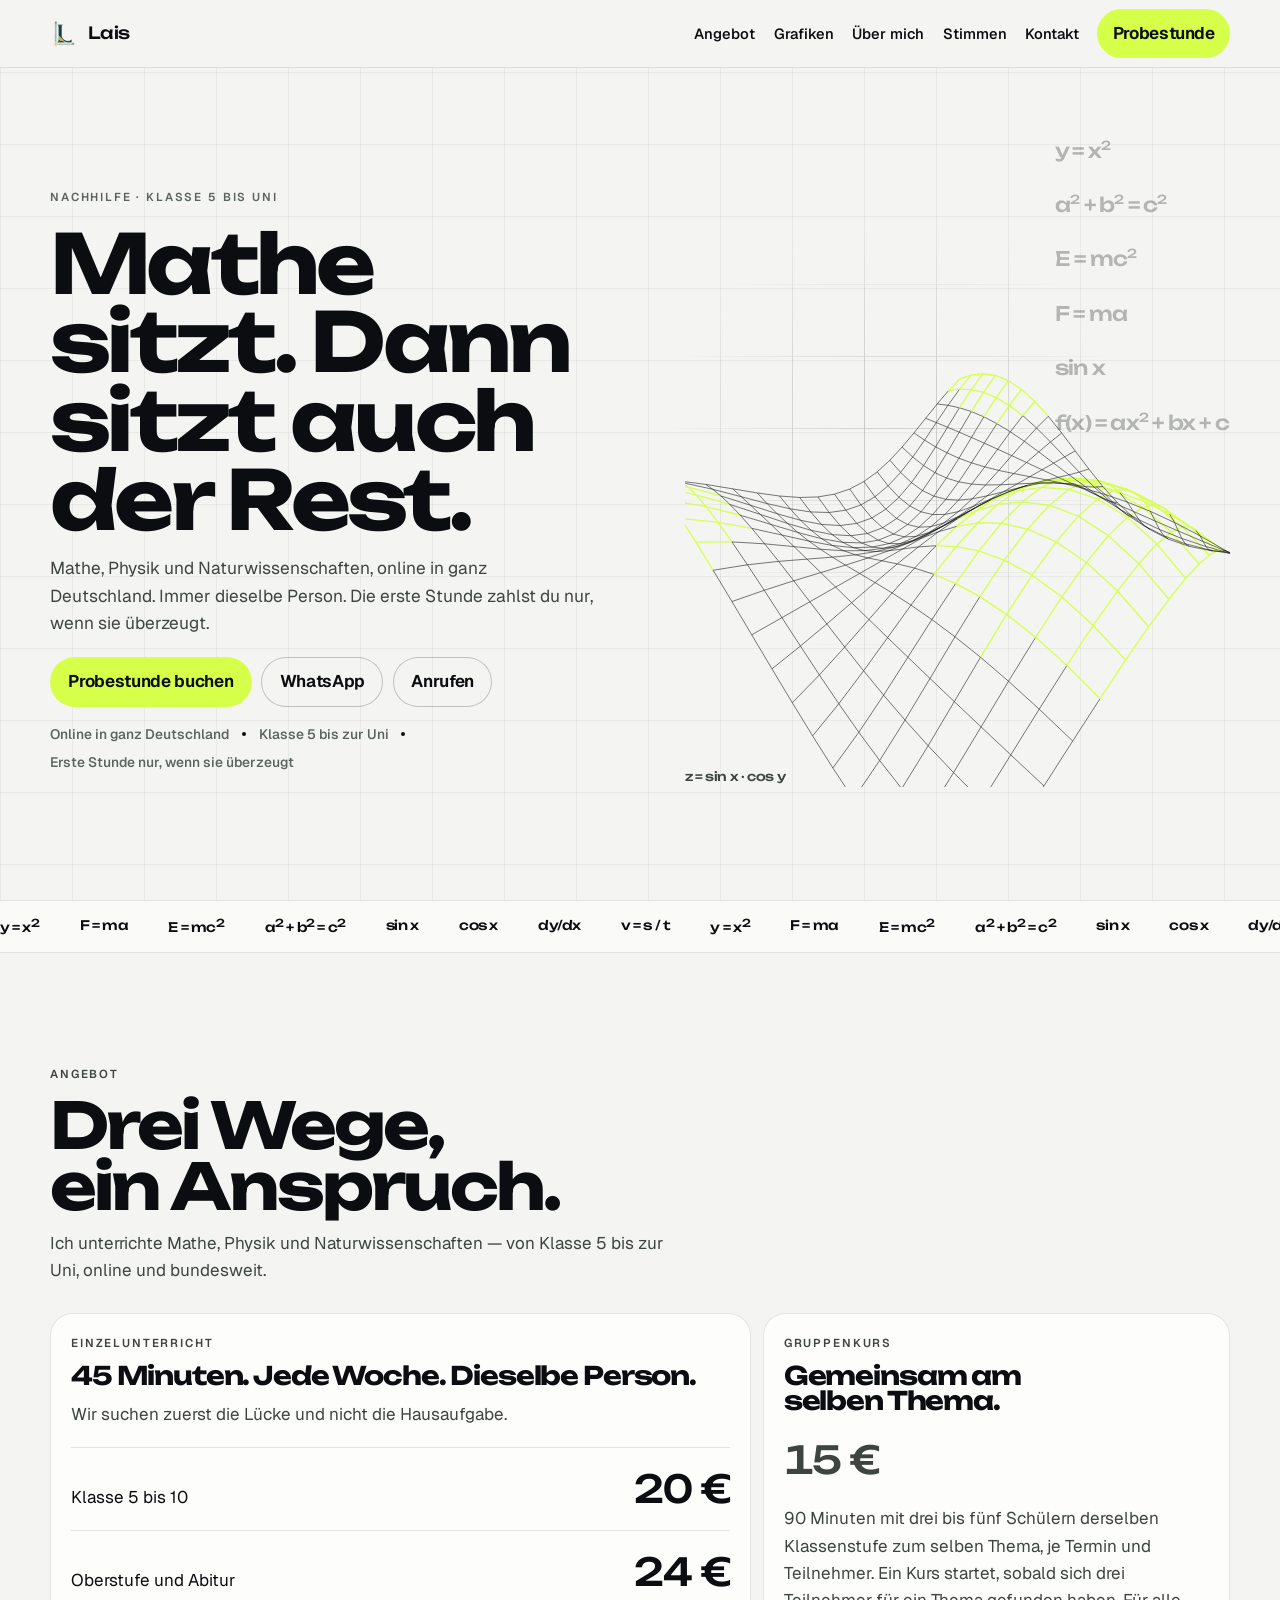
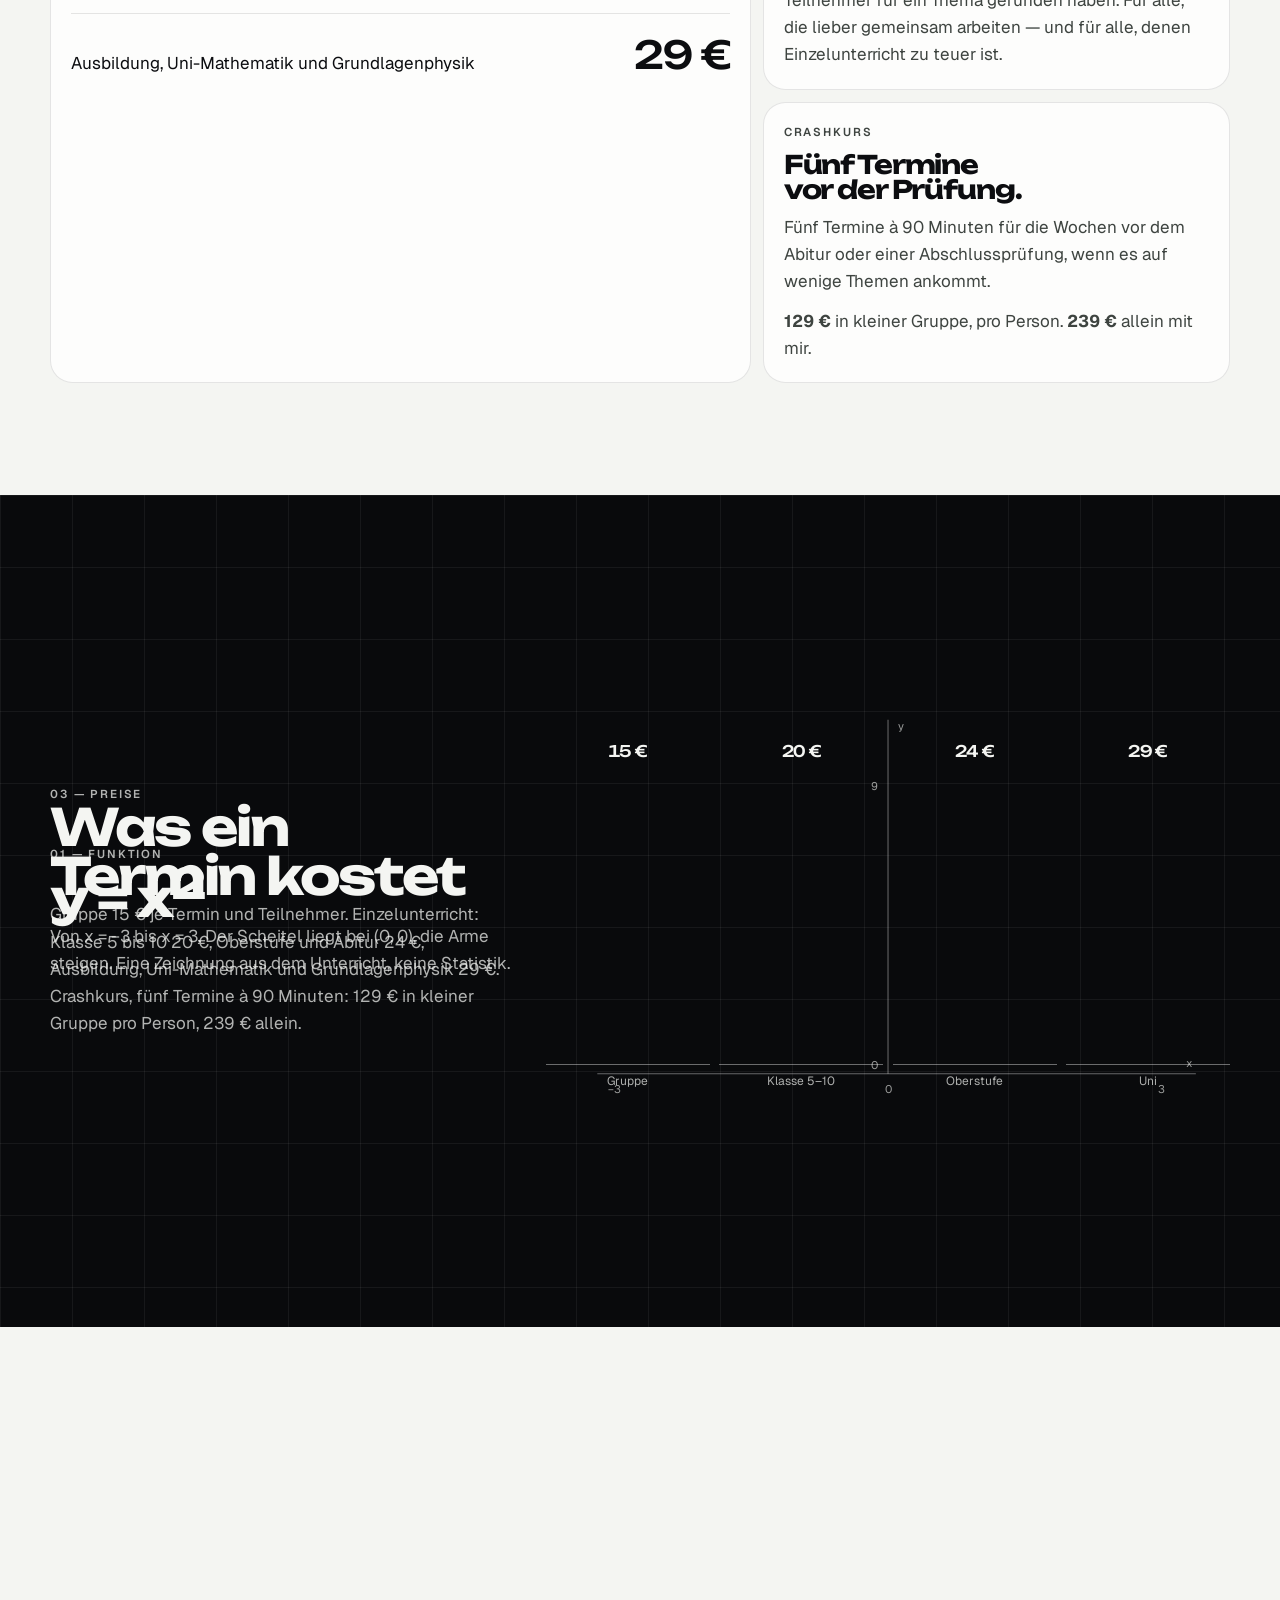
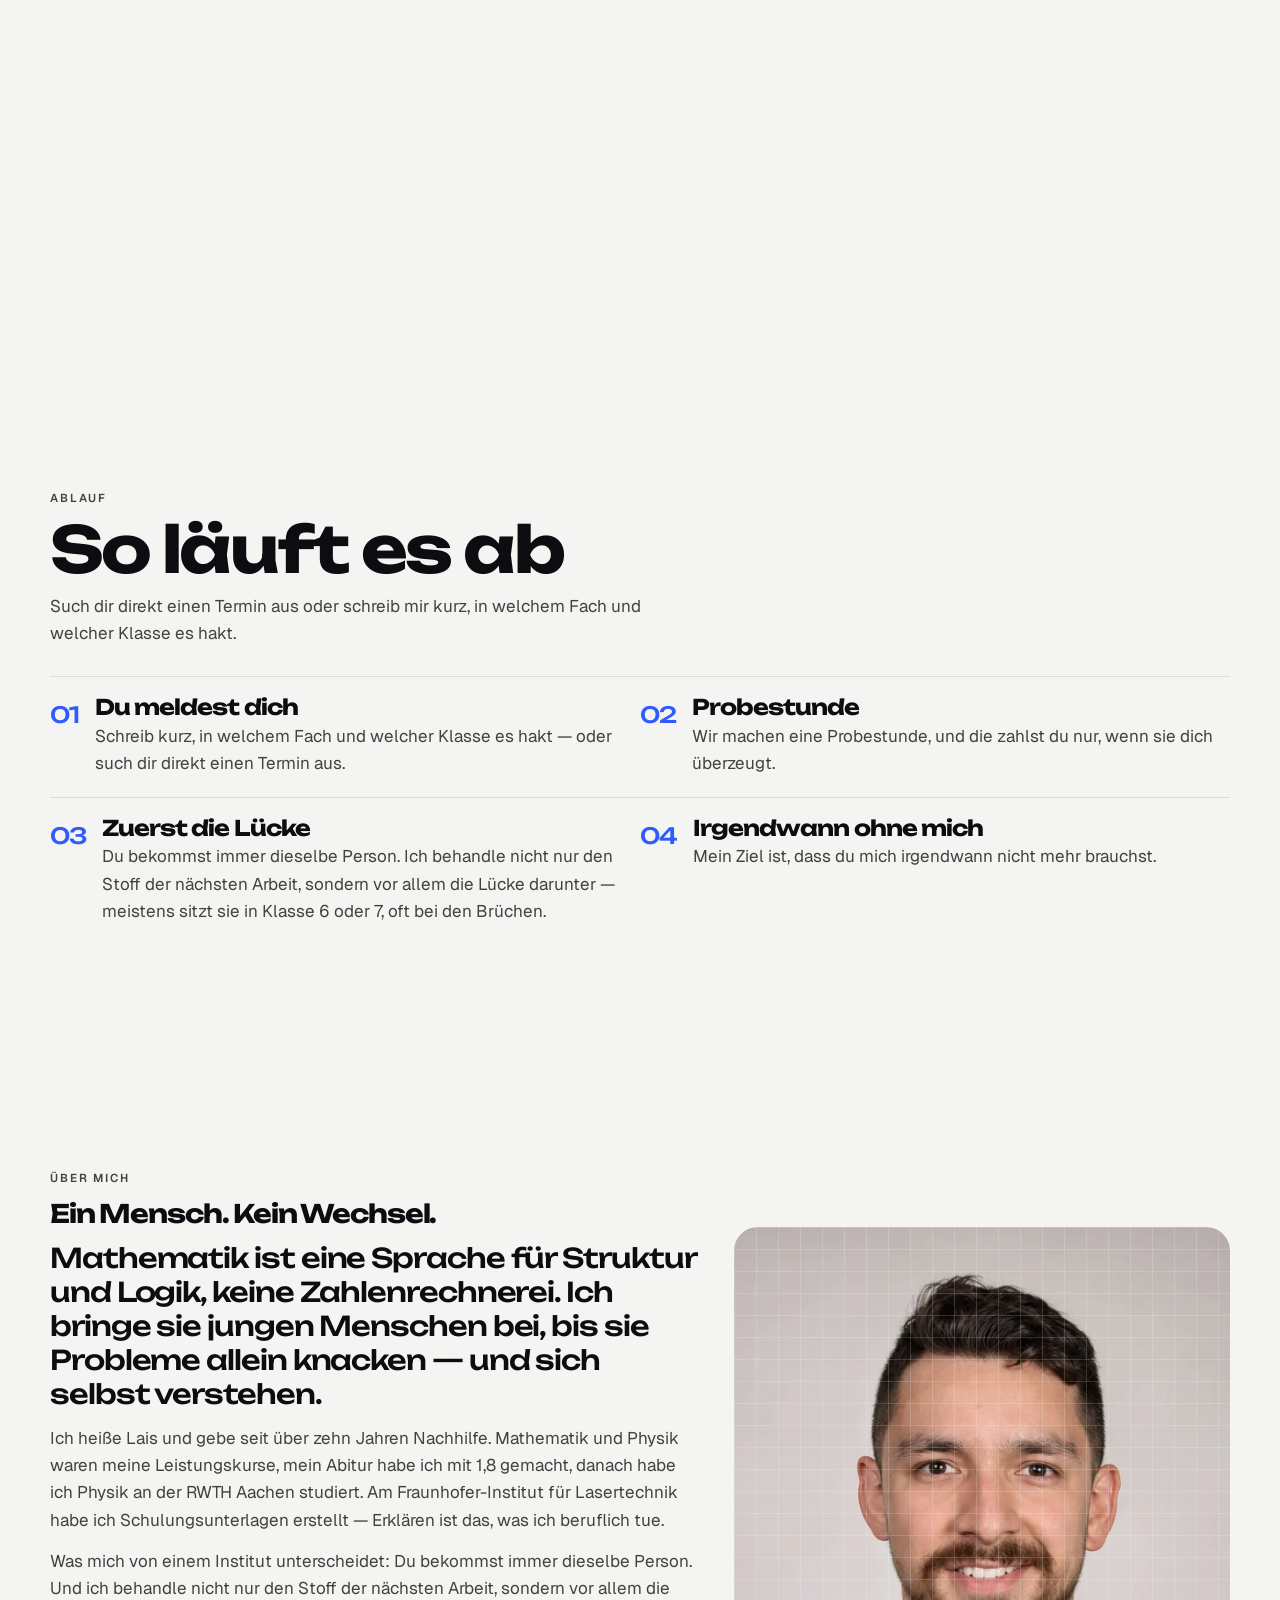
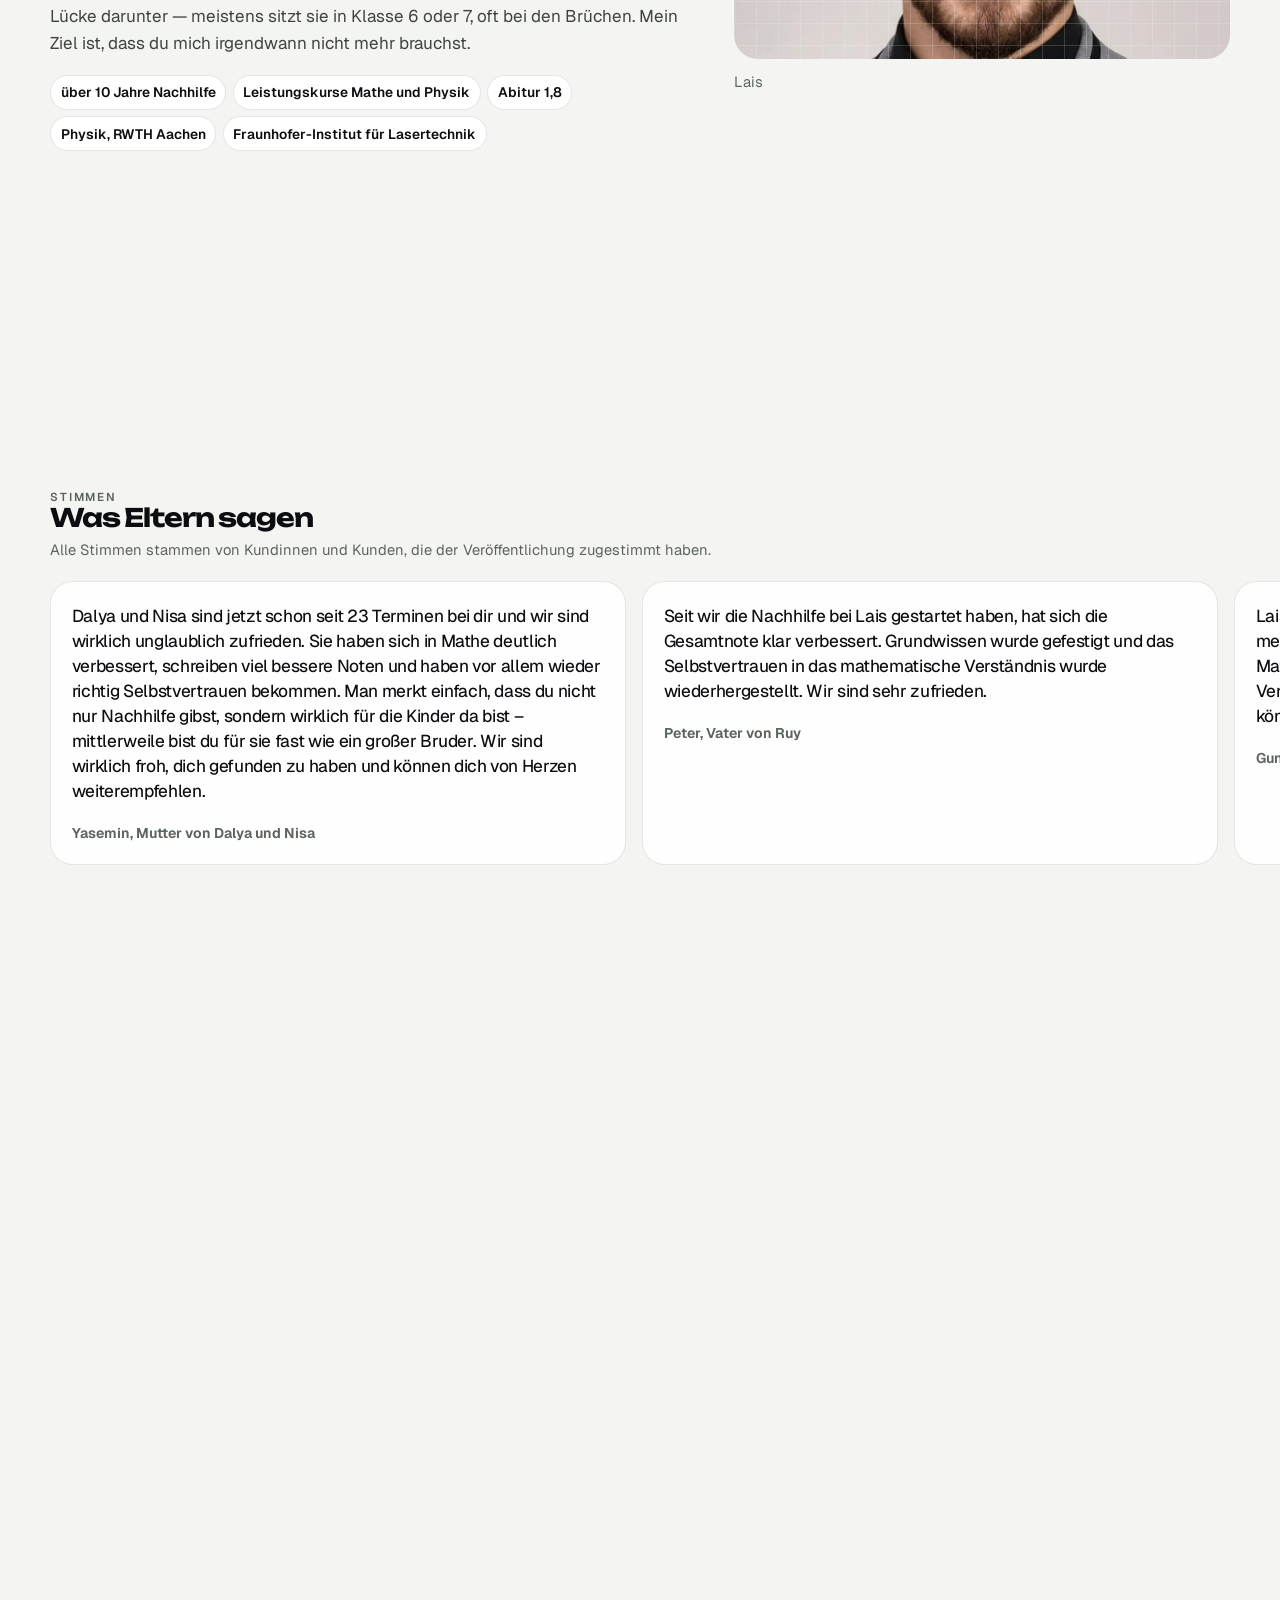
==== commit 45fed4af: "Design v3: Raster, Lime/Blau" ====
--- a/index.html
+++ b/index.html
@@ -13,8 +13,8 @@
   <meta property="og:url" content="https://lais-nachhilfe.pages.dev/">
   <meta property="og:image" content="https://lais-nachhilfe.pages.dev/img/lais-portrait.jpg">
   <meta property="og:locale" content="de_DE">
-  <meta name="theme-color" content="#1C1848">
-  <link rel="preload" href="fonts/bricolage-800.woff2" as="font" type="font/woff2" crossorigin>
+  <meta name="theme-color" content="#0C0D10">
+  <link rel="preload" href="fonts/unbounded-500.woff2" as="font" type="font/woff2" crossorigin>
   <link rel="stylesheet" href="styles.css">
   <script type="application/ld+json">
     {
@@ -43,160 +43,178 @@
       </button>
       <nav id="navigation" class="nav__links" data-nav-panel aria-label="Seite">
         <a href="#angebot">Angebot</a>
-        <a href="#skizzen">Skizzen</a>
+        <a href="#grafiken">Grafiken</a>
         <a href="#ueber">Über mich</a>
         <a href="#stimmen">Stimmen</a>
         <a href="#kontakt">Kontakt</a>
-        <a class="knopf knopf--marker nav__cta" href="https://calendly.com/laisnadjem/30min" rel="noopener">Probestunde</a>
+        <a class="knopf nav__cta" data-magnet href="https://calendly.com/laisnadjem/30min" rel="noopener">Probestunde</a>
       </nav>
     </div>
   </header>
 
   <main id="inhalt">
     <section class="hero" id="oben" aria-labelledby="hero-titel">
-      <canvas class="hero__feld" data-rolle="formeln" aria-hidden="true"></canvas>
+      <div class="hero__spot" aria-hidden="true"></div>
+      <ul class="formeln" aria-hidden="true">
+        <li>y = x<sup>2</sup></li>
+        <li>a<sup>2</sup> + b<sup>2</sup> = c<sup>2</sup></li>
+        <li>E = mc<sup>2</sup></li>
+        <li>F = ma</li>
+        <li>sin x</li>
+        <li>f(x) = ax<sup>2</sup> + bx + c</li>
+      </ul>
       <div class="hero__innen">
         <div class="hero__text">
-          <p class="aufkleber">Online in ganz Deutschland</p>
-          <h1 id="hero-titel" class="hero__titel">Mathe sitzt. Dann sitzt auch <span class="marker">der Rest.</span></h1>
-          <p class="hero__notiz hand">Erst die Lücke. Dann die Hausaufgabe.</p>
-          <p class="hero__lead">Mathe, Physik und Naturwissenschaften, von Klasse 5 bis zur Uni. Immer dieselbe Person. Die erste Stunde zahlst du nur, wenn sie überzeugt.</p>
+          <p class="kicker">Nachhilfe · Klasse 5 bis Uni</p>
+          <h1 id="hero-titel" class="hero__titel">Mathe sitzt. Dann sitzt auch der Rest.</h1>
+          <p class="hero__lead">Mathe, Physik und Naturwissenschaften, online in ganz Deutschland. Immer dieselbe Person. Die erste Stunde zahlst du nur, wenn sie überzeugt.</p>
+        </div>
+        <div class="hero__visual">
+          <canvas class="hero__feld" data-rolle="flaeche" aria-hidden="true"></canvas>
+          <p class="formel-label">z = sin x · cos y</p>
+        </div>
+        <div class="hero__actions">
           <div class="knopfzeile">
-            <a class="knopf" href="https://calendly.com/laisnadjem/30min" rel="noopener">Probestunde buchen</a>
-            <a class="knopf knopf--linie" href="https://wa.me/4915756829088?text=Hallo%20Lais%2C%20ich%20interessiere%20mich%20f%C3%BCr%20eine%20Probestunde." rel="noopener">WhatsApp</a>
-            <a class="knopf knopf--linie" href="tel:+4915756829088">Anrufen</a>
-          </div>
-        </div>
-        <div class="hero__grafik" aria-hidden="true">
-          <svg viewBox="0 0 640 460">
-            <path class="strich" pathLength="1" d="M40 80 H600" />
-            <path class="strich" pathLength="1" d="M70 40 V420" />
-            <path class="flaeche" d="M110 70 Q 320 400 540 70 Z" />
-            <path class="strich strich--blau" pathLength="1" d="M110 70 Q 320 400 540 70" />
-            <path class="strich strich--koralle" pathLength="1" d="M160 210 L 470 300" />
-            <circle cx="300" cy="330" r="8" fill="#FF4D3A" />
-            <text x="320" y="300" fill="#1C1848" font-family="Shantell Sans, cursive" font-size="28">y = x²</text>
-          </svg>
-        </div>
-      </div>
-    </section>
-
-    <section class="faecher" aria-label="Fächer">
-      <div class="rahmen">
-        <p>Ich unterrichte</p>
-        <ul>
-          <li>Mathe</li>
-          <li>Physik</li>
-          <li>Naturwissenschaften</li>
-        </ul>
-        <p>von Klasse 5 bis zur Uni, online und bundesweit.</p>
-      </div>
-    </section>
+            <a class="knopf" data-magnet href="https://calendly.com/laisnadjem/30min" rel="noopener">Probestunde buchen</a>
+            <a class="knopf knopf--ghost" data-magnet href="https://wa.me/4915756829088?text=Hallo%20Lais%2C%20ich%20interessiere%20mich%20f%C3%BCr%20eine%20Probestunde." rel="noopener">WhatsApp</a>
+            <a class="knopf knopf--ghost" data-magnet href="tel:+4915756829088">Anrufen</a>
+          </div>
+          <ul class="meta-row">
+            <li>Online in ganz Deutschland</li>
+            <li>Klasse 5 bis zur Uni</li>
+            <li>Erste Stunde nur, wenn sie überzeugt</li>
+          </ul>
+        </div>
+      </div>
+    </section>
+
+    <div class="laufband" aria-hidden="true">
+      <div class="laufband__spur">
+        <span>y = x<sup>2</sup></span><span>F = ma</span><span>E = mc<sup>2</sup></span><span>a<sup>2</sup> + b<sup>2</sup> = c<sup>2</sup></span><span>sin x</span><span>cos x</span><span>dy/dx</span><span>v = s / t</span>
+        <span>y = x<sup>2</sup></span><span>F = ma</span><span>E = mc<sup>2</sup></span><span>a<sup>2</sup> + b<sup>2</sup> = c<sup>2</sup></span><span>sin x</span><span>cos x</span><span>dy/dx</span><span>v = s / t</span>
+      </div>
+    </div>
 
     <section class="angebot" id="angebot" aria-labelledby="angebot-titel">
       <div class="rahmen">
         <div class="kopf">
-          <h2 id="angebot-titel">Woran wir arbeiten</h2>
+          <p class="kicker">Angebot</p>
+          <h2 id="angebot-titel">Drei Wege, ein Anspruch.</h2>
           <p>Ich unterrichte Mathe, Physik und Naturwissenschaften — von Klasse 5 bis zur Uni, online und bundesweit.</p>
         </div>
-        <div class="angebot__raster">
-          <article class="fach fach--gross">
-            <p class="hand">jede Woche dieselbe Person</p>
-            <h3>Einzelunterricht</h3>
-            <p>45 Minuten, wöchentlich, immer dieselbe Person. Wir suchen zuerst die Lücke und nicht die Hausaufgabe.</p>
-            <ul class="preislinie">
+        <div class="bento">
+          <article class="zelle zelle--haupt">
+            <p class="kicker">Einzelunterricht</p>
+            <h3>45 Minuten. Jede Woche. Dieselbe Person.</h3>
+            <p>Wir suchen zuerst die Lücke und nicht die Hausaufgabe.</p>
+            <ul class="preisgrid">
               <li><span>Klasse 5 bis 10</span><strong>20&nbsp;€</strong></li>
               <li><span>Oberstufe und Abitur</span><strong>24&nbsp;€</strong></li>
               <li><span>Ausbildung, Uni-Mathematik und Grundlagenphysik</span><strong>29&nbsp;€</strong></li>
             </ul>
           </article>
-          <article class="fach">
-            <p class="hand">gemeinsam am selben Thema</p>
-            <h3>Gruppenkurs</h3>
-            <p>90 Minuten mit drei bis fünf Schülern derselben Klassenstufe zum selben Thema. Ein Kurs startet, sobald sich drei Teilnehmer für ein Thema gefunden haben. Für alle, die lieber gemeinsam arbeiten — und für alle, denen Einzelunterricht zu teuer ist.</p>
-            <p class="sticker">15&nbsp;€ je Termin und Teilnehmer</p>
+          <article class="zelle">
+            <p class="kicker">Gruppenkurs</p>
+            <h3>Gemeinsam am selben Thema.</h3>
+            <p class="betrag">15&nbsp;€</p>
+            <p>90 Minuten mit drei bis fünf Schülern derselben Klassenstufe zum selben Thema, je Termin und Teilnehmer. Ein Kurs startet, sobald sich drei Teilnehmer für ein Thema gefunden haben. Für alle, die lieber gemeinsam arbeiten — und für alle, denen Einzelunterricht zu teuer ist.</p>
           </article>
-          <article class="fach fach--crash">
-            <p class="hand">kurz vor dem Abschluss</p>
-            <h3>Crashkurs</h3>
+          <article class="zelle">
+            <p class="kicker">Crashkurs</p>
+            <h3>Fünf Termine vor der Prüfung.</h3>
             <p>Fünf Termine à 90 Minuten für die Wochen vor dem Abitur oder einer Abschlussprüfung, wenn es auf wenige Themen ankommt.</p>
-            <p class="sticker">Kleine Gruppe 129&nbsp;€ · allein 239&nbsp;€</p>
+            <p><strong>129&nbsp;€</strong> in kleiner Gruppe, pro Person. <strong>239&nbsp;€</strong> allein mit mir.</p>
           </article>
         </div>
       </div>
     </section>
 
-    <section class="skizzen" id="skizzen" aria-labelledby="skizzen-titel">
-      <div class="rahmen skizzen__buehne" data-buehne>
-        <div class="kopf">
-          <h2 id="skizzen-titel">Mitzeichnen, nicht auswendig</h2>
-          <p>Die Kurven sind Skizzen aus dem Unterricht, keine Statistik. Die Balken sind die echten Preise.</p>
-        </div>
-        <div class="skizzen__stapel">
-        <article class="skizze" data-skizze>
-          <p class="hand">Skizze, keine Messwerte</p>
-          <h3>Eine Parabel, wie auf dem Blatt</h3>
-          <svg viewBox="0 0 640 420" aria-hidden="true">
-            <path class="achse" pathLength="1" d="M40 360 H610" />
-            <path class="achse" pathLength="1" d="M70 390 V30" />
-            <path class="kurve" pathLength="1" d="M80 70 Q 320 360 560 70" />
+    <section class="grafiken" id="grafiken" data-grafiken aria-labelledby="grafiken-titel">
+      <div class="grafiken__buehne">
+        <article class="panel" data-panel>
+          <div>
+            <p class="kicker">01 — Funktion</p>
+            <h3 id="grafiken-titel">y = x<sup>2</sup></h3>
+            <p>Von x = −3 bis x = 3. Der Scheitel liegt bei (0, 0), die Arme steigen. Eine Zeichnung aus dem Unterricht, keine Statistik.</p>
+          </div>
+          <svg class="plot" viewBox="0 0 800 520" role="img" aria-label="Graph der Funktion y gleich x Quadrat">
+            <line class="axis" x1="60" y1="450" x2="760" y2="450" />
+            <line class="axis" x1="400" y1="36" x2="400" y2="450" />
+            <path class="kurve" data-fn="para" pathLength="1" />
+            <text class="tick" x="80" y="472" text-anchor="middle">−3</text>
+            <text class="tick" x="400" y="472" text-anchor="middle">0</text>
+            <text class="tick" x="720" y="472" text-anchor="middle">3</text>
+            <text class="tick" x="388" y="118" text-anchor="end">9</text>
+            <text class="tick" x="388" y="444" text-anchor="end">0</text>
+            <text class="tick" x="748" y="442">x</text>
+            <text class="tick" x="412" y="48">y</text>
           </svg>
-          <p class="hinweis">y = x². So sieht eine Funktion aus, wenn man sie wirklich zeichnet.</p>
         </article>
-        <article class="skizze" data-skizze>
-          <p class="hand">Skizze, keine Messwerte</p>
-          <h3>Eine Schwingung aus der Physik</h3>
-          <svg viewBox="0 0 640 400" aria-hidden="true">
-            <path class="achse" pathLength="1" d="M30 200 H620" />
-            <path class="kurve kurve--koralle" pathLength="1" d="M36 200 C 70 80, 110 80, 150 200 S 230 320, 270 200 S 350 80, 390 200 S 470 320, 510 200 S 580 90, 610 200" />
+        <article class="panel" data-panel>
+          <div>
+            <p class="kicker">02 — Schwingung</p>
+            <h3>y = sin x</h3>
+            <p>Zwei Perioden, von 0 bis 4π. Die Nulllinie liegt in der Mitte, die Amplitude ist 1. Illustration, kein Messergebnis.</p>
+          </div>
+          <svg class="plot" viewBox="0 0 800 520" role="img" aria-label="Graph der Funktion y gleich Sinus x">
+            <line class="axis" x1="60" y1="260" x2="760" y2="260" />
+            <line class="axis" x1="80" y1="40" x2="80" y2="470" />
+            <path class="kurve" data-fn="sine" pathLength="1" />
+            <text class="tick" x="68" y="116" text-anchor="end">1</text>
+            <text class="tick" x="68" y="264" text-anchor="end">0</text>
+            <text class="tick" x="68" y="416" text-anchor="end">−1</text>
+            <text class="tick" x="80" y="492" text-anchor="middle">0</text>
+            <text class="tick" x="400" y="492" text-anchor="middle">2π</text>
+            <text class="tick" x="720" y="492" text-anchor="middle">4π</text>
           </svg>
-          <p class="hinweis">Eine Sinuskurve. Illustration, kein Messergebnis.</p>
         </article>
-        <article class="skizze" data-skizze>
-          <p class="hand">echte Preise, je Termin</p>
-          <h3>Was ein Termin kostet</h3>
-          <div class="balkenreihe" role="img" aria-label="15 Euro Gruppe, 20 Euro Klasse 5 bis 10, 24 Euro Oberstufe, 29 Euro Uni">
-            <div class="balken" style="--anteil: 0.52"><span>15&nbsp;€</span><i></i><b>Gruppe</b></div>
-            <div class="balken" style="--anteil: 0.69"><span>20&nbsp;€</span><i></i><b>Klasse 5–10</b></div>
-            <div class="balken" style="--anteil: 0.83"><span>24&nbsp;€</span><i></i><b>Oberstufe</b></div>
-            <div class="balken" style="--anteil: 1"><span>29&nbsp;€</span><i></i><b>Uni</b></div>
-          </div>
-          <p class="hinweis">Gruppe: 15&nbsp;€ je Termin und Teilnehmer. Einzelunterricht: Klasse 5 bis 10 20&nbsp;€, Oberstufe und Abitur 24&nbsp;€, Ausbildung, Uni-Mathematik und Grundlagenphysik 29&nbsp;€. Der Crashkurs ist ein Paket: fünf Termine à 90 Minuten, 129&nbsp;€ in kleiner Gruppe pro Person, 239&nbsp;€ allein.</p>
+        <article class="panel" data-panel>
+          <div>
+            <p class="kicker">03 — Preise</p>
+            <h3>Was ein Termin kostet</h3>
+            <p>Gruppe 15&nbsp;€ je Termin und Teilnehmer. Einzelunterricht: Klasse 5 bis 10 20&nbsp;€, Oberstufe und Abitur 24&nbsp;€, Ausbildung, Uni-Mathematik und Grundlagenphysik 29&nbsp;€. Crashkurs, fünf Termine à 90 Minuten: 129&nbsp;€ in kleiner Gruppe pro Person, 239&nbsp;€ allein.</p>
+          </div>
+          <div class="bars" role="img" aria-label="15 Euro Gruppe, 20 Euro Klasse 5 bis 10, 24 Euro Oberstufe, 29 Euro Uni">
+            <div class="bar"><b>15&nbsp;€</b><div class="bar__plot"><i style="--anteil: 0.517"></i></div><span>Gruppe</span></div>
+            <div class="bar"><b>20&nbsp;€</b><div class="bar__plot"><i style="--anteil: 0.690"></i></div><span>Klasse 5–10</span></div>
+            <div class="bar"><b>24&nbsp;€</b><div class="bar__plot"><i style="--anteil: 0.828"></i></div><span>Oberstufe</span></div>
+            <div class="bar"><b>29&nbsp;€</b><div class="bar__plot"><i style="--anteil: 1"></i></div><span>Uni</span></div>
+          </div>
         </article>
-        </div>
       </div>
     </section>
 
     <section class="ablauf" id="ablauf" aria-labelledby="ablauf-titel">
       <div class="rahmen">
         <div class="kopf">
+          <p class="kicker">Ablauf</p>
           <h2 id="ablauf-titel">So läuft es ab</h2>
           <p>Such dir direkt einen Termin aus oder schreib mir kurz, in welchem Fach und welcher Klasse es hakt.</p>
         </div>
         <ol class="spur">
           <li>
-            <span class="spur__nr">1</span>
+            <span class="spur__nr">01</span>
             <div>
               <h3>Du meldest dich</h3>
               <p>Schreib kurz, in welchem Fach und welcher Klasse es hakt — oder such dir direkt einen Termin aus.</p>
             </div>
           </li>
           <li>
-            <span class="spur__nr">2</span>
+            <span class="spur__nr">02</span>
             <div>
               <h3>Probestunde</h3>
               <p>Wir machen eine Probestunde, und die zahlst du nur, wenn sie dich überzeugt.</p>
             </div>
           </li>
           <li>
-            <span class="spur__nr">3</span>
+            <span class="spur__nr">03</span>
             <div>
               <h3>Zuerst die Lücke</h3>
               <p>Du bekommst immer dieselbe Person. Ich behandle nicht nur den Stoff der nächsten Arbeit, sondern vor allem die Lücke darunter — meistens sitzt sie in Klasse 6 oder 7, oft bei den Brüchen.</p>
             </div>
           </li>
           <li>
-            <span class="spur__nr">4</span>
+            <span class="spur__nr">04</span>
             <div>
               <h3>Irgendwann ohne mich</h3>
               <p>Mein Ziel ist, dass du mich irgendwann nicht mehr brauchst.</p>
@@ -213,10 +231,11 @@
             <source srcset="img/lais-portrait.webp" type="image/webp">
             <img src="img/lais-portrait.jpg" alt="Lais" width="1000" height="871">
           </picture>
-          <figcaption class="hand">Lais. Dieselbe Person, jede Stunde.</figcaption>
+          <figcaption>Lais</figcaption>
         </figure>
         <div class="ueber__texte">
-          <h2 id="ueber-titel">Über mich</h2>
+          <p class="kicker">Über mich</p>
+          <h2 id="ueber-titel">Ein Mensch. Kein Wechsel.</h2>
           <p class="leitsatz">Mathematik ist eine Sprache für Struktur und Logik, keine Zahlenrechnerei. Ich bringe sie jungen Menschen bei, bis sie Probleme allein knacken — und sich selbst verstehen.</p>
           <p>Ich heiße Lais und gebe seit über zehn Jahren Nachhilfe. Mathematik und Physik waren meine Leistungskurse, mein Abitur habe ich mit 1,8 gemacht, danach habe ich Physik an der RWTH Aachen studiert. Am Fraunhofer-Institut für Lasertechnik habe ich Schulungsunterlagen erstellt — Erklären ist das, was ich beruflich tue.</p>
           <p>Was mich von einem Institut unterscheidet: Du bekommst immer dieselbe Person. Und ich behandle nicht nur den Stoff der nächsten Arbeit, sondern vor allem die Lücke darunter — meistens sitzt sie in Klasse 6 oder 7, oft bei den Brüchen. Mein Ziel ist, dass du mich irgendwann nicht mehr brauchst.</p>
@@ -231,9 +250,9 @@
       </div>
     </section>
 
-    <!-- Stimmen: echte, freigegebene Kundenstimmen. Zitat wörtlich. -->
     <section class="stimmen" id="stimmen" data-stimmen aria-labelledby="stimmen-titel">
       <div class="stimmen__kopf rahmen">
+        <p class="kicker">Stimmen</p>
         <h2 id="stimmen-titel">Was Eltern sagen</h2>
         <p class="stimmen__quelle">Alle Stimmen stammen von Kundinnen und Kunden, die der Veröffentlichung zugestimmt haben.</p>
       </div>
@@ -262,8 +281,8 @@
     <section class="fragen" id="fragen" aria-labelledby="fragen-titel">
       <div class="rahmen">
         <div class="kopf">
+          <p class="kicker">Fragen</p>
           <h2 id="fragen-titel">Kurz und klar</h2>
-          <p>Dieselben Angaben wie im Angebot, nur leichter zu finden.</p>
         </div>
         <div class="faq">
           <details>
@@ -300,16 +319,17 @@
 
     <section class="kontakt" id="kontakt" aria-labelledby="kontakt-titel">
       <div class="rahmen">
+        <p class="kicker">Kontakt</p>
         <h2 id="kontakt-titel">Sag kurz, wo es hakt.</h2>
         <p class="lead">Such dir direkt einen Termin aus oder schreib mir kurz, in welchem Fach und welcher Klasse es hakt. Wir machen eine Probestunde, und die zahlst du nur, wenn sie dich überzeugt.</p>
         <p><a class="ruf" href="tel:+4915756829088">+49&nbsp;157&nbsp;56829088</a></p>
         <div class="knopfzeile">
-          <a class="knopf" href="https://calendly.com/laisnadjem/30min" rel="noopener">Probestunde buchen</a>
-          <a class="knopf knopf--linie" href="https://wa.me/4915756829088?text=Hallo%20Lais%2C%20ich%20interessiere%20mich%20f%C3%BCr%20eine%20Probestunde." rel="noopener">WhatsApp</a>
+          <a class="knopf" data-magnet href="https://calendly.com/laisnadjem/30min" rel="noopener">Probestunde buchen</a>
+          <a class="knopf knopf--ghost" data-magnet href="https://wa.me/4915756829088?text=Hallo%20Lais%2C%20ich%20interessiere%20mich%20f%C3%BCr%20eine%20Probestunde." rel="noopener">WhatsApp</a>
         </div>
         <div class="kontakt__wege">
           <a href="mailto:laisnadjem@gmail.com">laisnadjem@gmail.com</a>
-          <a href="https://wa.me/4915756829088" rel="noopener">WhatsApp +49&nbsp;157&nbsp;56829088</a>
+          <a href="https://wa.me/4915756829088" rel="noopener">WhatsApp</a>
           <a href="tel:+4915756829088">Anrufen</a>
         </div>
         <p class="lead kontakt__ort">Unterricht findet online statt, in ganz Deutschland.</p>
--- a/styles.css
+++ b/styles.css
@@ -1,82 +1,40 @@
 @font-face {
-  font-family: "Bricolage Grotesque";
+  font-family: Unbounded;
   font-style: normal;
-  font-weight: 600;
+  font-weight: 500;
   font-display: swap;
-  src: url("fonts/bricolage-600.woff2") format("woff2");
+  src: url("fonts/unbounded-500.woff2") format("woff2");
 }
 
 @font-face {
-  font-family: "Bricolage Grotesque";
+  font-family: Unbounded;
   font-style: normal;
   font-weight: 700;
   font-display: swap;
-  src: url("fonts/bricolage-700.woff2") format("woff2");
+  src: url("fonts/unbounded-700.woff2") format("woff2");
 }
 
 @font-face {
-  font-family: "Bricolage Grotesque";
+  font-family: Geist;
   font-style: normal;
-  font-weight: 800;
+  font-weight: 100 900;
   font-display: swap;
-  src: url("fonts/bricolage-800.woff2") format("woff2");
-}
-
-@font-face {
-  font-family: Outfit;
-  font-style: normal;
-  font-weight: 400;
-  font-display: swap;
-  src: url("fonts/outfit-400.woff2") format("woff2");
-}
-
-@font-face {
-  font-family: Outfit;
-  font-style: normal;
-  font-weight: 500;
-  font-display: swap;
-  src: url("fonts/outfit-500.woff2") format("woff2");
-}
-
-@font-face {
-  font-family: Outfit;
-  font-style: normal;
-  font-weight: 700;
-  font-display: swap;
-  src: url("fonts/outfit-700.woff2") format("woff2");
-}
-
-@font-face {
-  font-family: "Shantell Sans";
-  font-style: normal;
-  font-weight: 500;
-  font-display: swap;
-  src: url("fonts/shantell-500.woff2") format("woff2");
-}
-
-@font-face {
-  font-family: "Shantell Sans";
-  font-style: normal;
-  font-weight: 700;
-  font-display: swap;
-  src: url("fonts/shantell-700.woff2") format("woff2");
+  src: url("fonts/geist.woff2") format("woff2");
 }
 
 :root {
-  --tinte: #1c1848;
-  --tinte-weich: #3c3766;
-  --papier: #f4efe4;
-  --blatt: #fffdf8;
-  --marker: #ffe14a;
-  --koralle: #ff4d3a;
-  --blau: #2a45f5;
-  --minze: #b6f2cf;
-  --linie: rgba(28, 24, 72, 0.14);
-  --nav: 4.5rem;
-  --spalte: min(1120px, calc(100% - 1.4rem));
-  --titel: "Bricolage Grotesque", "Arial Narrow", sans-serif;
-  --text: Outfit, "Segoe UI", sans-serif;
-  --hand: "Shantell Sans", "Segoe Print", cursive;
+  --ink: #0c0d10;
+  --paper: #f4f5f2;
+  --white: #ffffff;
+  --muted: #3e4440;
+  --faint: #5c645e;
+  --line: rgba(12, 13, 16, 0.1);
+  --lime: #d6ff4a;
+  --blue: #2f5bff;
+  --nav: 4.25rem;
+  --spalte: min(1180px, calc(100% - 2rem));
+  --titel: Unbounded, "Arial Narrow", sans-serif;
+  --text: Geist, "Segoe UI", sans-serif;
   color-scheme: light;
 }
 
@@ -90,33 +48,38 @@
   margin: 0;
   padding-top: var(--nav);
   overflow-x: clip;
-  background: var(--papier);
-  color: var(--tinte);
+  color: var(--ink);
   font-family: var(--text);
   font-size: 1.0625rem;
   line-height: 1.6;
-}
-
-img, svg, canvas { max-width: 100%; }
+  background-color: var(--paper);
+  background-image:
+    linear-gradient(rgba(12, 13, 16, 0.05) 1px, transparent 1px),
+    linear-gradient(90deg, rgba(12, 13, 16, 0.05) 1px, transparent 1px);
+  background-size: 72px 72px;
+  background-attachment: fixed;
+}
+
+img, svg, canvas { max-width: 100%; display: block; }
 
 h1, h2, h3, p { margin: 0; }
 
 h1, h2, h3 {
   font-family: var(--titel);
-  font-weight: 800;
+  font-weight: 700;
   letter-spacing: -0.045em;
-  line-height: 0.92;
+  line-height: 0.96;
   text-wrap: balance;
 }
 
-a { color: var(--blau); }
+a { color: inherit; }
 
 :focus-visible {
-  outline: 3px solid var(--koralle);
+  outline: 2px solid var(--blue);
   outline-offset: 3px;
 }
 
-::selection { background: var(--marker); color: var(--tinte); }
+::selection { background: var(--lime); color: var(--ink); }
 
 .sr-only {
   position: absolute;
@@ -132,37 +95,26 @@
 
 .sprunglink {
   position: absolute;
-  left: 0.8rem;
+  left: 1rem;
   top: -6rem;
   z-index: 80;
-  padding: 0.6rem 0.9rem;
-  background: var(--tinte);
-  color: var(--blatt);
+  padding: 0.55rem 0.8rem;
+  background: var(--ink);
+  color: var(--paper);
   text-decoration: none;
 }
 
-.sprunglink:focus-visible { top: 0.6rem; }
-
-.rahmen {
-  width: var(--spalte);
-  margin-inline: auto;
-}
-
-.hand {
-  font-family: var(--hand);
-  font-weight: 700;
-  letter-spacing: 0;
-  line-height: 1.25;
-}
-
-.marker {
-  background-image: linear-gradient(var(--marker), var(--marker));
-  background-repeat: no-repeat;
-  background-position: 0 86%;
-  background-size: 100% 0.34em;
-}
-
-/* Navigation */
+.sprunglink:focus-visible { top: 0.7rem; }
+
+.rahmen { width: var(--spalte); margin-inline: auto; }
+
+.kicker {
+  font-size: 0.72rem;
+  font-weight: 600;
+  letter-spacing: 0.16em;
+  text-transform: uppercase;
+  color: var(--faint);
+}
 
 .nav {
   position: fixed;
@@ -171,14 +123,14 @@
   left: 0;
   right: 0;
   height: var(--nav);
-  background: var(--papier);
-  border-bottom: 3px solid var(--tinte);
+  background: var(--paper);
+  border-bottom: 1px solid var(--line);
 }
 
 .nav__innen {
   display: flex;
   align-items: center;
-  gap: 0.8rem;
+  gap: 1rem;
   width: var(--spalte);
   height: 100%;
   margin-inline: auto;
@@ -187,44 +139,42 @@
 .marke {
   display: flex;
   align-items: center;
-  gap: 0.45rem;
-  color: var(--tinte);
+  gap: 0.55rem;
   text-decoration: none;
 }
 
-.logo { width: auto; height: 2.4rem; }
+.logo { width: auto; height: 2.15rem; }
 
 .wortmarke {
   font-family: var(--titel);
-  font-size: 1.45rem;
-  font-weight: 800;
-  letter-spacing: -0.05em;
-  line-height: 1;
+  font-size: 1.05rem;
+  font-weight: 500;
+  letter-spacing: -0.04em;
 }
 
 .nav__links {
   display: flex;
   align-items: center;
-  gap: 0.15rem 0.9rem;
+  gap: 1.15rem;
+  margin-left: auto;
 }
 
 .nav__links a:not(.knopf) {
-  color: var(--tinte);
-  font-size: 0.95rem;
-  font-weight: 700;
+  font-size: 0.92rem;
+  font-weight: 550;
   text-decoration: none;
 }
 
-.nav__links a[aria-current="true"] { box-shadow: inset 0 -0.35rem 0 var(--marker); }
+.nav__links a[aria-current="true"] { box-shadow: inset 0 -1px 0 var(--ink); }
 
 .nav__schalt {
   display: none;
-  width: 2.8rem;
-  height: 2.8rem;
+  width: 2.6rem;
+  height: 2.6rem;
   margin-left: auto;
-  border: 2px solid var(--tinte);
-  background: var(--marker);
-  box-shadow: 3px 3px 0 var(--tinte);
+  border: 1px solid var(--line);
+  border-radius: 999px;
+  background: var(--white);
   cursor: pointer;
 }
 
@@ -232,57 +182,51 @@
 .nav__balken::before,
 .nav__balken::after {
   display: block;
-  width: 1rem;
-  height: 2px;
+  width: 0.9rem;
+  height: 1.5px;
   margin-inline: auto;
-  background: var(--tinte);
+  background: var(--ink);
 }
 
 .nav__balken { position: relative; }
 .nav__balken::before,
 .nav__balken::after { content: ""; position: absolute; left: 0; }
-.nav__balken::before { top: -6px; }
-.nav__balken::after { top: 6px; }
-
+.nav__balken::before { top: -5px; }
+.nav__balken::after { top: 5px; }
 .nav.is-offen .nav__balken { background: transparent; }
 .nav.is-offen .nav__balken::before { top: 0; transform: rotate(45deg); }
 .nav.is-offen .nav__balken::after { top: 0; transform: rotate(-45deg); }
 
 body.ist-gesperrt { overflow: hidden; }
 
-.knopfzeile { display: flex; flex-wrap: wrap; gap: 0.7rem; }
+.knopfzeile { display: flex; flex-wrap: wrap; gap: 0.6rem; }
 
 .knopf {
   display: inline-flex;
   align-items: center;
   justify-content: center;
-  min-height: 3rem;
-  padding: 0.7rem 1.1rem;
-  border: 2px solid var(--tinte);
-  background: var(--tinte);
-  color: var(--blatt);
-  font-weight: 700;
-  line-height: 1.1;
-  text-align: center;
+  min-height: 2.9rem;
+  padding: 0.7rem 1.15rem;
+  border: 0;
+  border-radius: 999px;
+  background: var(--lime);
+  color: var(--ink);
+  font-weight: 650;
+  letter-spacing: -0.02em;
   text-decoration: none;
-  box-shadow: 4px 4px 0 var(--koralle);
-}
-
-.knopf:hover { transform: translate(-2px, -2px); box-shadow: 6px 6px 0 var(--koralle); }
-
-.knopf--marker {
-  background: var(--marker);
-  color: var(--tinte);
-  box-shadow: 4px 4px 0 var(--tinte);
-}
-
-.knopf--linie {
-  background: var(--blatt);
-  color: var(--tinte);
-  box-shadow: 4px 4px 0 var(--blau);
-}
-
-.nav__cta { margin-left: auto; min-height: 2.6rem; padding-inline: 0.85rem; }
+  transition: transform 0.25s ease, background 0.25s ease;
+}
+
+.knopf:hover { background: #e5ff86; }
+
+.knopf--ghost {
+  background: transparent;
+  box-shadow: inset 0 0 0 1px rgba(12, 13, 16, 0.22);
+}
+
+.knopf--ghost:hover { background: rgba(12, 13, 16, 0.04); }
+
+.nav__cta { min-height: 2.4rem; padding-inline: 0.95rem; }
 
 /* Hero */
 
@@ -291,670 +235,605 @@
   isolation: isolate;
   min-height: calc(100svh - var(--nav));
   overflow: hidden;
-  background-color: var(--papier);
-  background-image:
-    linear-gradient(rgba(28, 24, 72, 0.05) 1px, transparent 1px),
-    linear-gradient(90deg, rgba(28, 24, 72, 0.05) 1px, transparent 1px);
-  background-size: 32px 32px;
-}
-
-.hero__feld {
+}
+
+.hero__spot {
   position: absolute;
   inset: 0;
-  z-index: -1;
-  width: 100%;
-  height: 100%;
+  z-index: 0;
   pointer-events: none;
+  background: radial-gradient(380px circle at var(--mx, 70%) var(--my, 45%), rgba(12, 13, 16, 0.16), transparent 62%);
+  -webkit-mask-image:
+    linear-gradient(#000 1px, transparent 1px),
+    linear-gradient(90deg, #000 1px, transparent 1px);
+  mask-image:
+    linear-gradient(#000 1px, transparent 1px),
+    linear-gradient(90deg, #000 1px, transparent 1px);
+  -webkit-mask-size: 72px 72px;
+  mask-size: 72px 72px;
 }
 
 .hero__innen {
-  display: grid;
-  gap: 1.5rem;
+  position: relative;
+  z-index: 1;
+  display: grid;
+  gap: 2rem;
   align-items: end;
   width: var(--spalte);
   min-height: calc(100svh - var(--nav));
   margin-inline: auto;
-  padding: 1.4rem 0 2.2rem;
-}
-
-.hero__text {
-  position: relative;
-  z-index: 1;
-  display: grid;
+  padding: 2.2rem 0 2.6rem;
+}
+
+.hero__text { display: grid; gap: 1.05rem; justify-items: start; max-width: 38rem; }
+
+.hero__titel {
+  font-size: clamp(2.7rem, 6.4vw, 5.5rem);
+  max-width: 11ch;
+}
+
+.hero__lead { max-width: 34rem; color: var(--muted); font-size: 1.08rem; }
+
+.meta-row {
+  display: flex;
+  flex-wrap: wrap;
+  gap: 0.4rem 0.8rem;
+  margin: 0;
+  padding: 0;
+  list-style: none;
+  color: var(--faint);
+  font-size: 0.86rem;
+  font-weight: 550;
+}
+
+.meta-row li { display: flex; align-items: center; gap: 0.8rem; }
+.meta-row li:not(:last-child)::after {
+  content: "";
+  width: 4px;
+  height: 4px;
+  border-radius: 50%;
+  background: var(--ink);
+}
+
+.hero__visual { position: relative; height: 17rem; }
+.hero__actions { display: grid; gap: 1rem; justify-items: start; }
+
+.hero__feld {
+  position: absolute;
+  inset: 0;
+  width: 100%;
+  height: 100%;
+}
+
+.formel-label {
+  position: absolute;
+  left: 0;
+  bottom: 0;
+  margin: 0;
+  font-family: var(--titel);
+  font-size: 0.78rem;
+  letter-spacing: -0.03em;
+  color: var(--muted);
+}
+
+.formeln {
+  position: absolute;
+  inset: 8% 4% auto auto;
+  z-index: 0;
+  display: grid;
+  gap: 1.4rem;
+  margin: 0;
+  padding: 0;
+  list-style: none;
+  pointer-events: none;
+}
+
+.formeln li {
+  font-family: var(--titel);
+  font-weight: 500;
+  font-size: clamp(0.95rem, 1.6vw, 1.25rem);
+  letter-spacing: -0.04em;
+  color: rgba(12, 13, 16, 0.28);
+}
+
+.formeln sup { font-size: 0.62em; }
+
+/* Marquee */
+
+.laufband {
+  overflow: hidden;
+  border-block: 1px solid var(--line);
+  background: rgba(255, 255, 255, 0.55);
+}
+
+.laufband__spur {
+  display: flex;
+  gap: 2.5rem;
+  width: max-content;
+  padding: 0.85rem 0;
+  font-family: var(--titel);
+  font-size: 0.82rem;
+  letter-spacing: -0.03em;
+}
+
+.laufband__spur span { white-space: nowrap; }
+
+.mit-motion .laufband__spur { animation: lauf 42s linear infinite; }
+
+@keyframes lauf { to { transform: translateX(-50%); } }
+
+/* Angebot */
+
+.angebot, .ablauf, .ueber, .stimmen, .fragen { padding: clamp(4rem, 9vw, 7rem) 0; }
+
+.kopf { display: grid; gap: 0.75rem; max-width: 40rem; margin-bottom: 1.8rem; }
+.kopf h2 { font-size: clamp(2.2rem, 5vw, 4rem); }
+.kopf p { color: var(--muted); }
+
+.bento {
+  display: grid;
+  gap: 0.75rem;
+}
+
+.zelle {
+  display: grid;
+  align-content: start;
+  gap: 0.75rem;
+  padding: 1.25rem;
+  border: 1px solid var(--line);
+  border-radius: 1.4rem;
+  background: rgba(255, 255, 255, 0.78);
+}
+
+.zelle h3 { font-size: clamp(1.35rem, 2vw, 1.8rem); }
+.zelle p { color: var(--muted); }
+
+.preisgrid {
+  display: grid;
+  gap: 0.65rem;
+  margin: 0.4rem 0 0;
+  padding: 0;
+  list-style: none;
+}
+
+.preisgrid li {
+  display: flex;
+  justify-content: space-between;
   gap: 1rem;
-  justify-items: start;
-  max-width: 40rem;
-  padding: 0.2rem 1.2rem 0.2rem 0;
-  background: linear-gradient(90deg, var(--papier) 78%, rgba(244, 239, 228, 0));
-}
-
-.aufkleber {
-  display: inline-block;
-  margin: 0;
-  padding: 0.28rem 0.6rem;
-  border: 2px solid var(--tinte);
-  background: var(--minze);
-  font-family: var(--hand);
-  font-size: 1.05rem;
-  font-weight: 700;
-  transform: rotate(-2deg);
-}
-
-.hero__titel {
-  font-size: clamp(3.1rem, 8vw, 6.4rem);
-  max-width: 11ch;
-}
-
-.hero__notiz {
-  margin-top: -0.2rem;
-  color: var(--koralle);
-  font-size: clamp(1.35rem, 3vw, 1.8rem);
-  transform: rotate(-1.5deg);
-}
-
-.hero__lead { max-width: 38rem; font-size: 1.12rem; color: var(--tinte-weich); }
-
-.hero__grafik {
-  justify-self: end;
-  width: min(100%, 34rem);
-  color: var(--tinte);
-}
-
-.hero__grafik svg { width: 100%; height: auto; display: block; }
-
-.strich {
+  align-items: baseline;
+  padding-top: 0.65rem;
+  border-top: 1px solid var(--line);
+}
+
+.preisgrid strong, .betrag {
+  font-family: var(--titel);
+  font-weight: 500;
+  font-size: clamp(1.8rem, 3vw, 2.6rem);
+  letter-spacing: -0.05em;
+  font-variant-numeric: tabular-nums;
+}
+
+.betrag { display: block; margin: 0.2rem 0; }
+
+/* Grafiken */
+
+.grafiken {
+  color: var(--paper);
+  background-color: #090a0c;
+  background-image:
+    linear-gradient(rgba(255, 255, 255, 0.06) 1px, transparent 1px),
+    linear-gradient(90deg, rgba(255, 255, 255, 0.06) 1px, transparent 1px);
+  background-size: 72px 72px;
+  padding: clamp(3.5rem, 8vw, 6rem) 0;
+}
+
+.grafiken .kicker { color: var(--lime); }
+.grafiken .kopf p, .grafiken .panel p { color: rgba(244, 245, 242, 0.72); }
+
+.panel { display: grid; gap: 1.2rem; margin-top: 2rem; }
+.panel h3 {
+  font-size: clamp(1.8rem, 4vw, 3.2rem);
+  max-width: 14ch;
+}
+
+.plot { width: 100%; height: auto; overflow: visible; }
+.plot .axis { stroke: rgba(255, 255, 255, 0.38); stroke-width: 1.25; }
+.plot .kurve {
   fill: none;
-  stroke: currentColor;
+  stroke: var(--lime);
   stroke-width: 2.4;
   stroke-linecap: round;
   stroke-linejoin: round;
 }
-
-.strich--koralle { stroke: var(--koralle); }
-.strich--blau { stroke: var(--blau); }
-
-.flaeche { fill: var(--marker); }
-
-.mit-motion .hero__grafik .strich {
+.plot .tick {
+  fill: rgba(244, 245, 242, 0.62);
+  font-family: var(--text);
+  font-size: 13px;
+}
+
+.mit-motion .plot .kurve {
   stroke-dasharray: 1;
-  stroke-dashoffset: 1;
-  animation: zeichnen 1.5s ease forwards;
-}
-
-.mit-motion .hero__grafik .strich:nth-of-type(2) { animation-delay: 0.15s; }
-.mit-motion .hero__grafik .strich:nth-of-type(3) { animation-delay: 0.3s; }
-.mit-motion .hero__grafik .strich:nth-of-type(4) { animation-delay: 0.45s; }
-
-@keyframes zeichnen { to { stroke-dashoffset: 0; } }
-
-/* Fächer band */
-
-.faecher {
-  background: var(--tinte);
-  color: var(--blatt);
-  padding: clamp(2.8rem, 7vw, 5rem) 0;
-}
-
-.faecher .rahmen { display: grid; gap: 0.4rem; }
-
-.faecher p { color: var(--marker); font-family: var(--hand); font-size: 1.35rem; }
-
-.faecher ul {
+  stroke-dashoffset: calc(1 - var(--draw, 0));
+}
+
+.bars {
+  display: grid;
+  grid-template-columns: repeat(4, minmax(0, 1fr));
+  gap: 0.6rem;
+  height: 18rem;
+  margin-top: 0.5rem;
+}
+
+.bar {
+  display: flex;
+  flex-direction: column;
+  align-items: center;
+  min-width: 0;
+  height: 100%;
+}
+
+.bar b {
+  font-family: var(--titel);
+  font-weight: 500;
+  font-size: 1rem;
+  letter-spacing: -0.04em;
+  font-variant-numeric: tabular-nums;
+}
+
+.bar__plot {
+  display: flex;
+  align-items: flex-end;
+  justify-content: center;
+  flex: 1;
+  width: 100%;
+  margin-top: 0.4rem;
+  border-bottom: 1px solid rgba(255, 255, 255, 0.4);
+}
+
+.bar i {
+  display: block;
+  width: min(2.6rem, 70%);
+  height: calc(var(--anteil) * var(--draw, 1) * 100%);
+  background: var(--lime);
+  border-radius: 6px 6px 0 0;
+}
+
+.bar span {
+  padding-top: 0.45rem;
+  font-size: 0.75rem;
+  text-align: center;
+  color: rgba(244, 245, 242, 0.7);
+}
+
+.grafiken.ist-pin {
+  height: calc(100svh - var(--nav));
+  padding: 0;
+  overflow: hidden;
+  display: grid;
+  align-items: center;
+}
+
+.grafiken.ist-pin .grafiken__buehne {
+  display: grid;
+  width: var(--spalte);
+  margin-inline: auto;
+}
+
+.grafiken.ist-pin .panel {
+  grid-area: 1 / 1;
+  grid-template-columns: minmax(15rem, 0.78fr) minmax(0, 1.15fr);
+  gap: 2rem;
+  align-items: center;
+  margin-top: 0;
+  opacity: 0;
+  pointer-events: none;
+}
+
+.grafiken.ist-pin .panel.ist-aktiv { opacity: 1; pointer-events: auto; }
+.grafiken.ist-pin .plot { max-height: 56vh; }
+.grafiken.ist-pin .bars { height: min(46vh, 22rem); }
+
+/* Ablauf */
+
+.spur {
+  display: grid;
+  gap: 0;
   margin: 0;
   padding: 0;
   list-style: none;
 }
 
-.faecher li {
-  font-family: var(--titel);
-  font-weight: 800;
-  font-size: clamp(1.7rem, 8vw, 7.4rem);
-  letter-spacing: -0.05em;
-  line-height: 0.9;
-  max-width: 100%;
-}
-
-.faecher li:nth-child(2) { color: var(--marker); padding-left: 8vw; }
-.faecher li:nth-child(3) { color: var(--koralle); }
-
-/* Angebot */
-
-.angebot { padding: clamp(3.5rem, 8vw, 6rem) 0; }
-
-.kopf { display: grid; gap: 0.7rem; max-width: 40rem; margin-bottom: 1.6rem; }
-
-.kopf h2, .abschnitt h2 { font-size: clamp(2.5rem, 6vw, 4.6rem); }
-
-.kopf p { color: var(--tinte-weich); font-size: 1.08rem; }
-
-.angebot__raster { display: grid; gap: 0.9rem; }
-
-.fach {
-  display: grid;
-  gap: 0.7rem;
-  align-content: start;
-  padding: 1.15rem 1.1rem 1.25rem;
-  border: 2px solid var(--tinte);
-  background: var(--blatt);
-}
-
-.fach--gross {
-  background:
-    linear-gradient(160deg, rgba(255, 225, 74, 0.55), transparent 42%),
-    var(--blatt);
-}
-
-.fach h3 { font-size: clamp(1.8rem, 3vw, 2.5rem); }
-
-.fach p { color: var(--tinte-weich); }
-
-.preislinie {
-  display: grid;
-  gap: 0.45rem;
-  margin: 0.4rem 0 0;
+.spur li {
+  display: grid;
+  grid-template-columns: auto 1fr;
+  gap: 1rem;
+  padding: 1.25rem 0;
+  border-top: 1px solid var(--line);
+}
+
+.spur__nr {
+  font-family: var(--titel);
+  font-size: 1.4rem;
+  font-weight: 500;
+  letter-spacing: -0.04em;
+  color: var(--blue);
+}
+
+.spur h3 { font-size: 1.35rem; margin-bottom: 0.3rem; }
+.spur p { color: var(--muted); max-width: 40rem; }
+
+/* Über mich */
+
+.ueber__grid { display: grid; gap: 2rem; align-items: center; }
+
+.portraet { margin: 0; position: relative; }
+
+.portraet img {
+  width: 100%;
+  height: auto;
+  border-radius: 1.5rem;
+}
+
+.portraet::after {
+  content: "";
+  position: absolute;
+  inset: 0;
+  border-radius: inherit;
+  background-image:
+    linear-gradient(rgba(255, 255, 255, 0.16) 1px, transparent 1px),
+    linear-gradient(90deg, rgba(255, 255, 255, 0.16) 1px, transparent 1px);
+  background-size: 22px 22px;
+  pointer-events: none;
+  border-radius: 1.5rem;
+}
+
+.portraet figcaption {
+  margin-top: 0.7rem;
+  color: var(--faint);
+  font-size: 0.92rem;
+}
+
+.leitsatz {
+  font-family: var(--titel);
+  font-weight: 500;
+  font-size: clamp(1.25rem, 2.2vw, 1.7rem);
+  letter-spacing: -0.04em;
+  line-height: 1.25;
+}
+
+.ueber__texte { display: grid; gap: 0.9rem; }
+.ueber__texte p { color: var(--muted); }
+.ueber__texte .leitsatz { color: var(--ink); }
+
+.merker {
+  display: flex;
+  flex-wrap: wrap;
+  gap: 0.4rem;
+  margin: 0.2rem 0 0;
   padding: 0;
   list-style: none;
 }
 
-.preislinie li {
+.merker li {
+  padding: 0.35rem 0.6rem;
+  border-radius: 999px;
+  background: var(--white);
+  border: 1px solid var(--line);
+  font-size: 0.86rem;
+  font-weight: 600;
+}
+
+/* Stimmen */
+
+.stimmen__kopf { margin-bottom: 1.2rem; }
+.stimmen__quelle { margin-top: 0.45rem; color: var(--faint); font-size: 0.92rem; }
+
+.stimmen__schiene {
+  display: flex;
+  gap: 0.8rem;
+  overflow-x: auto;
+  scroll-snap-type: x mandatory;
+  padding-bottom: 0.4rem;
+}
+
+.zettel {
+  flex: 0 0 min(86%, 34rem);
+  scroll-snap-align: start;
+  margin: 0;
+  padding: 1.4rem 1.3rem 1.2rem;
+  border: 1px solid var(--line);
+  border-radius: 1.4rem;
+  background: rgba(255, 255, 255, 0.9);
+}
+
+.zettel blockquote {
+  margin: 0;
+  font-size: 1.08rem;
+  font-weight: 450;
+  letter-spacing: -0.02em;
+  line-height: 1.45;
+}
+
+.zettel figcaption {
+  margin-top: 1.1rem;
+  color: var(--faint);
+  font-size: 0.88rem;
+  font-weight: 650;
+}
+
+.ist-horizontal {
+  height: calc(100svh - var(--nav));
+  display: flex;
+  flex-direction: column;
+  justify-content: center;
+  overflow: hidden;
+  padding-block: 1rem;
+}
+
+.ist-horizontal .stimmen__kopf { width: var(--spalte); margin-inline: auto; }
+.ist-horizontal .stimmen__viewport { overflow: hidden; }
+.ist-horizontal .stimmen__schiene {
+  display: flex;
+  gap: 1rem;
+  width: max-content;
+  overflow: visible;
+  padding-inline: max(1rem, calc((100% - 1180px) / 2));
+  scroll-snap-type: none;
+}
+.ist-horizontal .zettel {
+  flex: 0 0 min(36rem, 62vw);
+  max-height: calc(100svh - var(--nav) - 9rem);
+  overflow: auto;
+}
+
+/* FAQ */
+
+.faq { border-top: 1px solid var(--line); }
+.faq details { border-bottom: 1px solid var(--line); }
+.faq summary {
   display: flex;
   justify-content: space-between;
   gap: 1rem;
-  align-items: baseline;
-  padding-top: 0.45rem;
-  border-top: 2px solid var(--tinte);
-}
-
-.preislinie strong {
-  font-family: var(--titel);
-  font-size: 1.8rem;
-  letter-spacing: -0.04em;
-}
-
-.sticker {
-  justify-self: start;
-  margin: 0;
-  padding: 0.35rem 0.55rem;
-  background: var(--marker);
-  border: 2px solid var(--tinte);
-  font-weight: 700;
-  transform: rotate(-1.5deg);
-}
-
-.fach--crash { background: var(--koralle); color: var(--tinte); }
-.fach--crash p { color: var(--tinte); }
-.fach--crash .sticker { background: var(--blatt); }
-
-/* Skizzen */
-
-.skizzen {
-  padding: clamp(3rem, 7vw, 5rem) 0;
-  background-color: #efe7d4;
-  background-image:
-    linear-gradient(rgba(28, 24, 72, 0.06) 1px, transparent 1px),
-    linear-gradient(90deg, rgba(28, 24, 72, 0.06) 1px, transparent 1px);
-  background-size: 28px 28px;
-}
-
-.skizze {
-  --draw: 1;
-  display: grid;
-  gap: 0.8rem;
-  margin-top: 1.2rem;
-  padding: 1rem;
-  border: 2px dashed rgba(28, 24, 72, 0.35);
-  background: rgba(255, 253, 248, 0.72);
-}
-
-.skizze h3 { font-size: clamp(1.7rem, 3vw, 2.4rem); }
-
-.skizze .kurve,
-.skizze .achse {
-  fill: none;
-  stroke: var(--tinte);
-  stroke-width: 3;
-  stroke-linecap: round;
-  stroke-linejoin: round;
-}
-
-.skizze .kurve { stroke: var(--blau); stroke-width: 4; }
-.skizze .kurve--koralle { stroke: var(--koralle); }
-
-.mit-motion .skizze { --draw: 0; }
-
-.mit-motion .skizze .kurve {
-  stroke-dasharray: 1;
-  stroke-dashoffset: calc(1 - var(--draw));
-}
-
-.hinweis { color: var(--tinte-weich); font-size: 0.95rem; }
-
-.balkenreihe {
-  display: grid;
-  grid-template-columns: repeat(4, minmax(0, 1fr));
-  gap: 0.55rem;
-  align-items: stretch;
-  height: 16rem;
-  margin-top: 0.5rem;
-}
-
-.balken {
-  display: flex;
-  flex-direction: column;
-  justify-content: flex-end;
-  align-items: center;
-  gap: 0.3rem;
-  min-width: 0;
-}
-
-.balken span {
-  font-family: var(--titel);
-  font-weight: 800;
-  font-size: 1.15rem;
-}
-
-.balken i {
-  display: block;
-  width: min(100%, 3.2rem);
-  height: calc(var(--anteil) * 11rem);
-  background: var(--blau);
-  transform: scaleY(var(--draw));
-  transform-origin: bottom;
-}
-
-.balken:nth-child(2) i { background: var(--tinte); }
-.balken:nth-child(3) i { background: var(--koralle); }
-.balken:nth-child(4) i { background: var(--marker); border: 2px solid var(--tinte); }
-
-.balken b {
-  width: 100%;
-  padding-top: 0.4rem;
-  border-top: 3px solid var(--tinte);
-  font-size: 0.78rem;
-  font-weight: 700;
-  text-align: center;
-  line-height: 1.2;
-}
-
-.skizzen__buehne.ist-pin {
-  display: flex;
-  flex-direction: column;
-  height: calc(100svh - var(--nav));
-  overflow: hidden;
-}
-
-.ist-pin .kopf { margin-bottom: 0.7rem; }
-
-.ist-pin .skizzen__stapel {
-  display: grid;
-  flex: 1;
-  min-height: 0;
-}
-
-.ist-pin .skizze svg { width: 100%; max-height: 38vh; }
-
-.ist-pin .balkenreihe { height: 12rem; }
-.ist-pin .balken i { height: calc(var(--anteil) * 7rem); }
-
-.ist-pin .skizze {
-  grid-area: 1 / 1;
-  opacity: 0;
-  margin-top: 0;
-  pointer-events: none;
-}
-
-.ist-pin .skizze.ist-aktiv { opacity: 1; pointer-events: auto; }
-
-/* Ablauf */
-
-.ablauf { padding: clamp(3.5rem, 8vw, 6rem) 0; background: var(--blatt); }
-
-.spur {
-  margin: 0;
-  padding: 0;
-  list-style: none;
-  display: grid;
-  gap: 0;
-}
-
-.spur li {
-  display: grid;
-  grid-template-columns: auto 1fr;
-  gap: 0.9rem;
-  padding: 1.15rem 0;
-  border-top: 2px solid var(--tinte);
-}
-
-.spur__nr {
-  font-family: var(--titel);
-  font-size: clamp(2.4rem, 5vw, 3.6rem);
-  font-weight: 800;
-  line-height: 0.8;
-  color: var(--koralle);
-}
-
-.spur h3 { font-size: clamp(1.5rem, 3vw, 2.1rem); margin-bottom: 0.35rem; }
-.spur p { max-width: 42rem; color: var(--tinte-weich); }
-
-.spur li:nth-child(even) .spur__nr { color: var(--blau); }
-
-/* Über mich */
-
-.ueber { padding: clamp(3.5rem, 8vw, 6.5rem) 0; }
-
-.ueber__grid { display: grid; gap: 1.4rem; align-items: center; }
-
-.portraet { margin: 0; }
-
-.portraet img {
-  display: block;
-  width: min(100%, 28rem);
-  height: auto;
-  border: 3px solid var(--tinte);
-  box-shadow: 14px 14px 0 var(--marker);
-  transform: rotate(-1.6deg);
-  background: #ddd;
-}
-
-.portraet figcaption {
-  margin-top: 0.9rem;
-  color: var(--koralle);
-  font-size: 1.25rem;
-  transform: rotate(-2deg);
-}
-
-.leitsatz {
-  font-family: var(--titel);
-  font-weight: 700;
-  font-size: clamp(1.45rem, 2.6vw, 2rem);
-  letter-spacing: -0.03em;
-  line-height: 1.15;
-}
-
-.ueber__texte { display: grid; gap: 0.9rem; }
-.ueber__texte p { color: var(--tinte-weich); }
-.ueber__texte .leitsatz { color: var(--tinte); }
-
-.merker {
-  display: flex;
-  flex-wrap: wrap;
-  gap: 0.45rem;
-  margin: 0.4rem 0 0;
-  padding: 0;
-  list-style: none;
-}
-
-.merker li {
-  padding: 0.35rem 0.55rem;
-  border: 2px solid var(--tinte);
-  background: var(--minze);
-  font-weight: 700;
-  font-size: 0.92rem;
-}
-
-.merker li:nth-child(2) { background: var(--marker); transform: rotate(-1deg); }
-.merker li:nth-child(3) { background: var(--blatt); }
-.merker li:nth-child(4) { background: #d9e0ff; }
-.merker li:nth-child(5) { background: #ffd9d4; }
-
-/* Stimmen */
-
-.stimmen { padding: clamp(3rem, 7vw, 5rem) 0 3.5rem; }
-
-.stimmen__kopf { margin-bottom: 1.2rem; }
-
-.stimmen__quelle { margin-top: 0.4rem; color: var(--tinte-weich); font-size: 0.95rem; }
-
-.stimmen__schiene { display: grid; gap: 0.9rem; }
-
-.zettel {
-  margin: 0;
-  padding: 1.15rem 1.1rem 1rem;
-  border: 2px solid var(--tinte);
-  background: #fff4b0;
-  box-shadow: 6px 6px 0 var(--tinte);
-}
-
-.zettel:nth-child(2) { background: #e4e8ff; transform: rotate(0.6deg); }
-.zettel:nth-child(3) { background: #ffdcd6; transform: rotate(-0.5deg); }
-.zettel:nth-child(4) { background: var(--minze); }
-
-.zettel blockquote {
-  margin: 0;
-  font-family: var(--titel);
+  padding: 1.05rem 0;
   font-weight: 600;
-  font-size: 1.12rem;
-  letter-spacing: -0.03em;
-  line-height: 1.35;
-}
-
-.zettel figcaption {
-  margin-top: 0.9rem;
-  font-family: var(--hand);
-  font-size: 1.15rem;
-  color: var(--koralle);
-}
-
-.ist-horizontal {
-  display: flex;
-  flex-direction: column;
-  justify-content: center;
-  height: calc(100svh - var(--nav));
-  padding: 1.1rem 0 1.2rem;
-  overflow: hidden;
-}
-
-.ist-horizontal .stimmen__kopf { width: var(--spalte); margin-inline: auto; margin-bottom: 0.8rem; }
-
-.ist-horizontal .stimmen__viewport { overflow: hidden; }
-
-.ist-horizontal .stimmen__schiene {
-  display: flex;
-  gap: 1rem;
-  width: max-content;
-  padding-left: max(0.7rem, calc((100% - 1120px) / 2));
-  padding-right: 8vw;
-}
-
-.ist-horizontal .zettel {
-  flex: 0 0 min(34rem, 68vw);
-  transform: none;
-  max-height: calc(100svh - var(--nav) - 9rem);
-  overflow: auto;
-}
-
-/* FAQ */
-
-.fragen { padding: 1rem 0 clamp(3rem, 7vw, 5rem); }
-
-.faq { border-top: 2px solid var(--tinte); }
-
-.faq details { border-bottom: 2px solid var(--tinte); }
-
-.faq summary {
-  display: flex;
-  justify-content: space-between;
-  gap: 1rem;
-  padding: 1rem 0;
-  font-family: var(--titel);
-  font-weight: 700;
-  font-size: 1.2rem;
-  letter-spacing: -0.03em;
+  letter-spacing: -0.02em;
   cursor: pointer;
   list-style: none;
 }
-
 .faq summary::-webkit-details-marker { display: none; }
-
-.faq summary::after {
-  content: "+";
-  font-family: var(--hand);
-  color: var(--koralle);
-  font-size: 1.6rem;
-  line-height: 1;
-}
-
+.faq summary::after { content: "+"; font-family: var(--titel); color: var(--blue); }
 .faq details[open] summary::after { content: "–"; }
-
-.faq details p {
-  max-width: 46rem;
-  padding-bottom: 1rem;
-  color: var(--tinte-weich);
-}
+.faq details p { max-width: 46rem; padding-bottom: 1rem; color: var(--muted); }
 
 /* Kontakt */
 
 .kontakt {
-  padding: clamp(3.2rem, 8vw, 5.5rem) 0;
-  background: var(--marker);
-  border-top: 3px solid var(--tinte);
-}
-
-.kontakt h2 { font-size: clamp(2.8rem, 7vw, 5.2rem); max-width: 12ch; }
-
-.kontakt .lead { max-width: 38rem; margin-top: 0.9rem; font-size: 1.12rem; }
-.kontakt__ort { margin-top: 0.9rem; }
+  padding: clamp(4rem, 9vw, 6.5rem) 0;
+  color: var(--paper);
+  background-color: #090a0c;
+  background-image:
+    linear-gradient(rgba(255, 255, 255, 0.05) 1px, transparent 1px),
+    linear-gradient(90deg, rgba(255, 255, 255, 0.05) 1px, transparent 1px);
+  background-size: 72px 72px;
+}
+
+.kontakt h2 { font-size: clamp(2.6rem, 6vw, 5rem); max-width: 12ch; }
+.kontakt .lead { max-width: 36rem; margin-top: 1rem; color: rgba(244, 245, 242, 0.74); }
+.kontakt .knopfzeile { margin-top: 1.4rem; }
+.kontakt .knopf--ghost { color: var(--paper); box-shadow: inset 0 0 0 1px rgba(244, 245, 242, 0.28); }
+.kontakt .knopf--ghost:hover { background: rgba(255, 255, 255, 0.06); }
 
 .ruf {
   display: inline-block;
-  margin: 1rem 0;
-  color: var(--tinte);
-  font-family: var(--titel);
-  font-size: clamp(1.8rem, 4vw, 3rem);
-  font-weight: 800;
+  margin-top: 1.2rem;
+  color: var(--lime);
+  font-family: var(--titel);
+  font-weight: 500;
+  font-size: clamp(1.4rem, 3vw, 2.2rem);
   letter-spacing: -0.04em;
   text-decoration: none;
-  background-image: linear-gradient(var(--koralle), var(--koralle));
-  background-repeat: no-repeat;
-  background-position: 0 88%;
-  background-size: 100% 0.28em;
 }
 
 .kontakt__wege {
   display: flex;
   flex-wrap: wrap;
-  gap: 0.5rem;
+  gap: 0.5rem 1rem;
   margin-top: 1rem;
 }
 
-.kontakt__wege a {
-  padding: 0.45rem 0.6rem;
-  border: 2px solid var(--tinte);
-  background: var(--blatt);
-  color: var(--tinte);
-  font-weight: 700;
-  text-decoration: none;
-}
+.kontakt__wege a { color: var(--paper); font-weight: 600; text-underline-offset: 0.18em; }
+.kontakt__ort { margin-top: 0.8rem; }
 
 /* Footer */
 
 .fuss {
   padding: 1.6rem 0 2rem;
-  background: var(--tinte);
-  color: var(--blatt);
-}
-
-.fuss a { color: var(--marker); font-weight: 700; }
-
+  background: #090a0c;
+  color: rgba(244, 245, 242, 0.78);
+  border-top: 1px solid rgba(255, 255, 255, 0.08);
+}
+
+.fuss a { color: var(--lime); font-weight: 600; }
 .fuss__innen {
   display: grid;
   gap: 0.8rem;
   width: var(--spalte);
   margin-inline: auto;
 }
-
 .fuss__links { display: flex; flex-wrap: wrap; gap: 0.45rem 1rem; }
-
 .fuss__meta {
   display: flex;
   flex-wrap: wrap;
   justify-content: space-between;
   gap: 0.4rem 1rem;
-  color: rgba(255, 253, 248, 0.75);
-  font-size: 0.92rem;
+  font-size: 0.9rem;
 }
 
 /* Unterseiten */
 
-.seitenkopf { padding: clamp(2rem, 6vw, 4rem) 0 0.5rem; }
-
-.seitenkopf h1 { font-size: clamp(3rem, 8vw, 5.5rem); }
-
-.rechtstext {
-  display: grid;
-  gap: 0.7rem;
-  padding-bottom: 4rem;
-}
-
+.seitenkopf { padding: clamp(2.2rem, 6vw, 4rem) 0 0.4rem; }
+.seitenkopf h1 { font-size: clamp(2.6rem, 7vw, 4.8rem); }
+.rechtstext { display: grid; gap: 0.7rem; padding-bottom: 4rem; }
 .rechtstext > * { max-width: 68ch; }
-
-.rechtstext h2 {
-  margin-top: 1rem;
-  font-size: clamp(1.4rem, 3vw, 1.9rem);
-}
-
-.rechtstext a { font-weight: 700; }
-
-@media (min-width: 800px) {
-  .hero__innen { grid-template-columns: minmax(0, 1.05fr) minmax(16rem, 0.85fr); }
-  .ueber__grid { grid-template-columns: minmax(16rem, 0.8fr) minmax(0, 1.1fr); }
-  .angebot__raster { grid-template-columns: 1.25fr 0.9fr; }
-  .fach--gross { grid-row: span 2; }
-}
-
-@media (max-width: 959px) {
+.rechtstext h2 { margin-top: 1rem; font-size: clamp(1.25rem, 2.5vw, 1.7rem); }
+.rechtstext a { color: var(--blue); font-weight: 650; }
+
+@media (min-width: 900px) {
+  .hero__innen {
+    grid-template-columns: minmax(0, 1.05fr) minmax(18rem, 0.95fr);
+    grid-template-areas: "text visual" "actions visual";
+    gap: 1.2rem 2rem;
+    align-items: center;
+  }
+  .hero__text { grid-area: text; align-self: end; }
+  .hero__visual { grid-area: visual; height: min(68vh, 640px); }
+  .hero__actions { grid-area: actions; align-self: start; }
+  .bento { grid-template-columns: 1.35fr 0.9fr; }
+  .zelle--haupt { grid-row: span 2; }
+  .ueber__grid { grid-template-columns: minmax(0, 1.05fr) minmax(16rem, 0.8fr); }
+  .ueber__texte { order: -1; }
+  .spur { grid-template-columns: 1fr 1fr; }
+  .spur li { border-top: 1px solid var(--line); }
+}
+
+@media (max-width: 899px) {
   .nav__schalt { display: grid; place-items: center; }
-
   .nav__links {
     position: fixed;
+    z-index: 45;
     inset: var(--nav) 0 0 0;
-    z-index: 40;
     display: none;
     flex-direction: column;
     align-items: flex-start;
-    justify-content: center;
+    justify-content: flex-end;
     gap: 0.35rem;
-    padding: 1.5rem;
-    background: var(--marker);
-    border-top: 3px solid var(--tinte);
+    margin: 0;
+    padding: 1.5rem 1.25rem 2rem;
+    background: var(--paper);
   }
-
   .nav.is-offen .nav__links { display: flex; }
-
   .nav__links a:not(.knopf) {
     font-family: var(--titel);
-    font-size: clamp(2rem, 8vw, 3rem);
-    font-weight: 800;
+    font-size: clamp(1.8rem, 8vw, 2.6rem);
+    font-weight: 500;
     letter-spacing: -0.04em;
   }
-
   .nav__cta { display: none; }
-
-  .nav.is-offen .nav__links .nav__cta {
-    display: inline-flex;
-    margin: 0.8rem 0 0;
-  }
-}
-
-@media (min-width: 960px) {
-  .nav__schalt { display: none; }
-  .nav__links { margin-left: auto; }
+  .nav.is-offen .nav__links .nav__cta { display: inline-flex; margin-top: 0.8rem; }
+  .formeln { display: none; }
 }
 
 @media (prefers-reduced-motion: reduce) {
   html { scroll-behavior: auto; }
-
   *, *::before, *::after {
     animation: none !important;
     transition: none !important;
     scroll-behavior: auto !important;
   }
-
-  .mit-motion .skizze { --draw: 1; }
-  .portraet img, .aufkleber, .zettel, .sticker, .hero__notiz, .portraet figcaption { transform: none; }
+  .mit-motion .plot .kurve { stroke-dashoffset: 0; }
 }
 
 @media print {
-  .nav, .hero__feld, .sprunglink { display: none !important; }
-  body { padding-top: 0; }
-}
+  .nav, .hero__feld, .hero__spot, .laufband, .sprunglink { display: none !important; }
+  body { padding-top: 0; background: #fff; }
+}
